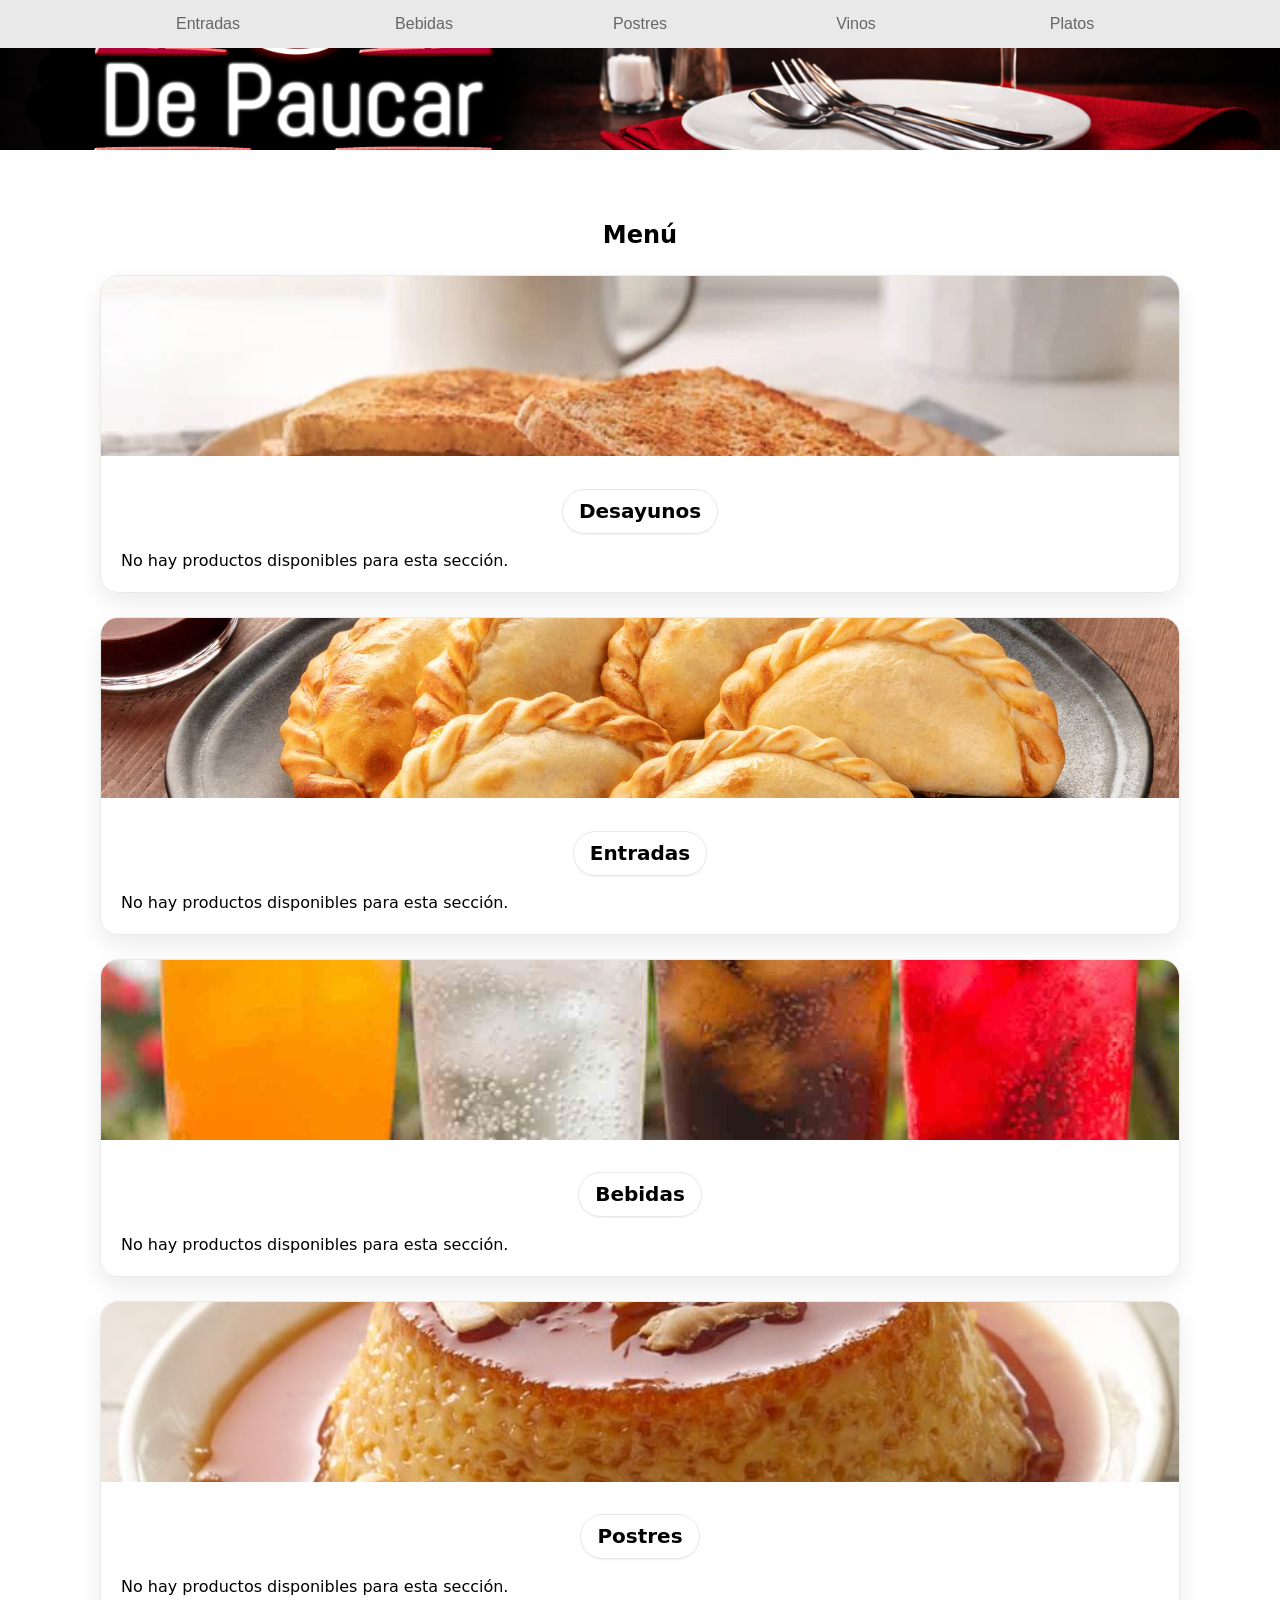
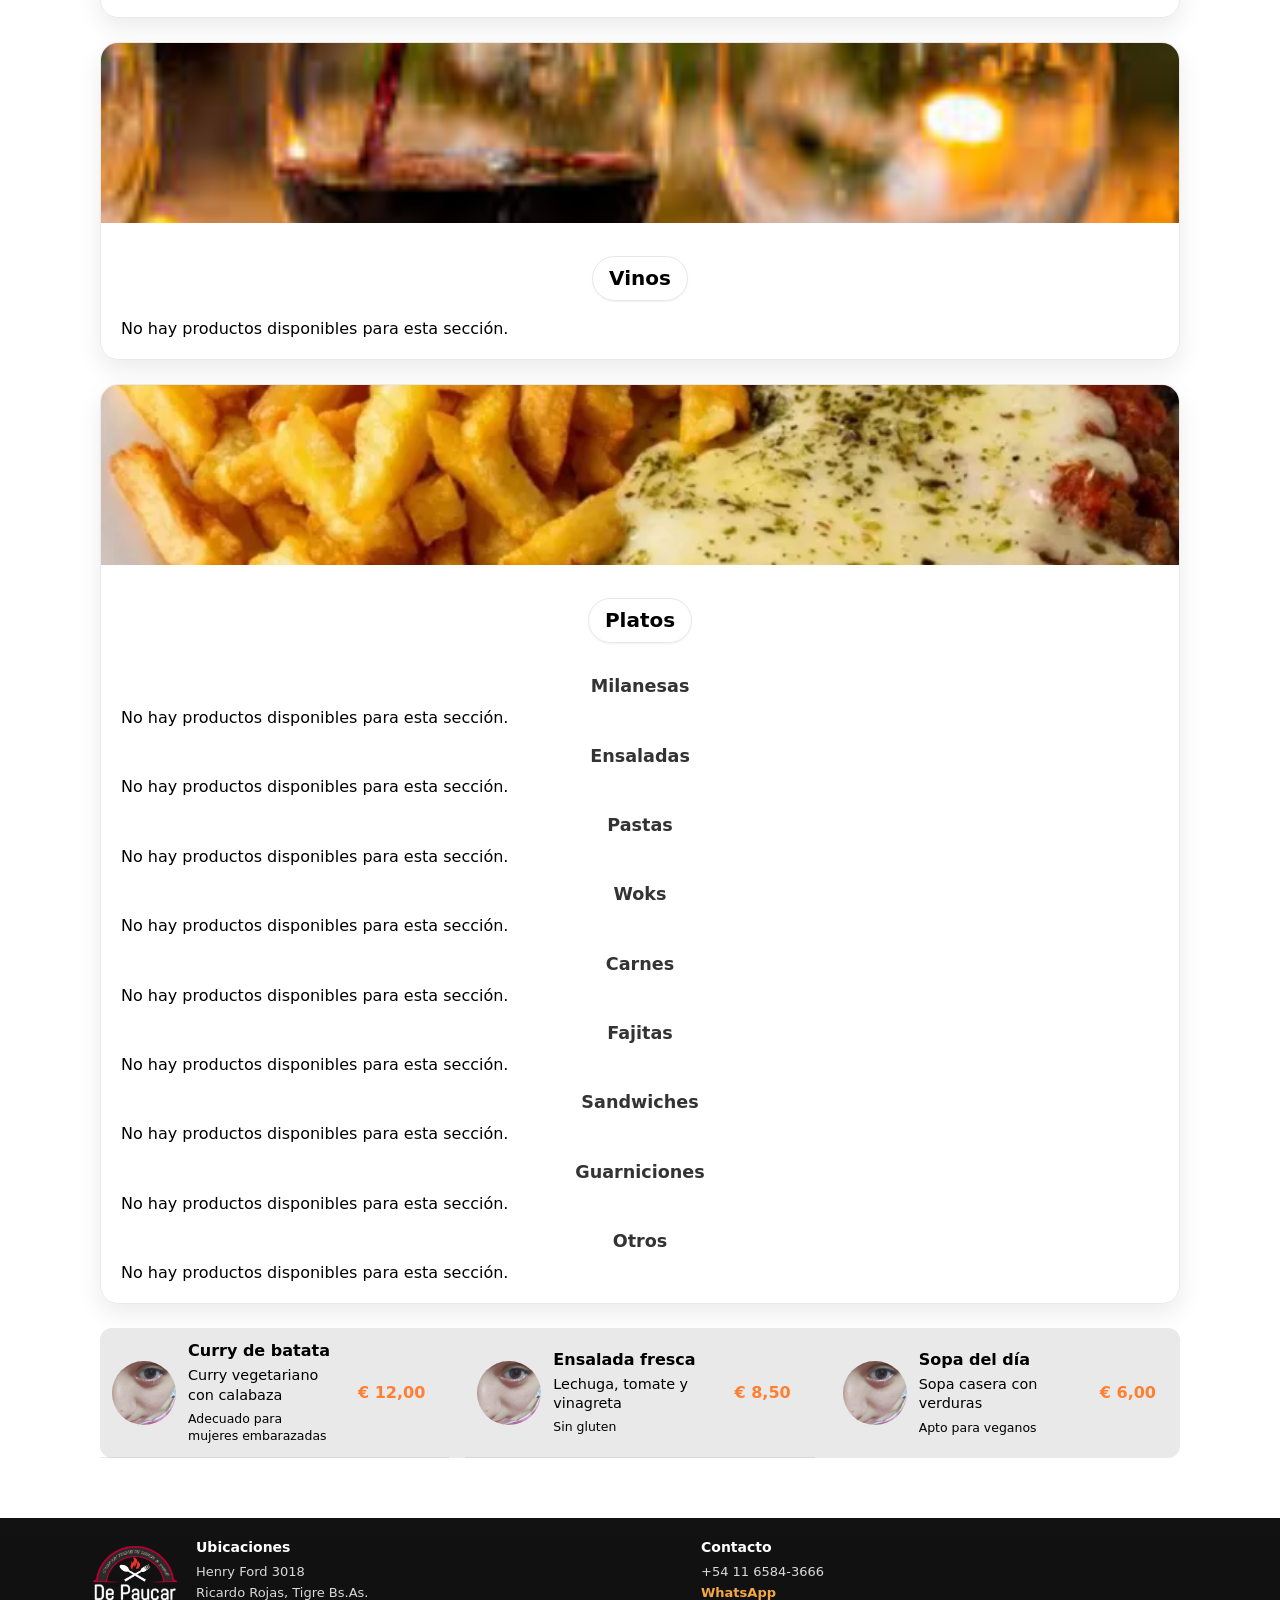
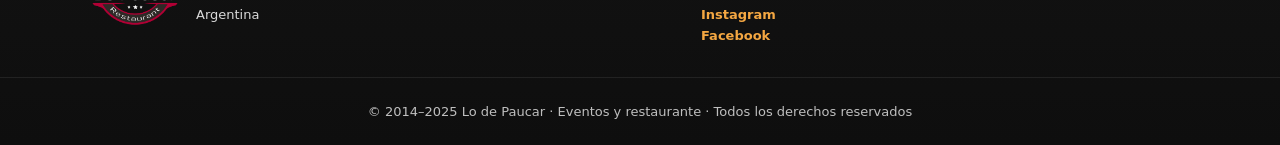
==== index.html @ b9e46b6a "traduccion equisde" ====
<!doctype html><!-- indicador de que se trata de un archivo HTML5-->
<html lang="es"><!--Define el idioma osea español-->
<head><!---->
    <meta charset="UTF-8"><!--codificación de caracteres en UTF-8, para poner acentos y caracteres especiales-->
    <meta name="viewport" content="width=device-width,initial-scale=1"><!--Hace que la página sea responsive, pa adaptarse a pantalla de celus y tablets-->
    <title>Menú</title><!--Título de la pestaña del navegador-->
    <link rel="stylesheet" href="css/styles.css"><!--Enlaza hojas de estilo CSS externas para dar diseño a la página-->
    <link rel="stylesheet" href="Componentes/productGrid.css">
    <link rel="stylesheet" href="Componentes/productCard.css">
    <link rel="stylesheet" href="https://cdnjs.cloudflare.com/ajax/libs/font-awesome/6.4.0/css/all.min.css"><!--Importa iconos de Font Awesome, por ejemplo para usar íconos de redes
                                                                                                            sociales o decorativos.-->
</head><!--Cierra la sección de encabezado-->
<body><!--Comienza el contenido visible de la página-->
<!-- HEADER DIRECTO -->
  <header class="site-header">
    <img src="./imagenes/Banner nuevo.png" alt="Lo de Paucar - Banner" class="banner" />
  </header>
  <div class="nav-wrapper">
  <nav class="nav-tabs-container"><!--Contenedor para la barra de navegación-->
        <div class="nav-tabs"><!--Agrupa los botones de navegación-->
            <button class="nav-tab" data-target="entradas-section" data-i18n="tabs.entries">Entradas</button><!--Botón para la categoría "Entradas" activo-->
            <button class="nav-tab" data-target="bebidas-section"  data-i18n="tabs.drinks">Bebidas</button>
            <button class="nav-tab" data-target="postres-section"  data-i18n="tabs.desserts">Postres</button>
            <button class="nav-tab" data-target="vinos-section"    data-i18n="tabs.wines">Vinos</button>
            <button class="nav-tab" data-target="platos-section"   data-i18n="tabs.dishes">Platos</button>
        </div><!--Cierra el contenedor de los botones-->
  </nav>
 </div>
  </div>
    <div class="container"><!--Contenedor principal del contenido-->
    <div header><!--Encabezado de la página-->
      <h2 class="menu-title" data-i18n="menu.title">Menú</h2>
        <!-- Botones de categorías -->
    </header><!--Cierra el encabezado-->
      </div>
      <main><!--Comienza el contenido principal-->
        <!-- DESAYUNO -->
<section class="category-section card-section" id="desayunos-section">
  <!-- Tarjeta de categoría -->
  <article class="category-card">
    <!-- Imagen superior -->
    <figure class="card-media">
      <img src="imagenes/desayunos.png" alt="Desayunos - imagen representativa" class="card-img">
    </figure>

    <!-- Cuerpo de la tarjeta -->
    <div class="card-body">
      <!-- Separador con título y flourishes -->
      <div class="section-separator separator--flourish">
        <h2 class="separator-title" data-i18n="sections.breakfast">Desayunos</h2>
      </div>
  <!-- Slot de productos debajo de la tarjeta -->
  <section id="desayunos-slot" data-products="data/desayunos.json"></section>
</section>

<!-- ENTRADAS -->
<section class="category-section card-section" id="entradas-section">
  <!-- Tarjeta de categoría -->
  <article class="category-card">
    <!-- Imagen superior -->
    <figure class="card-media">
      <img src="imagenes/entradas.png" alt="Entradas - imagen representativa" class="card-img">
    </figure>

    <!-- Cuerpo de la tarjeta -->
    <div class="card-body">
      <!-- Separador con título y flourishes -->
      <div class="section-separator separator--flourish">
        <h2 class="separator-title" data-i18n="sections.entries">Entradas</h2>
      </div>
  <!-- Slot de productos debajo de la tarjeta -->
  <section id="entradas-slot" data-products="data/entradas.json"></section>
</section>

<!-- BEBIDAS -->
<section class="category-section card-section" id="bebidas-section">
  <!-- Tarjeta de categoría -->
  <article class="category-card">
    <!-- Imagen superior -->
    <figure class="card-media">
      <img src="imagenes/bebidas.png" alt="Bebidas - imagen representativa" class="card-img">
    </figure>

    <!-- Cuerpo de la tarjeta -->
    <div class="card-body">
      <!-- Separador con título y flourishes -->
      <div class="section-separator separator--flourish">
        <h2 class="separator-title" data-i18n="sections.drinks">Bebidas</h2>
      </div>

  <!-- Slot de productos debajo de la tarjeta -->
  <section id="bebidas-slot" data-products="data/bebidas.json"></section>
</section>

<!-- POSTRES -->
<section class="category-section card-section" id="postres-section">
  <article class="category-card">
    <figure class="card-media">
      <img src="imagenes/postres.png" alt="Postres - imagen representativa" class="card-img">
    </figure>
    <div class="card-body">
      <div class="section-separator separator--flourish">
        <h2 class="separator-title" data-i18n="sections.desserts">Postres</h2>
      </div>
  <section id="postres-slot" data-products="data/postres.json"></section>
</section>

<!-- VINOS -->
<section class="category-section card-section" id="vinos-section">
  <article class="category-card">
    <figure class="card-media">
      <img src="imagenes/vinos.png" alt="Vinos - imagen representativa" class="card-img">
    </figure>
    <div class="card-body">
      <div class="section-separator separator--flourish">
        <h2 class="separator-title" data-i18n="sections.wines">Vinos</h2>
      </div>
  <section id="vinos-slot" data-products="data/vinos.json"></section>
</section>


<!-- PLATOS -->
<section class="category-section card-section" id="platos-section">
  <article class="category-card">
    <figure class="card-media">
      <img src="imagenes/platos.png" alt="Platos - imagen representativa" class="card-img">
    </figure>

    <div class="card-body">
      <!-- Separador principal (solo este lleva pill + alas) -->
      <div class="section-separator separator--flourish">
        <h2 class="separator-title" data-i18n="sections.dishes">Platos</h2>
      </div>

      <!-- Placeholders: cada JSON con SU clase propia -->
      <section id="platos-slot">
        <section class="subcat subcat--milanesas"
                 data-products="data/milanesas.json"
                 data-title="Milanesas"></section>

        <section class="subcat subcat--ensaladas"
                 data-products="data/ensaladas.json"
                 data-title="Ensaladas"></section>

        <section class="subcat subcat--pastas"
                 data-products="data/pastas.json"
                 data-title="Pastas"></section>

        <section class="subcat subcat--wok"
                 data-products="data/wok.json"
                 data-title="Woks"></section>

        <section class="subcat subcat--carnes"
                 data-products="data/carnes.json"
                 data-title="Carnes"></section>

        <section class="subcat subcat--fajitas"
                 data-products="data/fajitas.json"
                 data-title="Fajitas"></section>
                
        <section class="subcat subcat--sandwiches"
                 data-products="data/sandwiches.json"
                 data-title="Sandwiches"></section>

        <section class="subcat subcat--guarnicion"
                 data-products="data/guarnicion.json"
                 data-title="Guarniciones"></section>

        <section class="subcat subcat--otros"
                 data-products="data/otros.json"
                 data-title="Otros"></section>
        <!-- Agregá todas las subcategorías que necesites -->
      </section>
    </div>
  </article>
</section>
      </main><!---->
    <script type="module" src="js/main.js"></script><!---->
  </div><!---->
<footer class="site-footer">
  <div class="footer-inner">
    <!-- COLUMNA IZQUIERDA: LOGO (sin título) -->
    <div class="footer-logo">
      <a href="./" aria-label="Inicio">
        <img src="imagenes/logo.png" alt="Lo de Paucar" loading="lazy">
      </a>
    </div>
    <!-- UBICACIONES (si preferís, podés poner “Sucursales” o “Dirección”) -->
    <div class="footer-col">
      <h4 data-i18n="footer.locations">Ubicaciones</h4>
      <ul>
        <li>Henry Ford 3018</li>
        <li>Ricardo Rojas, Tigre Bs.As.</li>
        <li>Argentina</li>
      </ul>
    </div>

    <!-- CONTACTO -->
    <div class="footer-col">
      <h4 data-i18n="footer.contact">Contacto</h4>
      <ul>
        <li><span class="icon phone"></span> +54 11 6584-3666</li>
        <li><a href="https://wa.me/c/5491165843666" target="_blank" rel="noopener">WhatsApp</a></li>
        <li><a href="https://www.instagram.com/paucar_resto_bar/" target="_blank" rel="noopener">Instagram</a></li>
        <li><a href="https://www.facebook.com/p/Resto-Bar-Lo-De-Paucar-100066347297692/" target="_blank" rel="noopener">Facebook</a></li>
      </ul>
    </div>
  </div>


  <div class="footer-bottom">
    <p data-i18n="footer.copy">© 2014–2025 Lo de Paucar · Eventos y restaurante · Todos los derechos reservados</p>
  </div>
</footer>
</body><!---->
</html><!---->
---- css/styles.css ----
/* styles.css: Estilos globales aclaro por si acaso */
body{
  font-family:system-ui,-apple-system,Segoe UI,Roboto,Helvetica,Arial;
  line-height:1.35;
  margin:0;
  background:var(--bg);
}

/* Small utility se queda */
.container{
  max-width:1080px;
  margin:0 auto;
  padding:0 16px
  
}

/* Fondo gris: nav tabs; solo texto rojo al tocar (sin cambiar fondo) */
.nav-tabs-container {
    width: 100%;
    background: #e9e9ea;
    border-bottom: 1px solid #eee;
    position: sticky;
    top: 0;          
    z-index: 1000;  
}


.nav-tab {
    border: none;
    background: transparent;
    color: #666;
}

/* Solo texto rojo salmon al interactuar (hover, active, focus); el fondo permanece transparente */
.nav-tab:hover,
.nav-tab:active,
.nav-tab:focus,
.nav-tab:focus-visible,
.nav-tab.active {
    color: var(--accent); /* Rojo */
    font-weight: 600;/*este hace la letra mas gruesita cuando pones el cursor encima*/
}

/* --- Banner de pc responsive con recorte tipo “cover” --- */
.site-header {
  height: 150px;           
}
.site-header .banner {
  width: 100%;
  height: 100%;
  object-fit:cover;        
}

/* ======== Separador con flourishes ======== */
/* Reutiliza .section-separator y .separator-title ya existentes como base */
.section-separator.separator--flourish {
  display: grid;
  grid-template-columns: 1fr auto 1fr;
}

/* Título con tipografía elegante y pill blanco*/

.separator-title {
  padding: 8px 16px;
  border-radius: 999px;
  font-weight: 600;
  border: 1px solid #e7e7e7;
  box-shadow: 0 1px 2px rgba(0,0,0,.06);
  font-size: 1.25rem;               
}

/* ======== Tarjeta de categoría (layout y estética) ======== */
.card-section {
  margin: 24px 0;
}
.category-card {
  border-radius: 18px;
  overflow: hidden;                    /* recorta esquinas redondeadas */
  box-shadow: 0 10px 24px rgba(0,0,0,.08);
  border: 1px solid #e9e9ea;
}

/* Imagen superior con esquinas redondeadas */
.card-media {
  margin: 0;
}

.card-img {
  width: 100%;
  height: 180px;                       
  object-fit: cover;               
}

/* Cuerpo (zona blanca) */
.card-body {
  padding: 16px 20px 20px;
}

/* “Alas” decorativas con ::before y ::after */
.section-separator.separator--flourish::before,
.section-separator.separator--flourish::after {
  content: "";
  opacity: .55;
}

/* 1) Hacer TODAS las imágenes fluidas */
img, video {
  max-width: 100%;
  height: auto;
  display: block;
}

/* 2) Evitar scroll horizontal accidental en todo el documento */
html, body {
  width: 100%;
  overflow-x: hidden;
}

/* Nav en UNA sola fila, sin wrap */
.nav-tabs {
  display: flex;
  /*flex-wrap: nowrap;*/         
  /*justify-content: space-between;*/
  /*align-items: center;*/
  /*width: 100%;*/
  max-width: 1080px;
  margin: 0 auto;
  padding: 6px 8px;            /* menos padding para que entren */
  /*top: 0;*/
  /*background: #e9e9ea;*/
}

.nav-tab {
  flex: 1 1 0;                 /* se comprimen para entrar todos */
  /*min-width: 0; */               /* permite la compresión real */
  white-space: nowrap;       /* no se corta el texto */
  padding: 8px 4px;
  font-size: 1.0rem;
  line-height: 1.2;
}

/* ===== Footer base ===== */
:root {
  --bg-dark-1: #0f0f0f;
  --bg-dark-2: #1a1a1a;
  --text-main: #ddd;
  --text-dim: #bbb;
  --text-muted: #aaa;
  --border: #2a2a2a;
  --accent: #ff7f32; /* naranja suave como el ejemplo */
  --link: #ffd166;   /* dorado */
  --logo-width: 120px; /* ajustá el tamaño del logo */
}


/* --- Footer base --- */
.site-footer {
  margin-top: 60px;
  background: linear-gradient(180deg, #121212 0%, #0e0e0e 100%);
  color: #d9d9d9;
  width: 100%;
}

/* Contenedor de las 3 columnas: logo + ubicaciones + contacto */
.site-footer .footer-inner {
  max-width: 1100px;
  margin: 0 auto;
  padding: 20px 12px 28px;
  display: flex;                /* fila horizontal */
  align-items: flex-start;
  justify-content: space-between;
  gap: 16px;                    /* separaciones entre columnas */
  flex-wrap: nowrap;            /* no permitir que bajen de línea en mobile */
}

/* Columna del logo: fijamos un ancho pequeño en mobile para que entren las 3 */
.footer-logo {
  flex: 0 0 auto;
}
.footer-logo img {
  display: block;
  width: 90px;                  /* reducimos para celular */
  height: auto;
}

/* Columnas de texto (Ubicaciones y Contacto) */
.site-footer .footer-col {
  flex: 1 1 0;                  /* que usen el espacio disponible */
  min-width: 0;                 /* permite que el contenido se comprima sin romper el layout */
}

.site-footer .footer-col h4 {
  color: #ffffff;
  font-weight: 700;
  margin: 0 0 6px;
  font-size: 14px;              /* más compacto en mobile */
}

.site-footer .footer-col ul {
  list-style: none;
  padding: 0;
  margin: 0;
}
.site-footer .footer-col ul li {
  margin: 4px 0;
  font-size: 13px;
}

/* Enlaces de redes */
.site-footer .footer-col a {
  color: #f4a742;
  text-decoration: none;
  font-weight: 600;
}
.site-footer .footer-col a:hover {
  color: #ffffff;
}

/* Franja inferior: derechos reservados (queda siempre abajo, full width) */
.site-footer .footer-bottom {
  border-top: 1px solid rgba(255,255,255,0.08);
  text-align: center;
  color: #bfbfbf;
  font-size: 13px;
  padding: 12px 16px;
}

/* Fallback: fixed cuando pasás el umbral (detectado por sentinel + IO) */
.nav-tabs-container.fixed {
  position: fixed;
  top: 0; left: 0; right: 0;
  width: 100%;
}

.menu-title {
  text-align: center;
}

/* 1) Por defecto, los separadores de subcategoría se ven simples (sin pill) */
.subcat > .section-separator .separator-title {
  background: transparent;
  border: 0;
  box-shadow: none;
  border-radius: 0;
  display: block;
  text-align: left;
  padding: 0;
  margin: 16px 0 8px;
  font-weight: 600;
  font-size: 1.1rem;
  color: #333;
  text-align: center;
}

/* Quitar “alas” en los separadores de subcategorías */
.subcat > .section-separator::before,
.subcat > .section-separator::after {
  content: none;
}
---- Componentes/productGrid.css ----
/* Componentes/productGrid.css */
.product-grid{
  background: #e9e9ea; /* gris tenue */
  padding: 0; /* Eliminado para aumentar área útil dentro del grid */
  gap: 16px;
  border-radius: 12px;
  display:grid;
  grid-template-columns:1fr;
}
@media(min-width:600px){.product-grid{grid-template-columns:repeat(2,1fr)}}
@media(min-width:900px){.product-grid{grid-template-columns:repeat(3,1fr)}}
---- Componentes/productCard.css ----
/* Componentes/productCard.css */
.product-card{
  /* Sin fondo: se mostrará el fondo del contenedor (product-grid) */
  background: transparent;
  box-shadow: none;
  padding: 12px;
  border-radius: 0; /* Sin bordes redondeados para que la línea quede recta */
  display: grid;
  grid-template-columns: 64px 1fr 90px;
  gap: 12px;
  align-items: center; /* centrar la imagen y la info verticalmente */
  border-bottom: 1px solid rgba(0, 0, 0, 0.08);

}
.product-img{width:64px;height:64px;border-radius:50%;object-fit:cover;align-self:center}
.product-info{min-width:0;display:flex;flex-direction:column;justify-content:center}
.product-title{margin:0;font-size:1rem;font-weight:600}
.product-desc{margin:4px 0 0;color:var(--muted);font-size:0.9rem}
.product-note{display:block;margin-top:6px;font-size:0.78rem;color:var(--muted)}
.product-price{color:var(--accent);font-weight:700;text-align:right;width:90px;align-self:center;white-space:nowrap;padding-right:12px;box-sizing:border-box}
/* Eliminar el último borde inferior para el último producto */
.product-card:last-child{
  border-bottom: none;
}
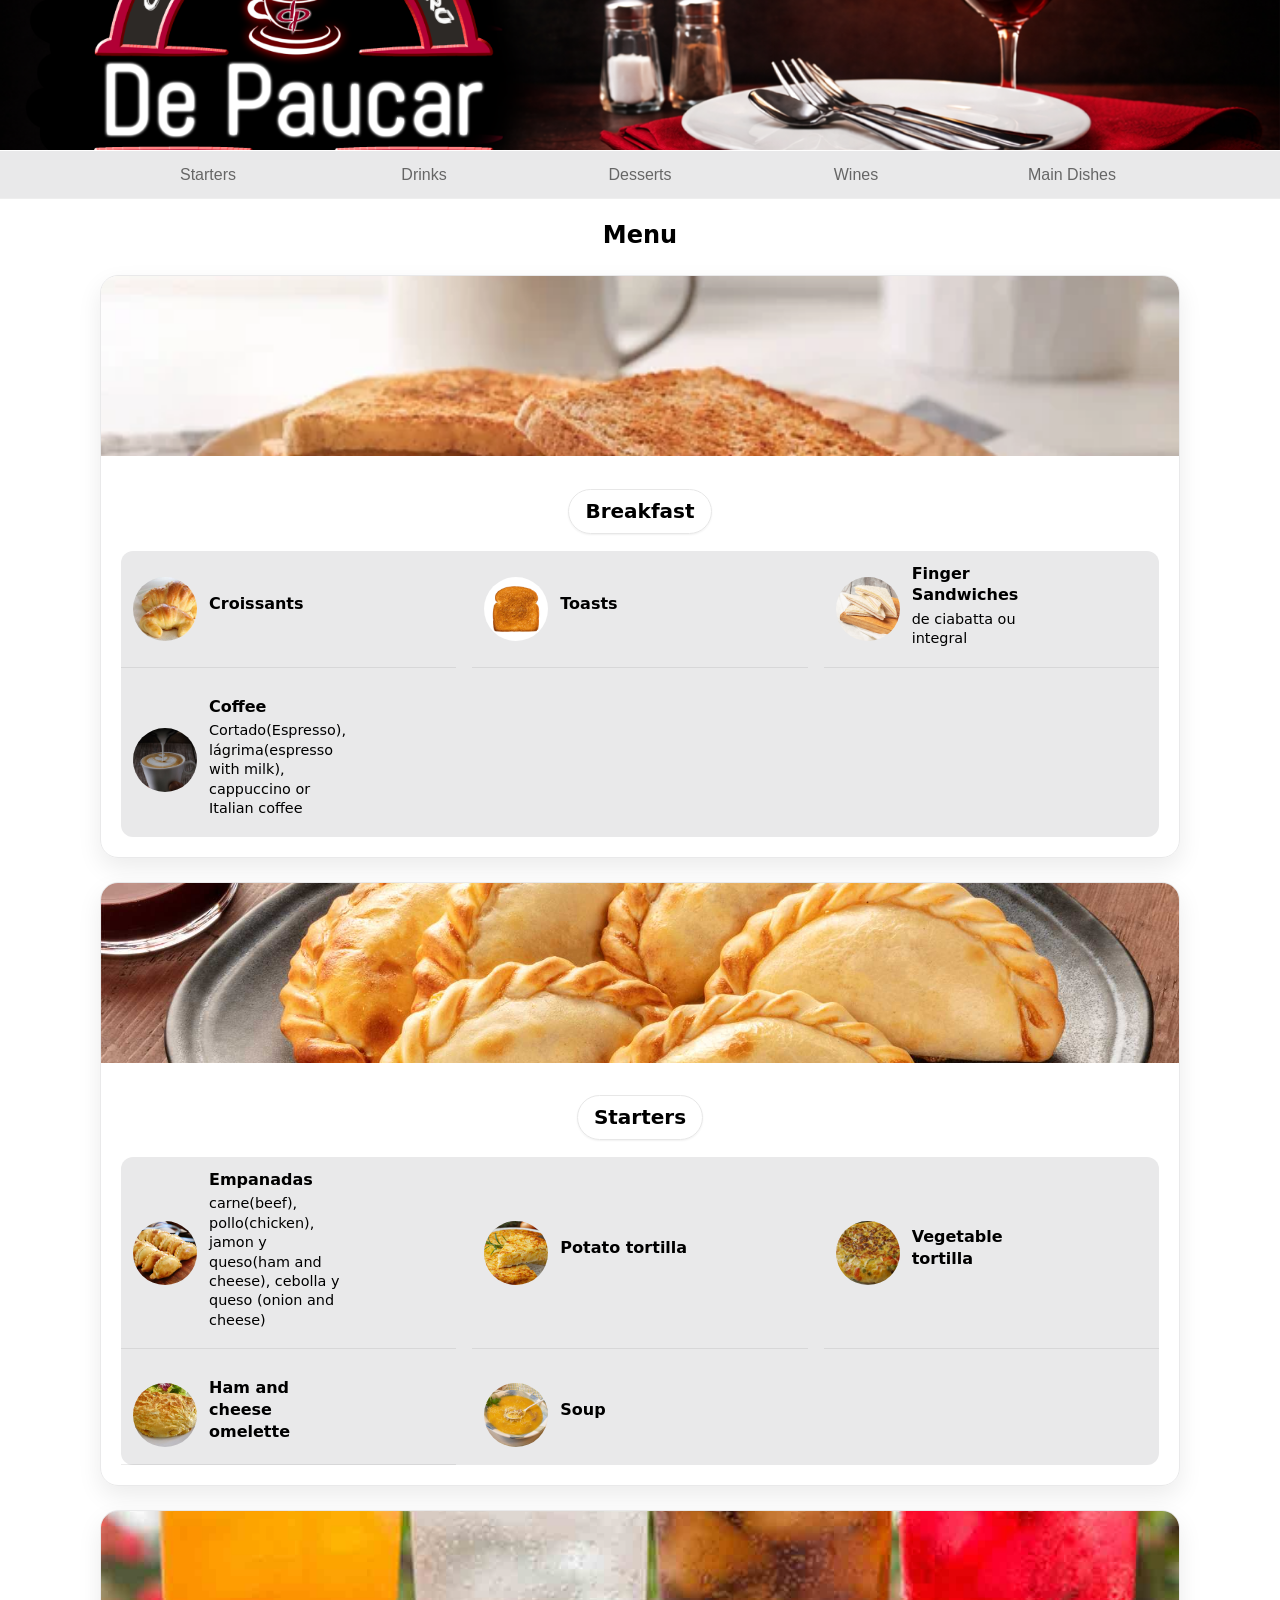
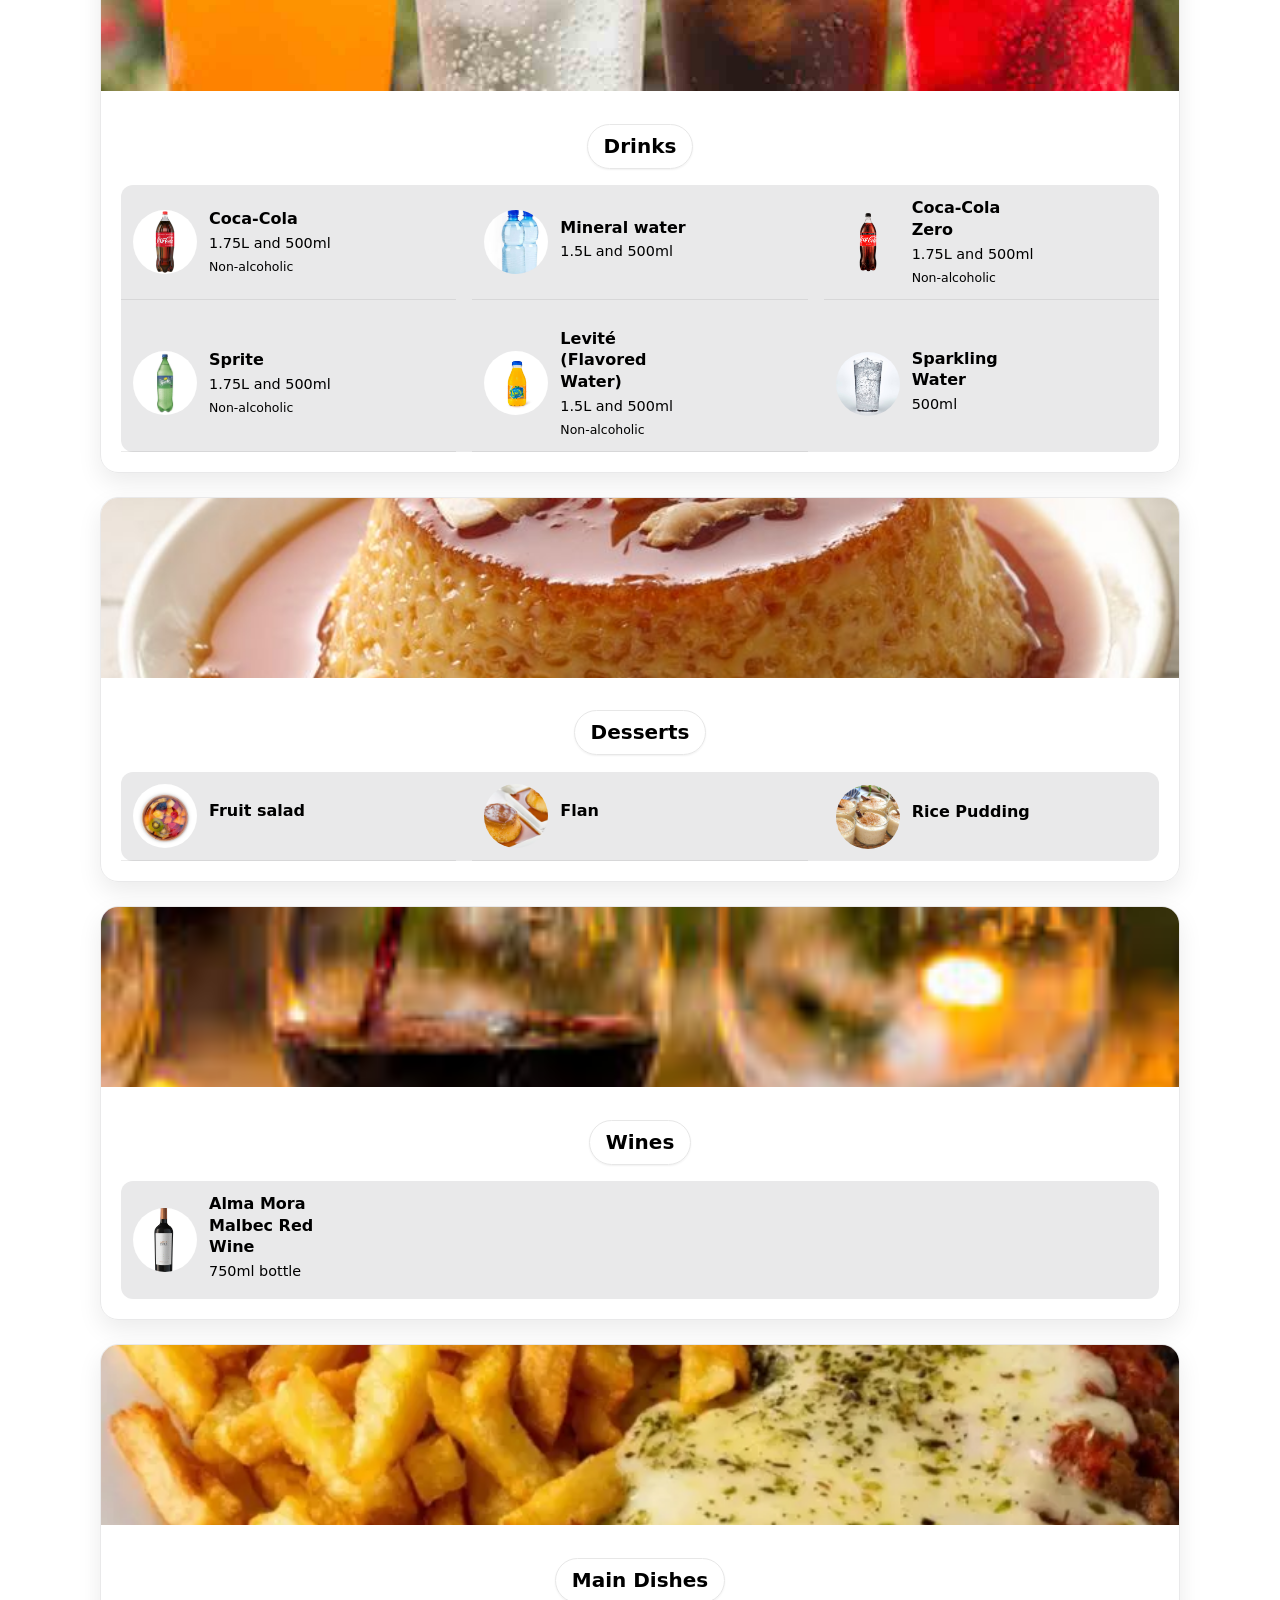
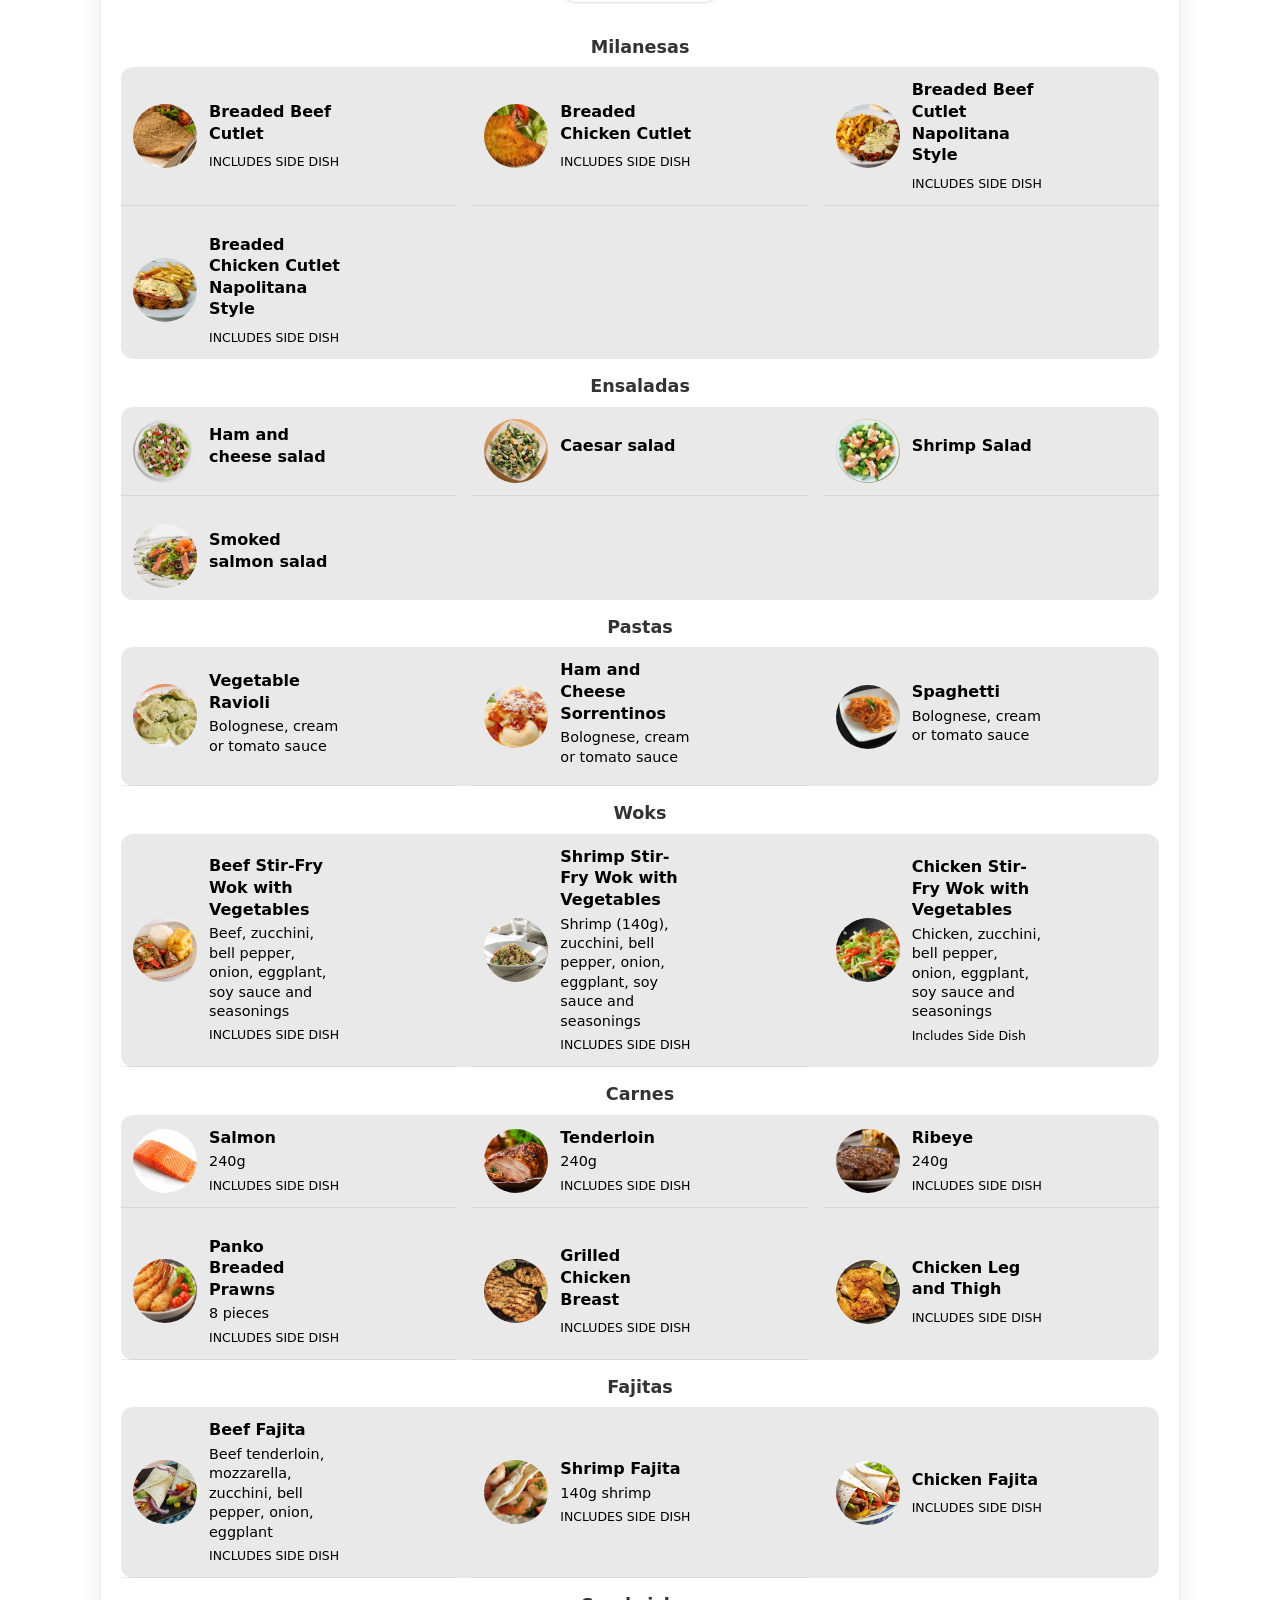
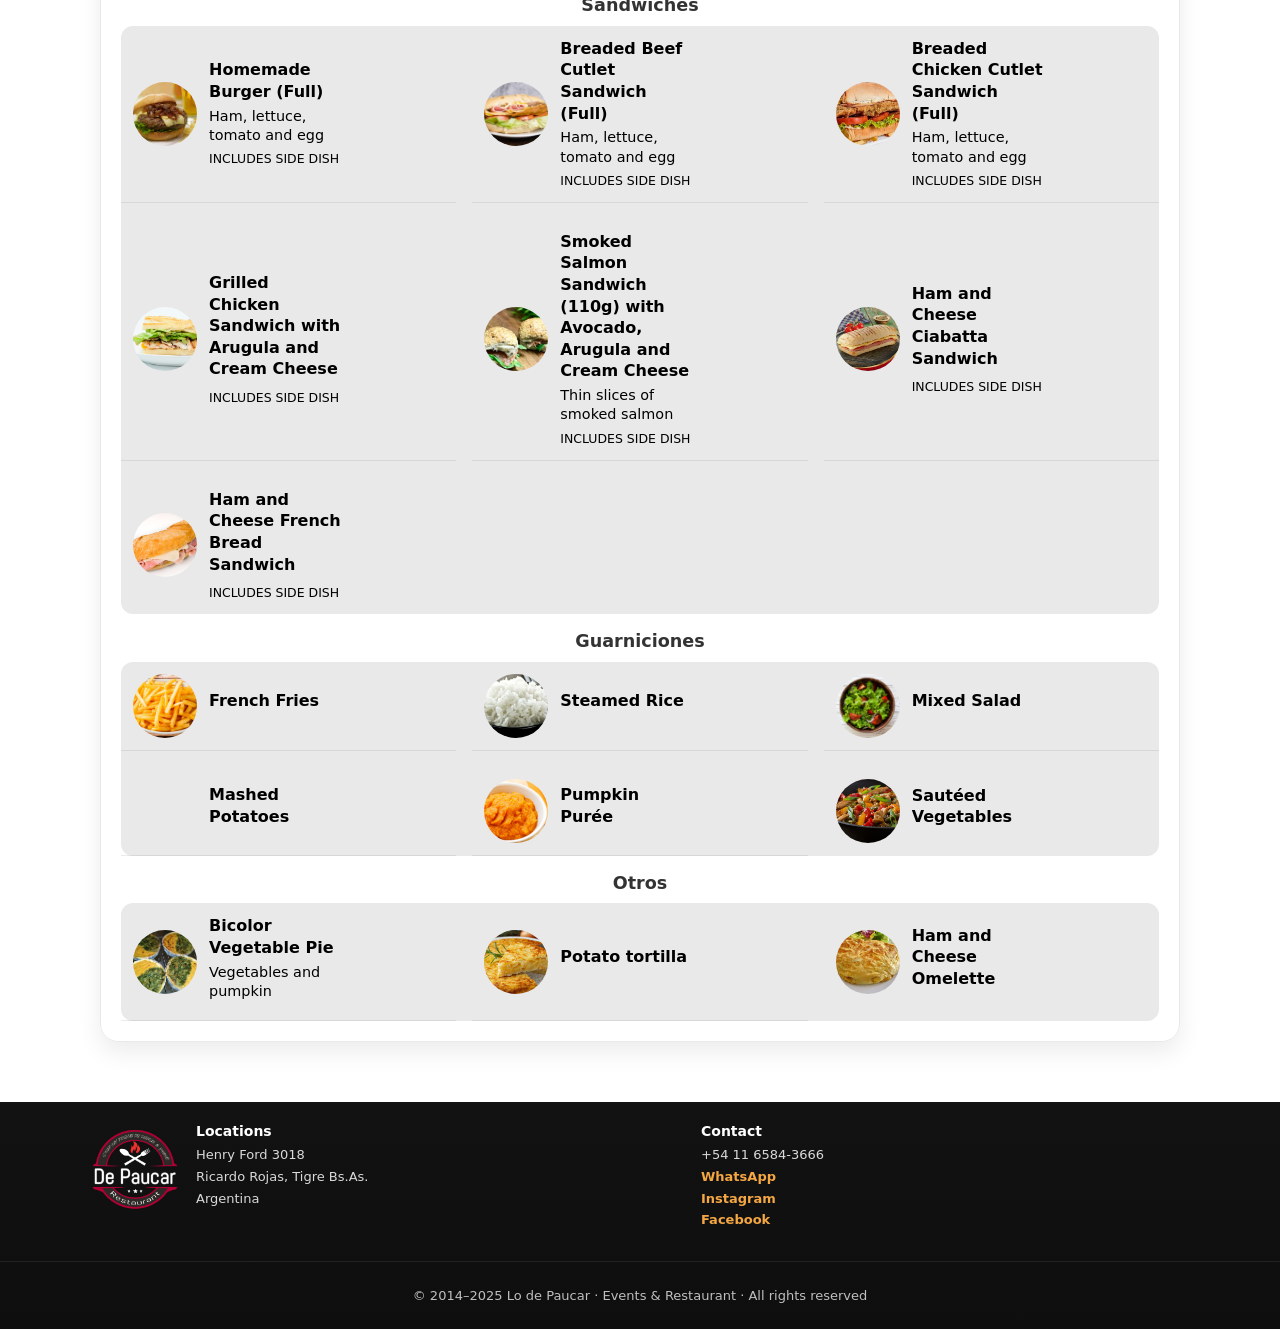
==== commit f0ab21a9: "prueba" ====
--- a/index.html
+++ b/index.html
@@ -1,8 +1,9 @@
-<!doctype html><!-- indicador de que se trata de un archivo HTML5-->
+   <!doctype html><!-- indicador de que se trata de un archivo HTML5-->
 <html lang="es"><!--Define el idioma osea español-->
 <head><!---->
     <meta charset="UTF-8"><!--codificación de caracteres en UTF-8, para poner acentos y caracteres especiales-->
     <meta name="viewport" content="width=device-width,initial-scale=1"><!--Hace que la página sea responsive, pa adaptarse a pantalla de celus y tablets-->
+    <meta name="theme-color" content="#e91e63"><!-- Define el color del tema para navegadores compatibles -->
     <title>Menú</title><!--Título de la pestaña del navegador-->
     <link rel="stylesheet" href="css/styles.css"><!--Enlaza hojas de estilo CSS externas para dar diseño a la página-->
     <link rel="stylesheet" href="Componentes/productGrid.css">
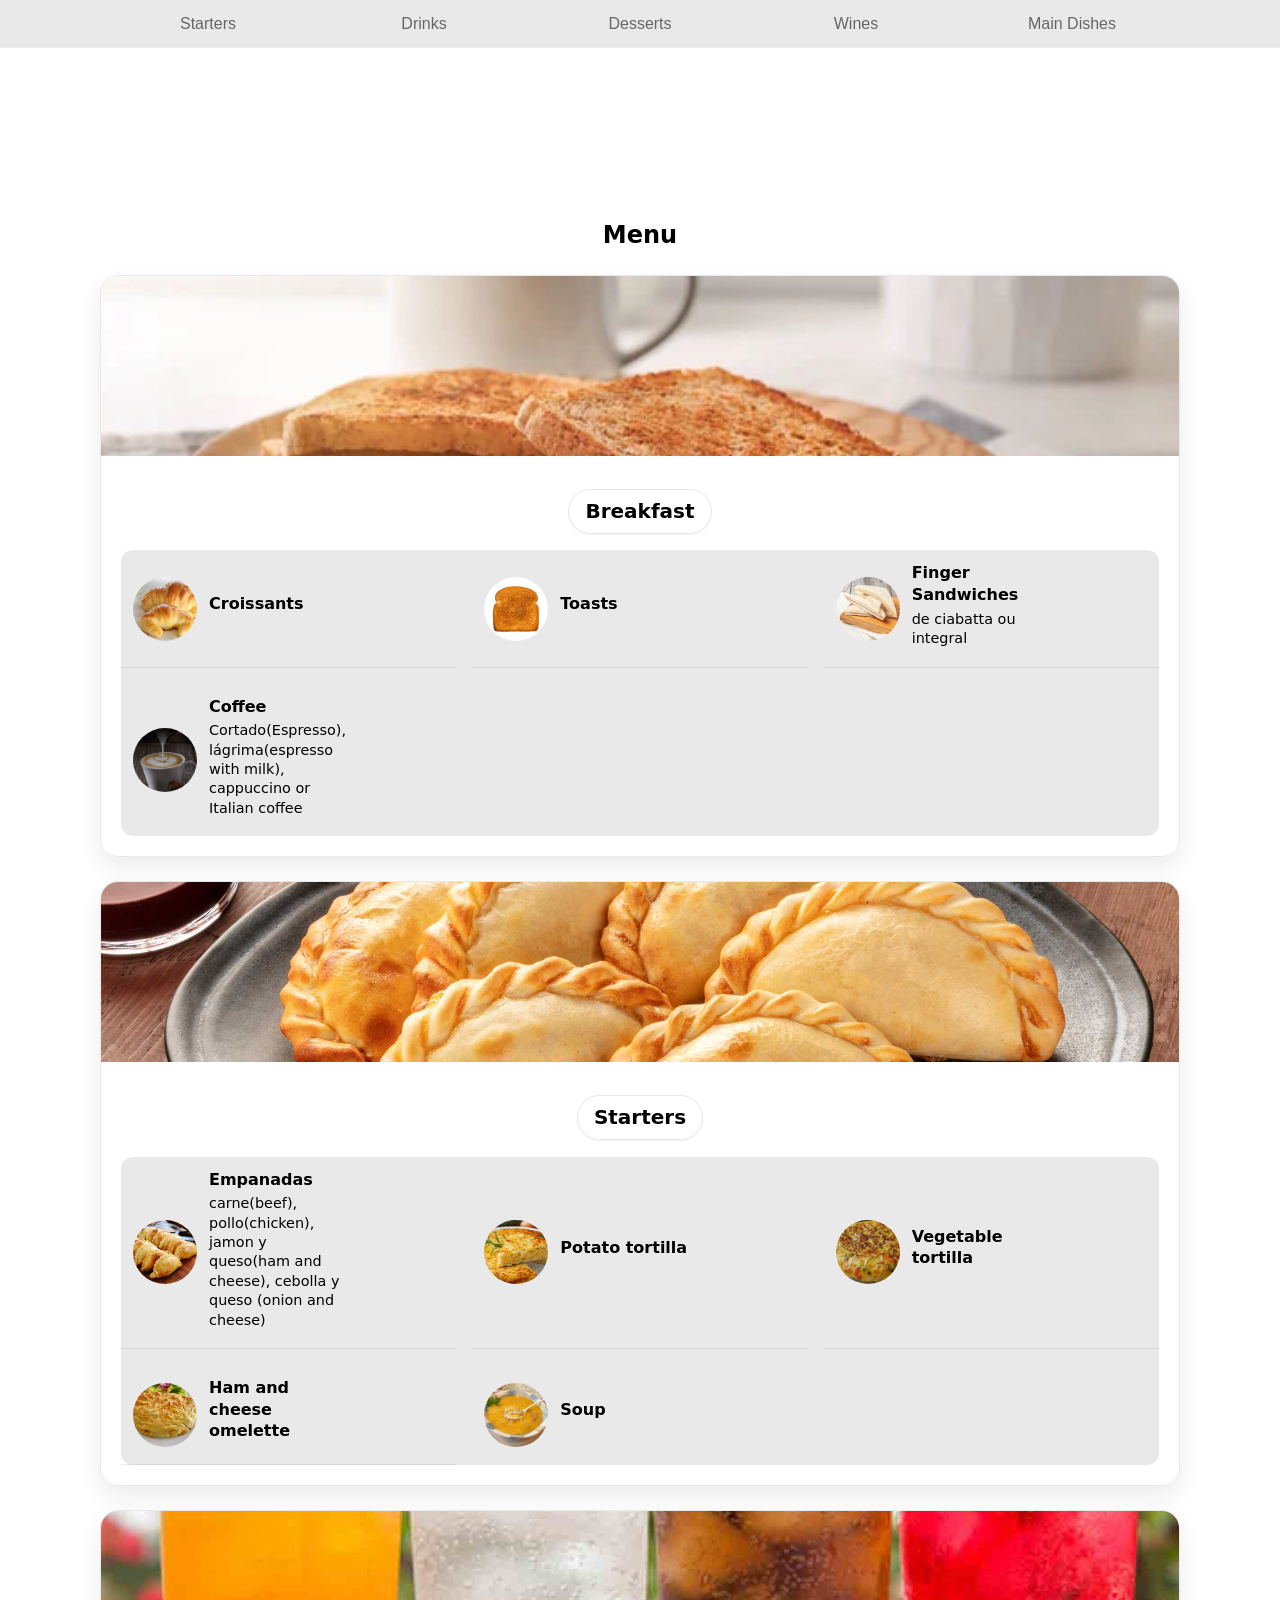
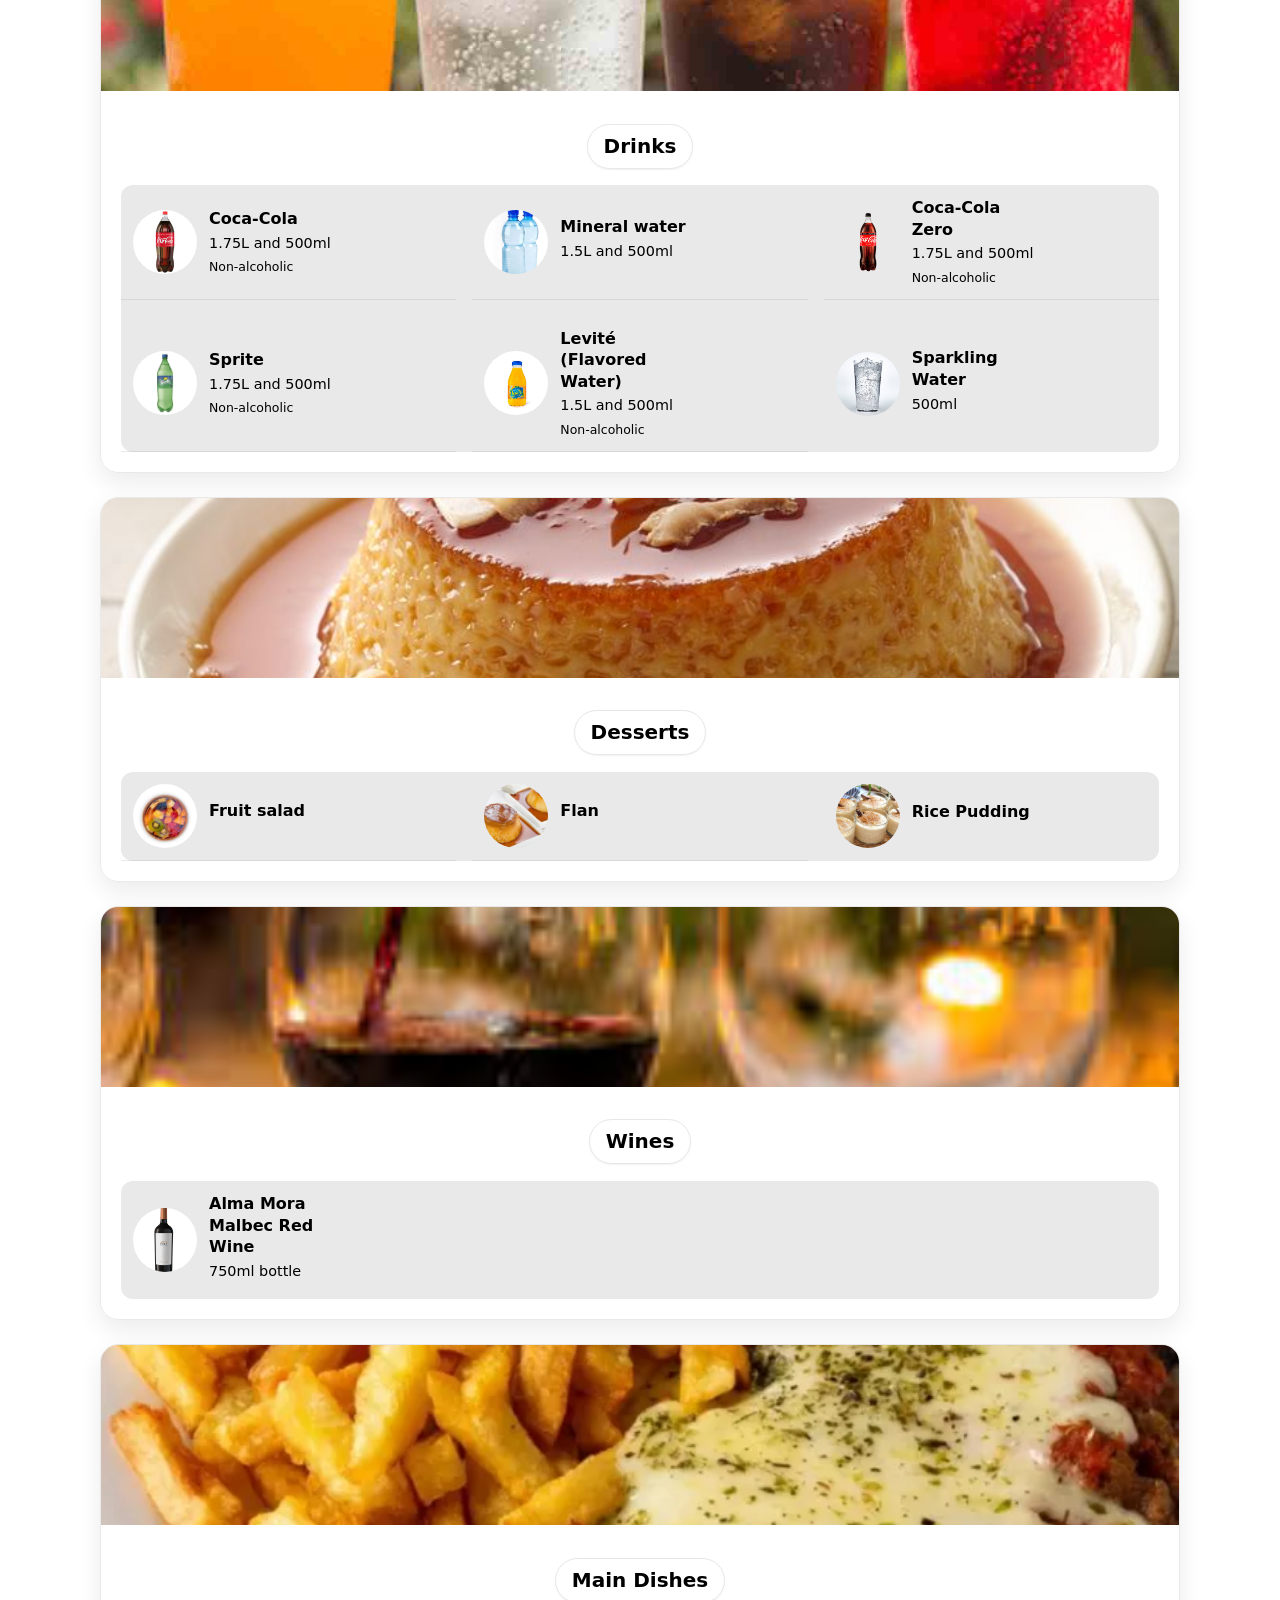
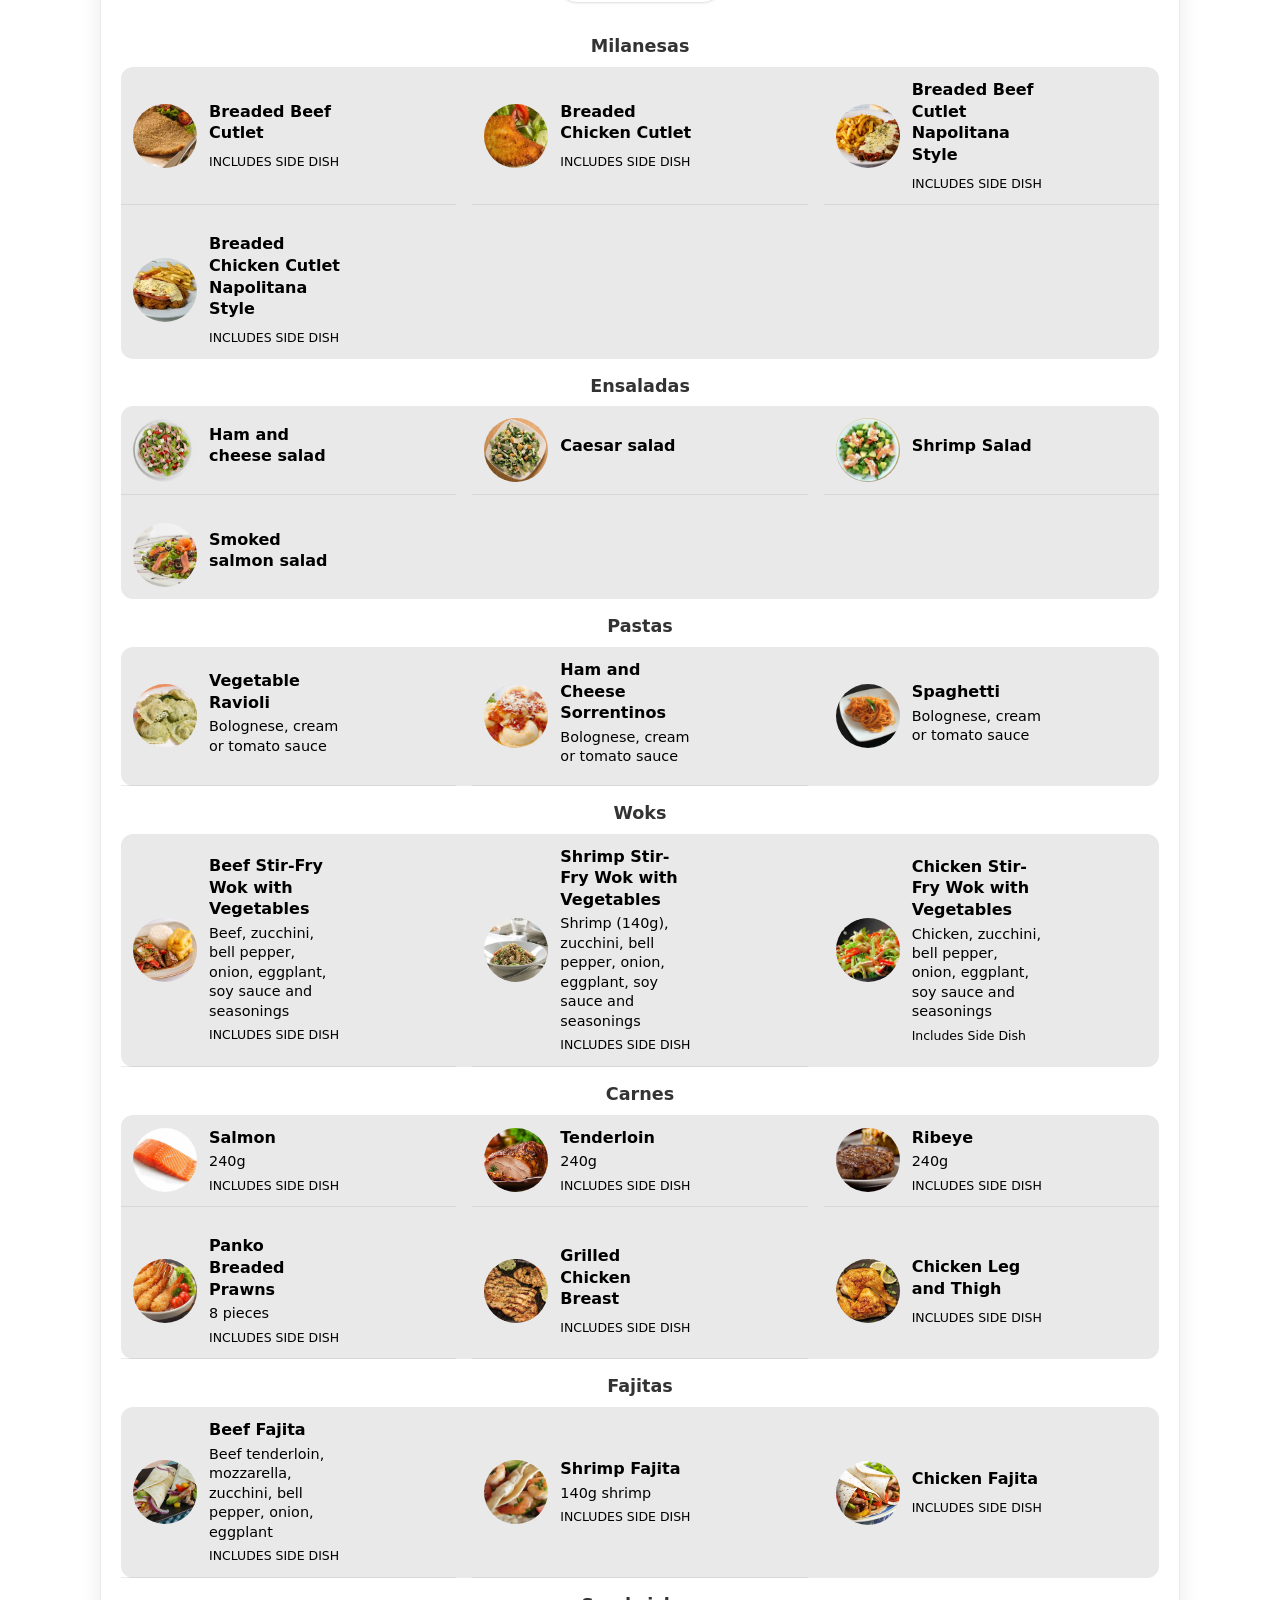
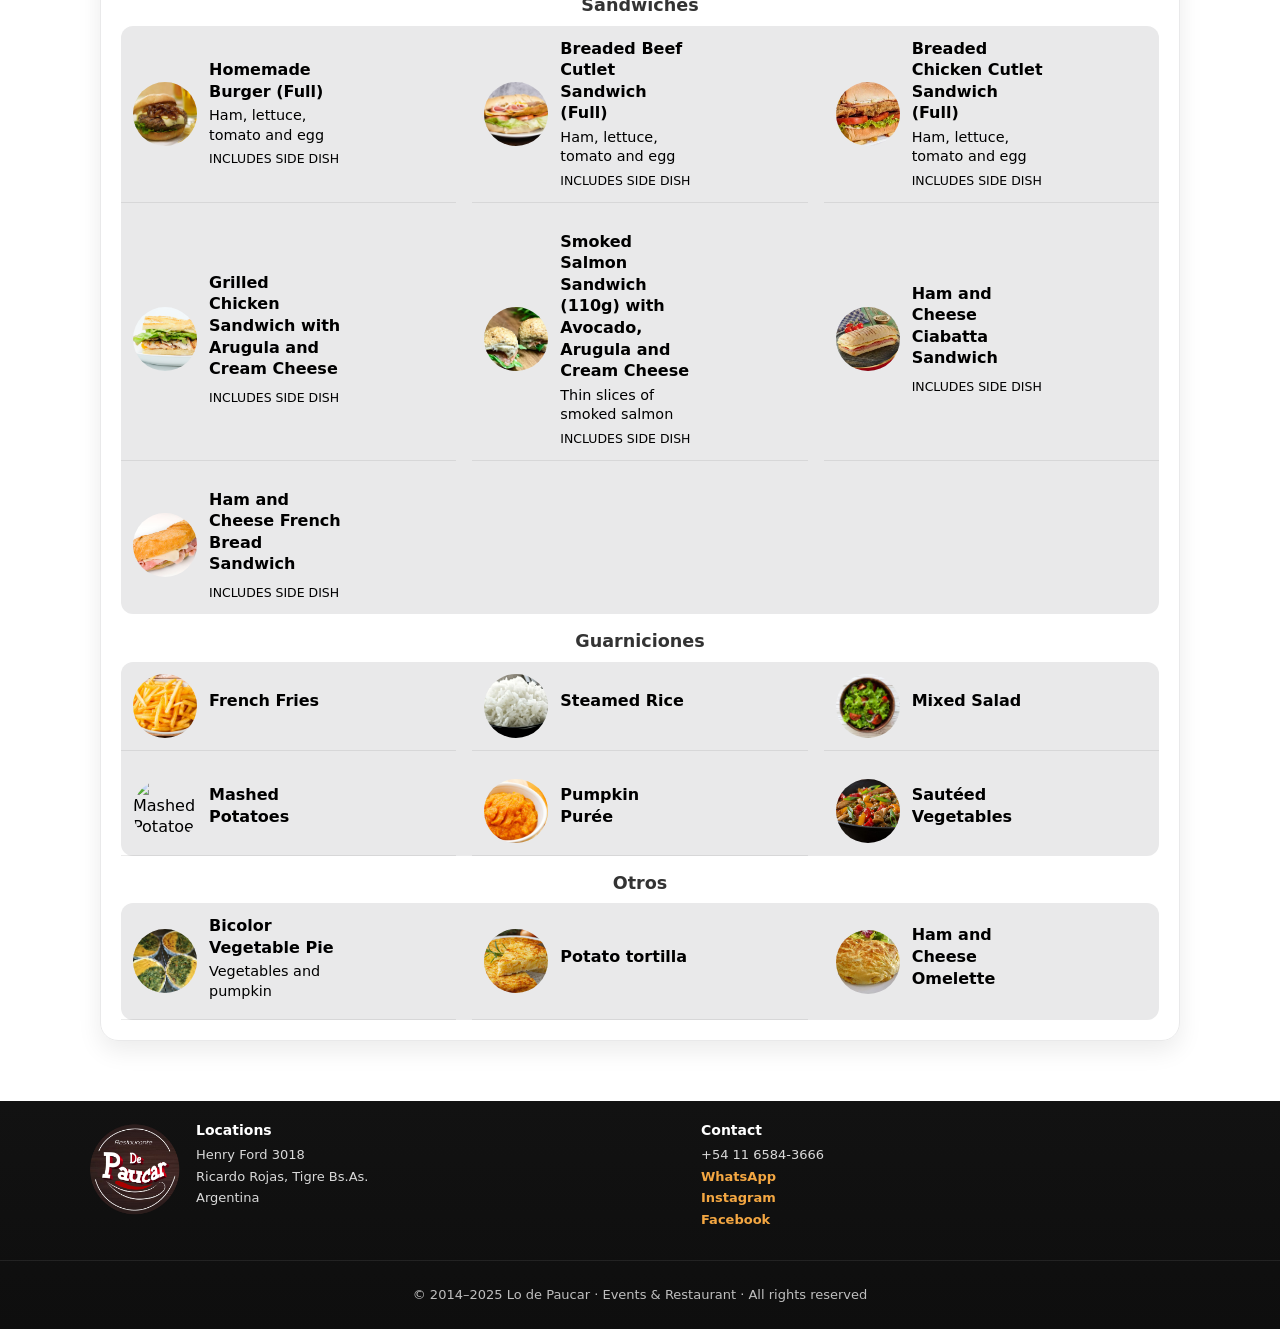
==== commit 0d59f302: "logo nuevo incluido banner nuevo incluido" ====
--- a/index.html
+++ b/index.html
@@ -3,7 +3,6 @@
 <head><!---->
     <meta charset="UTF-8"><!--codificación de caracteres en UTF-8, para poner acentos y caracteres especiales-->
     <meta name="viewport" content="width=device-width,initial-scale=1"><!--Hace que la página sea responsive, pa adaptarse a pantalla de celus y tablets-->
-    <meta name="theme-color" content="#e91e63"><!-- Define el color del tema para navegadores compatibles -->
     <title>Menú</title><!--Título de la pestaña del navegador-->
     <link rel="stylesheet" href="css/styles.css"><!--Enlaza hojas de estilo CSS externas para dar diseño a la página-->
     <link rel="stylesheet" href="Componentes/productGrid.css">
@@ -14,7 +13,7 @@
 <body><!--Comienza el contenido visible de la página-->
 <!-- HEADER DIRECTO -->
   <header class="site-header">
-    <img src="./imagenes/Banner nuevo.png" alt="Lo de Paucar - Banner" class="banner" />
+    <img src="./imagenes/banner_alta_calidad.png" alt="Lo de Paucar - Banner" class="banner" />
   </header>
   <div class="nav-wrapper">
   <nav class="nav-tabs-container"><!--Contenedor para la barra de navegación-->
@@ -183,7 +182,7 @@
     <!-- COLUMNA IZQUIERDA: LOGO (sin título) -->
     <div class="footer-logo">
       <a href="./" aria-label="Inicio">
-        <img src="imagenes/logo.png" alt="Lo de Paucar" loading="lazy">
+        <img src="imagenes/logo restaurante.png" alt="Lo de Paucar" loading="lazy">
       </a>
     </div>
     <!-- UBICACIONES (si preferís, podés poner “Sucursales” o “Dirección”) -->
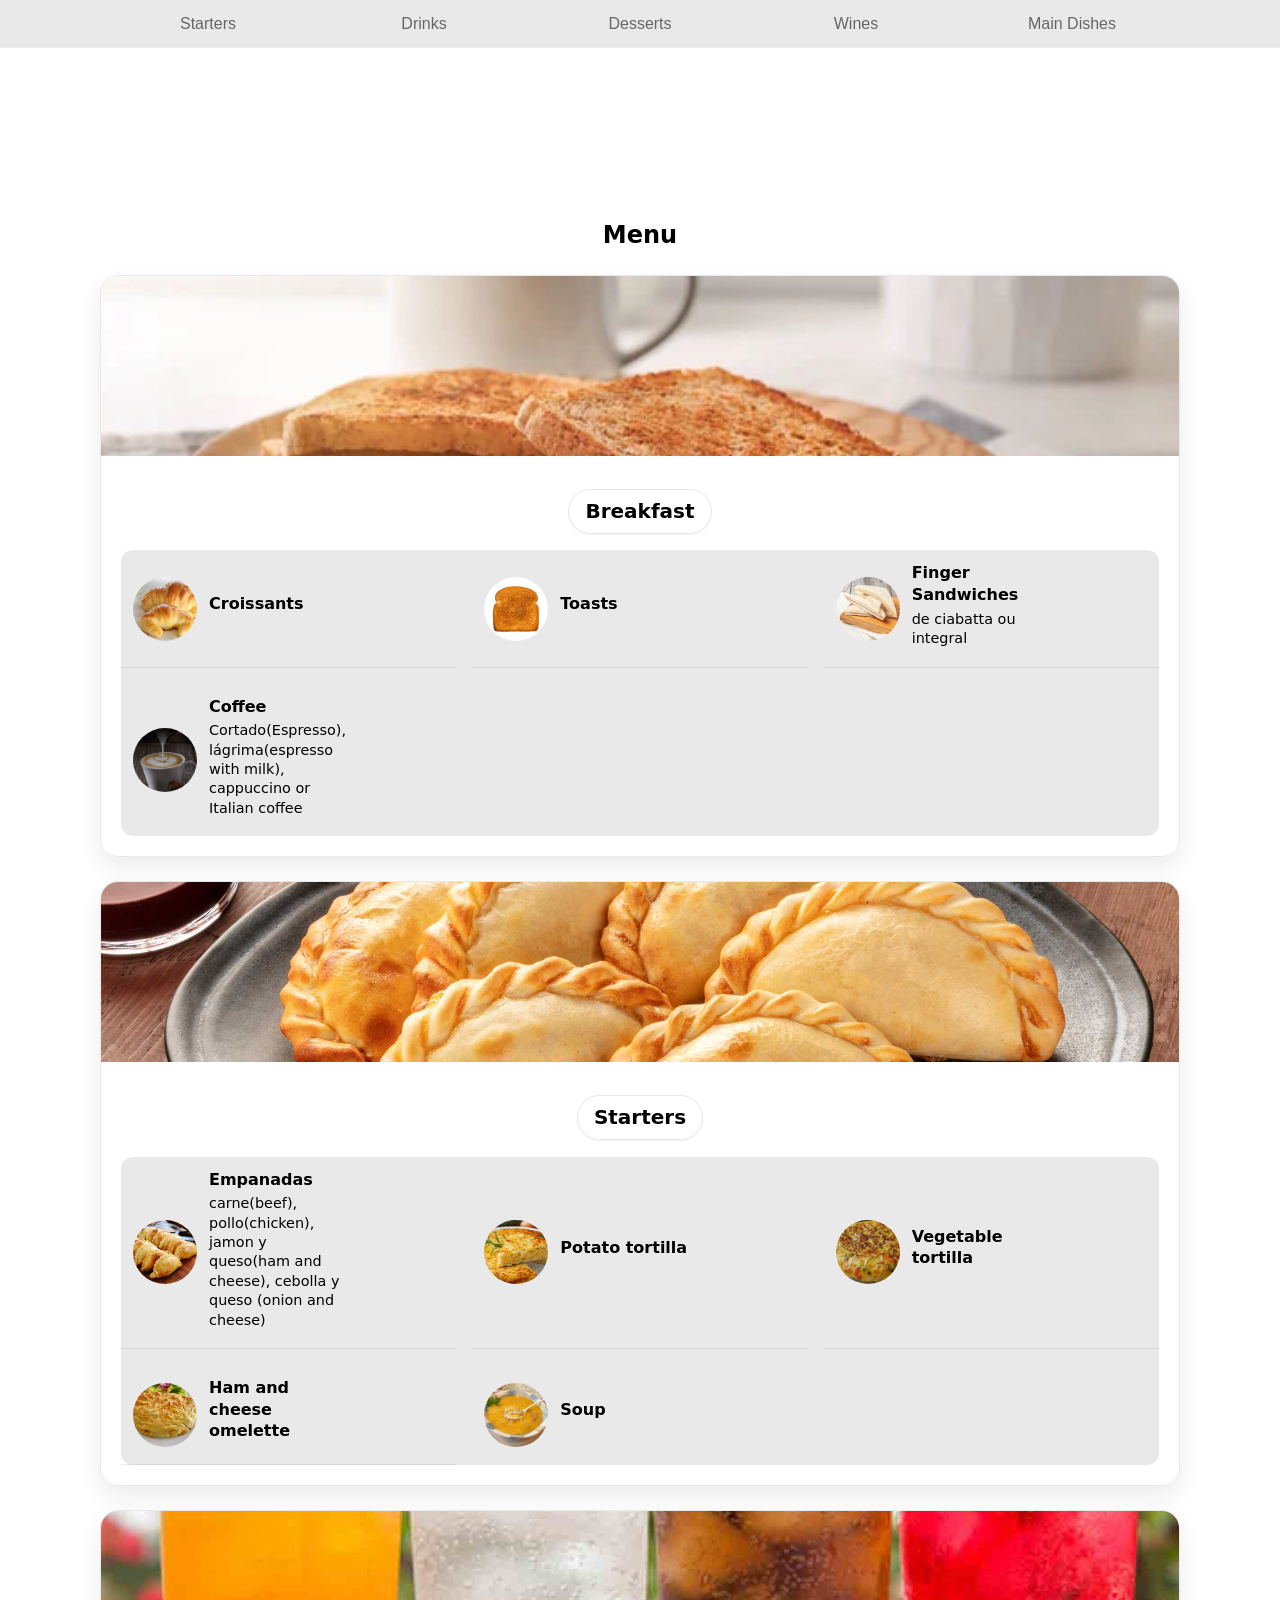
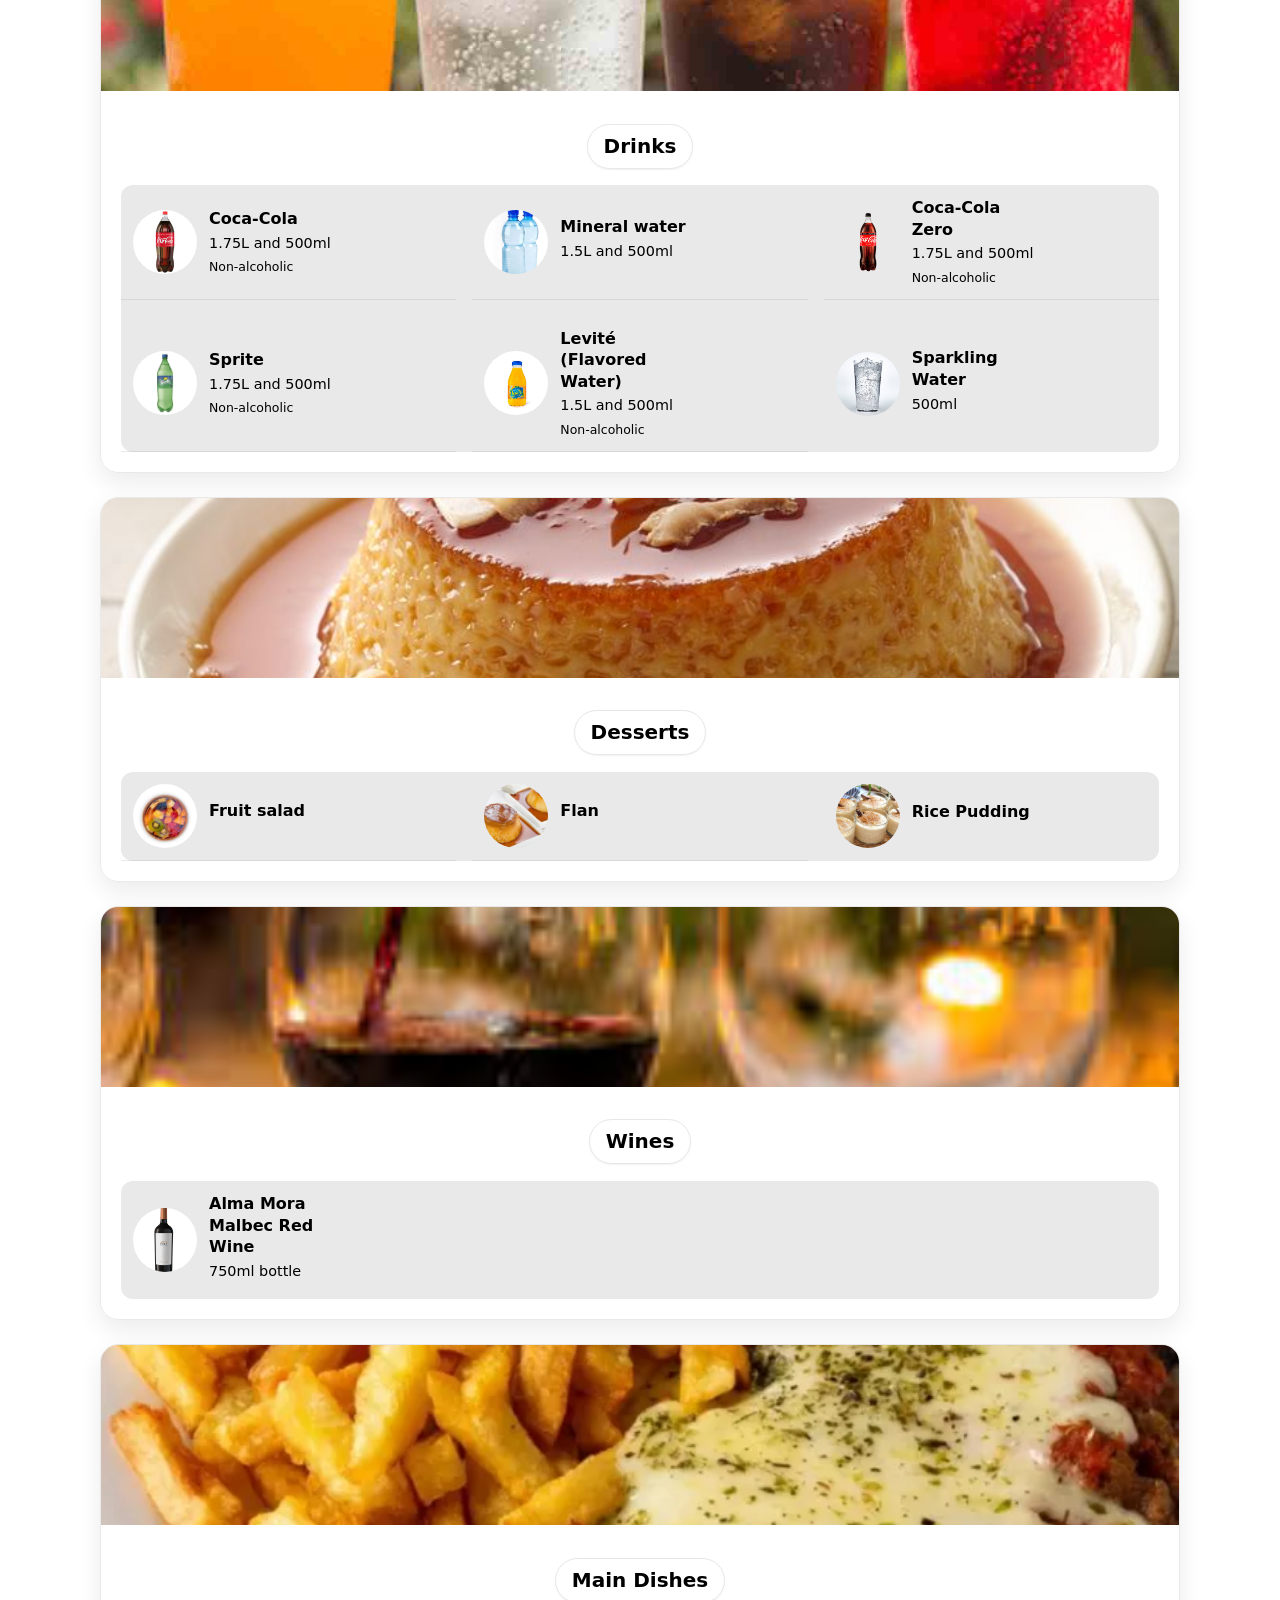
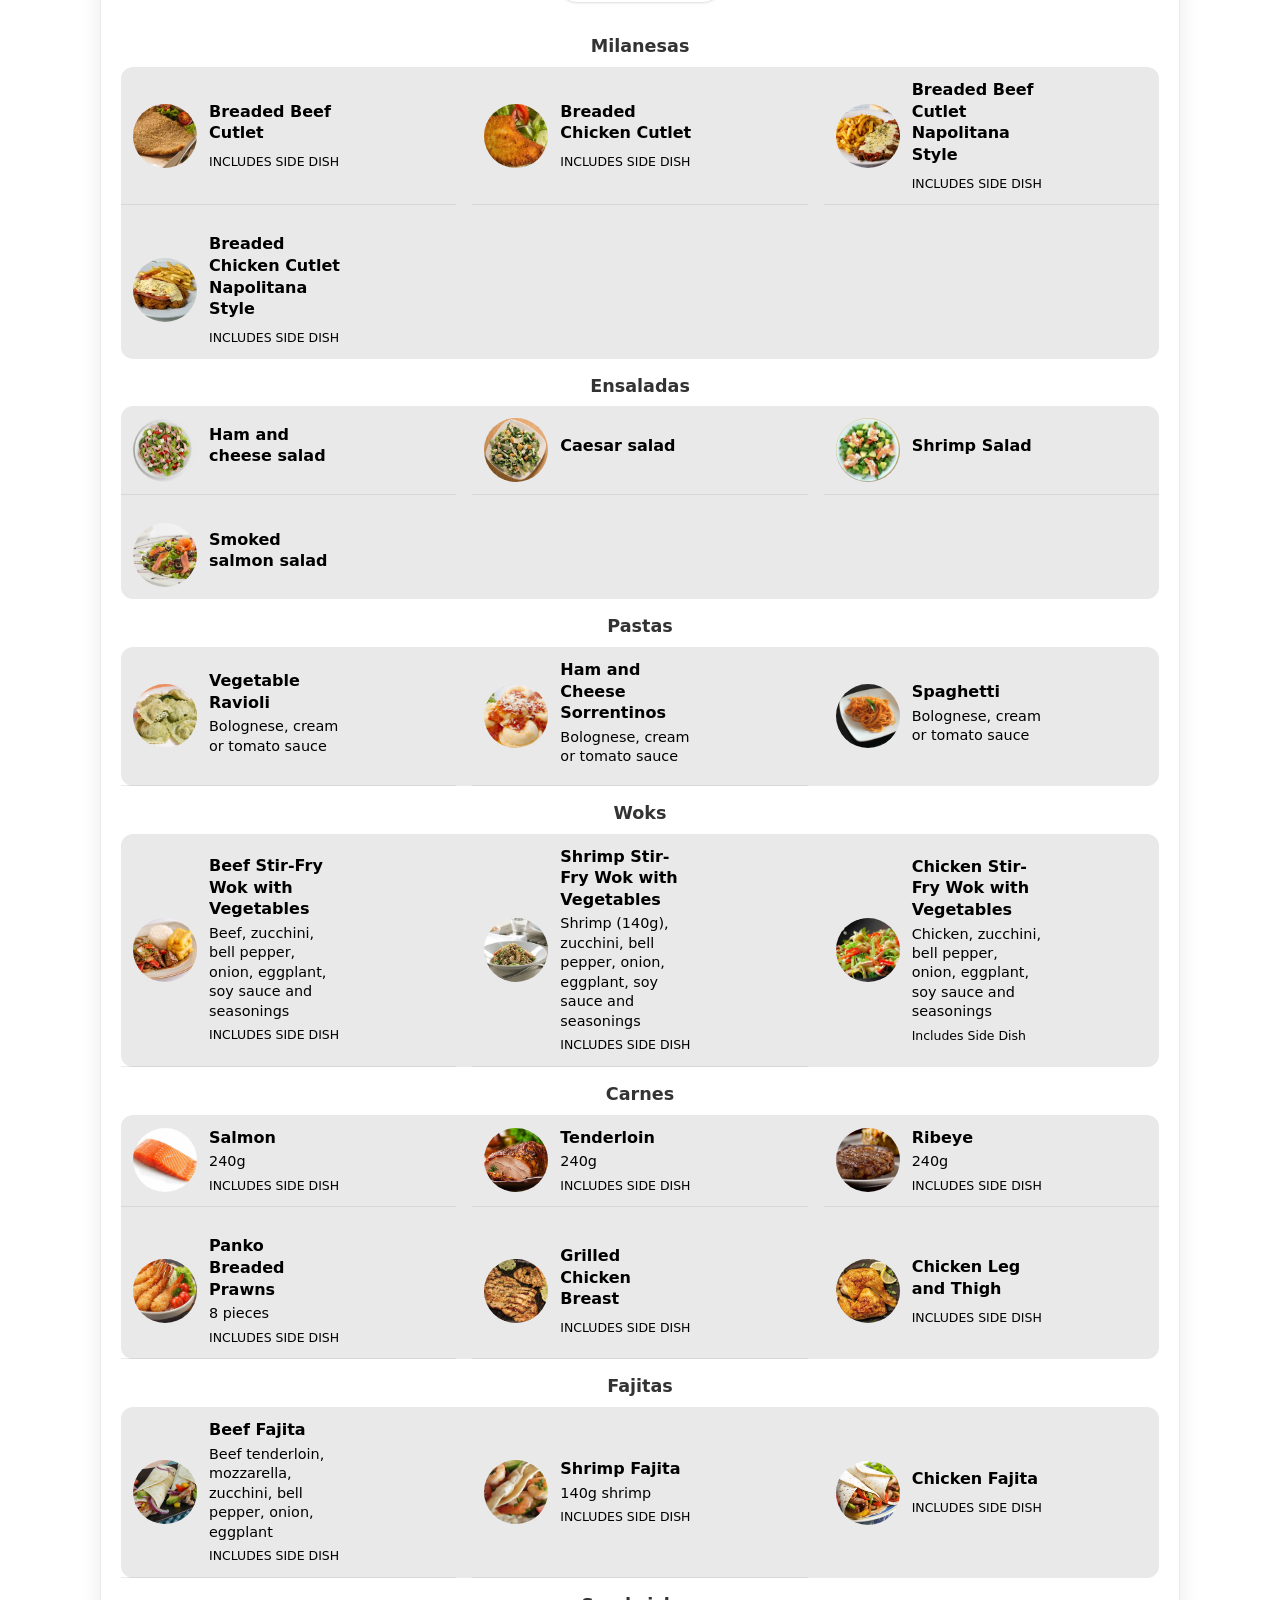
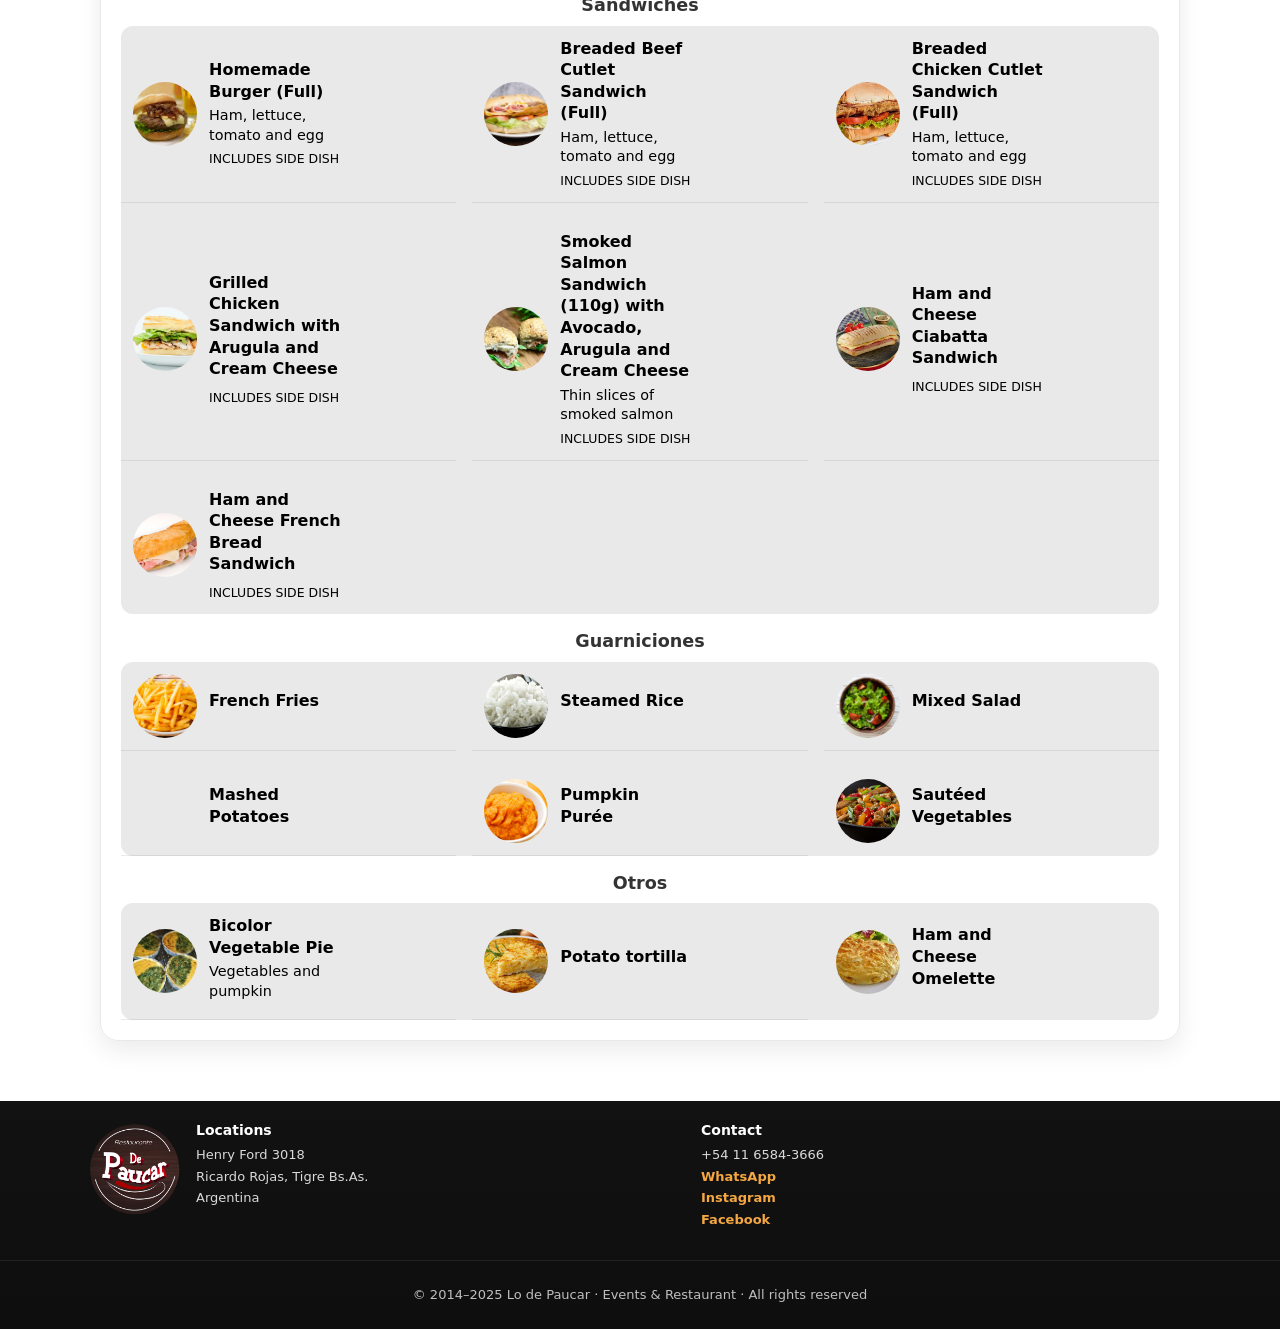
==== commit 45fc6800: "cambio de banner y logo" ====
--- a/index.html
+++ b/index.html
@@ -15,18 +15,17 @@
   <header class="site-header">
     <img src="./imagenes/banner_alta_calidad.png" alt="Lo de Paucar - Banner" class="banner" />
   </header>
-  <div class="nav-wrapper">
-  <nav class="nav-tabs-container"><!--Contenedor para la barra de navegación-->
-        <div class="nav-tabs"><!--Agrupa los botones de navegación-->
-            <button class="nav-tab" data-target="entradas-section" data-i18n="tabs.entries">Entradas</button><!--Botón para la categoría "Entradas" activo-->
+   <div>
+  <nav class="nav-tabs-container">
+    <ul class="nav-tabs">
+             <button class="nav-tab" data-target="entradas-section" data-i18n="tabs.entries">Entradas</button><!--Botón para la categoría "Entradas" activo-->
             <button class="nav-tab" data-target="bebidas-section"  data-i18n="tabs.drinks">Bebidas</button>
             <button class="nav-tab" data-target="postres-section"  data-i18n="tabs.desserts">Postres</button>
             <button class="nav-tab" data-target="vinos-section"    data-i18n="tabs.wines">Vinos</button>
             <button class="nav-tab" data-target="platos-section"   data-i18n="tabs.dishes">Platos</button>
-        </div><!--Cierra el contenedor de los botones-->
-  </nav>
- </div>
-  </div>
+    </ul>
+</nav>
+</div>
     <div class="container"><!--Contenedor principal del contenido-->
     <div header><!--Encabezado de la página-->
       <h2 class="menu-title" data-i18n="menu.title">Menú</h2>
--- a/css/styles.css
+++ b/css/styles.css
@@ -118,17 +118,33 @@
 }
 
 /* Nav en UNA sola fila, sin wrap */
+
 .nav-tabs {
-  display: flex;
-  /*flex-wrap: nowrap;*/         
-  /*justify-content: space-between;*/
-  /*align-items: center;*/
-  /*width: 100%;*/
+    
+display: flex;
+  justify-content: space-between;
+  align-items: center;
+
+  width: fit-content;     /* ✅ CLAVE */
   max-width: 1080px;
-  margin: 0 auto;
-  padding: 6px 8px;            /* menos padding para que entren */
-  /*top: 0;*/
-  /*background: #e9e9ea;*/
+  margin: 0 auto;         /* ✅ centra como el título “Menú” */
+
+  padding: 6px 8px;
+  list-style: none;
+  flex-wrap: nowrap;
+width: 100%;
+}
+@media (max-width: 768px) {
+  .nav-tabs {
+     /* arranca desde la izquierda */
+    white-space: nowrap;           /* ✅ no salta de línea */
+    width: 100%;
+
+  }
+
+  .nav-tabs::-webkit-scrollbar {
+    display: none;                 /* ✅ oculta scrollbar */
+  }
 }
 
 .nav-tab {
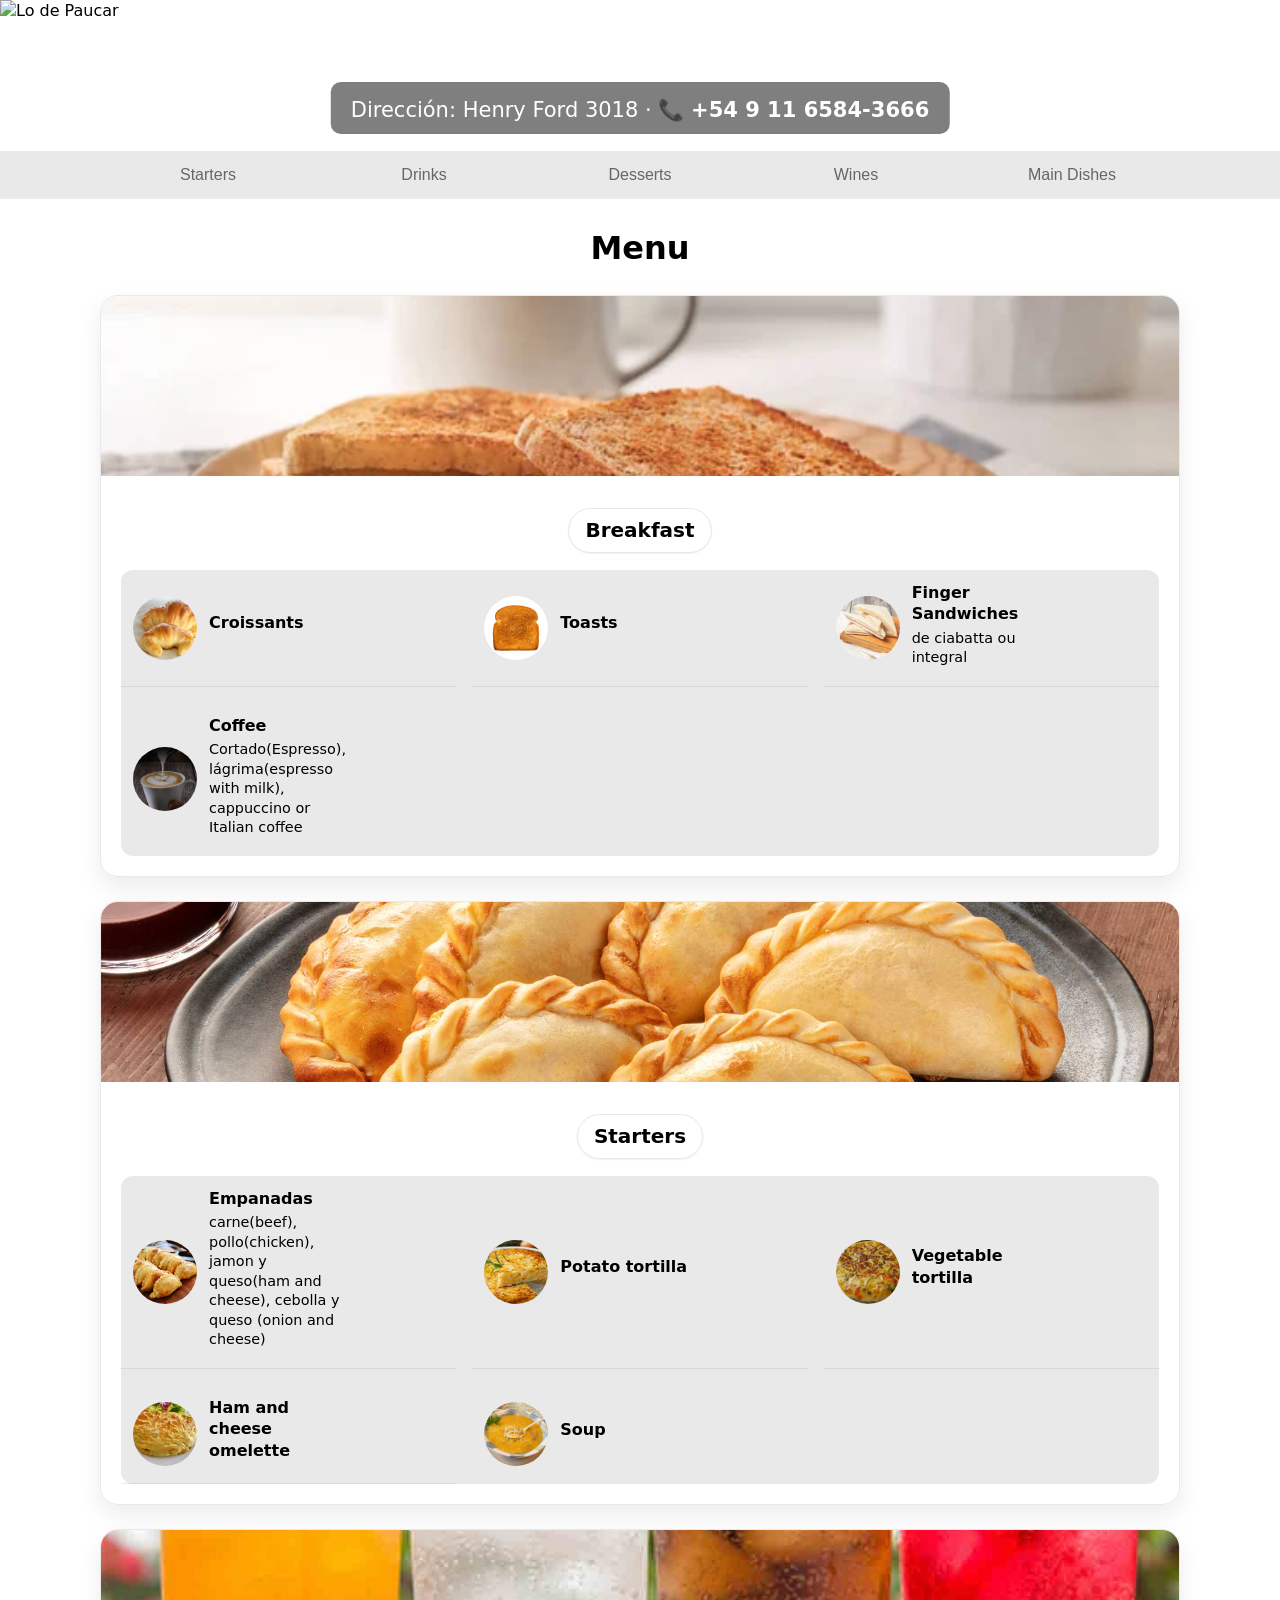
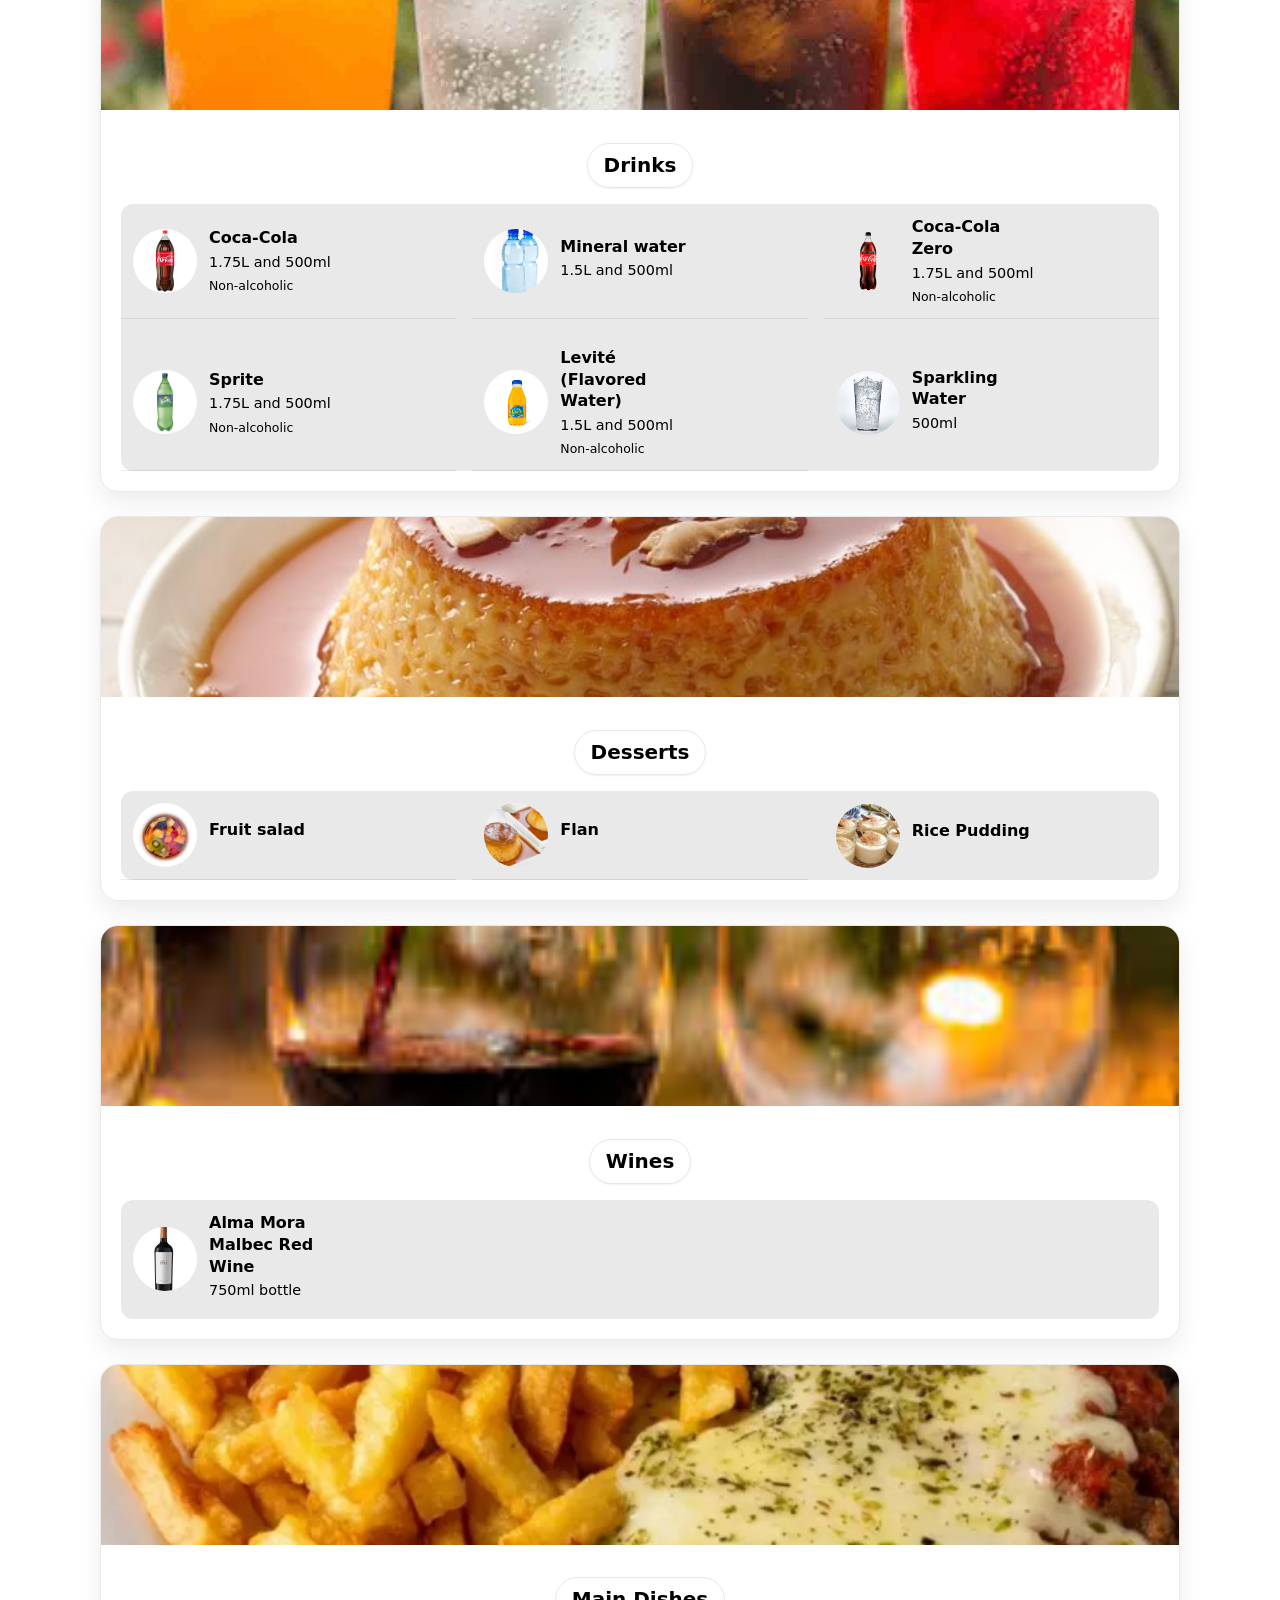
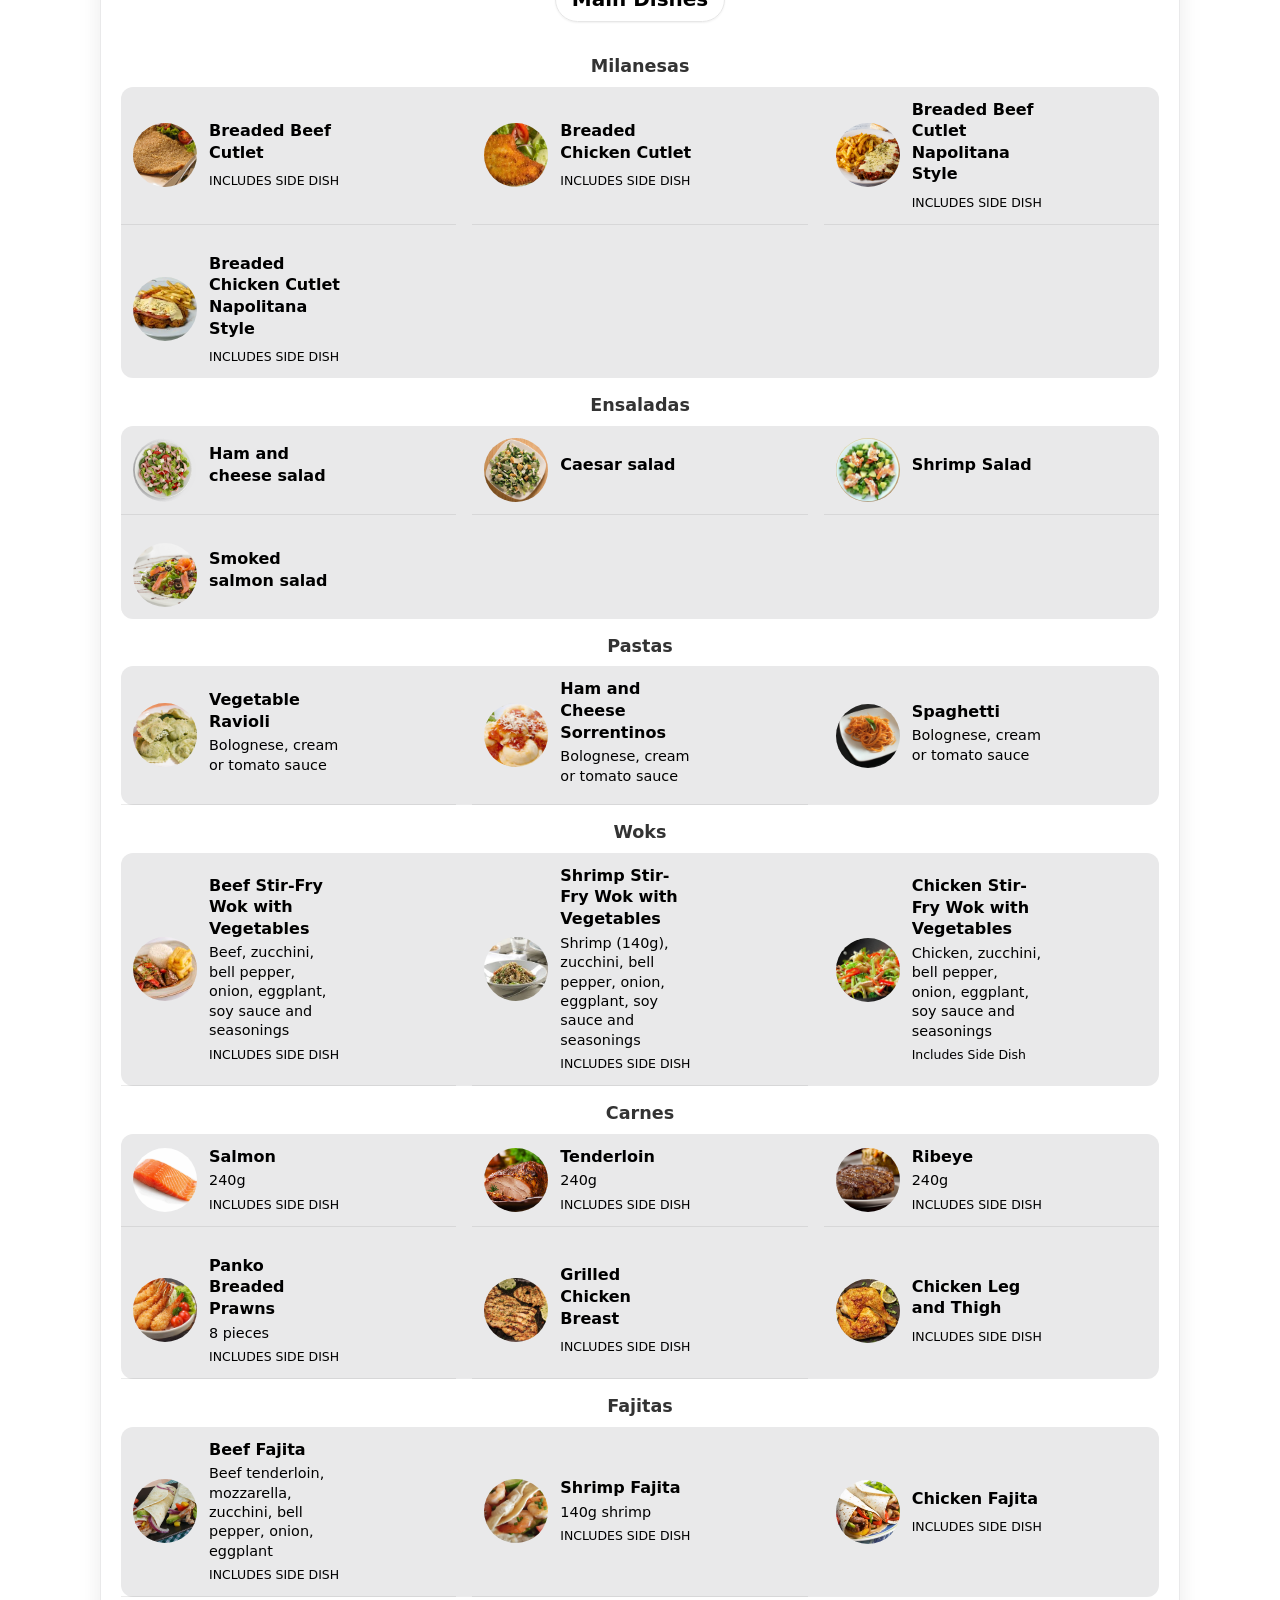
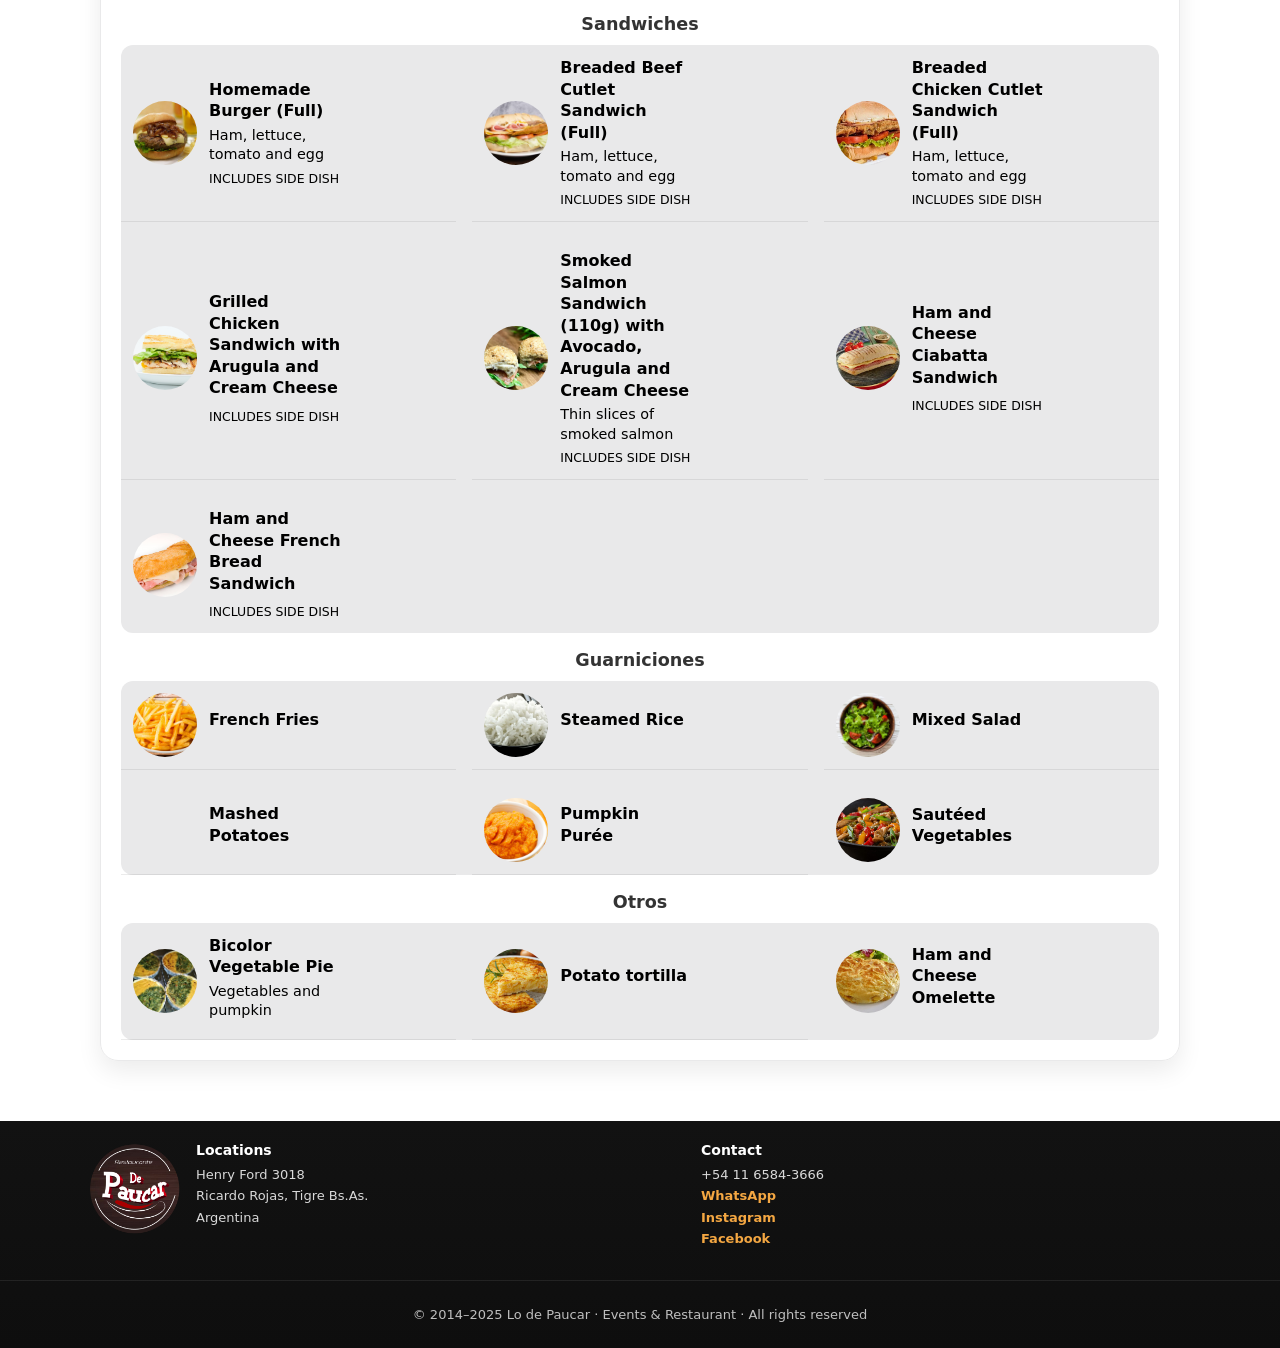
==== commit d7d10df2: "numero y direccion en el lugar correcto puesto" ====
--- a/index.html
+++ b/index.html
@@ -1,215 +1,217 @@
-   <!doctype html><!-- indicador de que se trata de un archivo HTML5-->
+<!doctype html><!-- indicador de que se trata de un archivo HTML5-->
 <html lang="es"><!--Define el idioma osea español-->
+
 <head><!---->
-    <meta charset="UTF-8"><!--codificación de caracteres en UTF-8, para poner acentos y caracteres especiales-->
-    <meta name="viewport" content="width=device-width,initial-scale=1"><!--Hace que la página sea responsive, pa adaptarse a pantalla de celus y tablets-->
-    <title>Menú</title><!--Título de la pestaña del navegador-->
-    <link rel="stylesheet" href="css/styles.css"><!--Enlaza hojas de estilo CSS externas para dar diseño a la página-->
-    <link rel="stylesheet" href="Componentes/productGrid.css">
-    <link rel="stylesheet" href="Componentes/productCard.css">
-    <link rel="stylesheet" href="https://cdnjs.cloudflare.com/ajax/libs/font-awesome/6.4.0/css/all.min.css"><!--Importa iconos de Font Awesome, por ejemplo para usar íconos de redes
+  <meta charset="UTF-8"><!--codificación de caracteres en UTF-8, para poner acentos y caracteres especiales-->
+  <meta name="viewport" content="width=device-width,initial-scale=1">
+  <!--Hace que la página sea responsive, pa adaptarse a pantalla de celus y tablets-->
+  <title>Menú</title><!--Título de la pestaña del navegador-->
+  <link rel="stylesheet" href="css/styles.css"><!--Enlaza hojas de estilo CSS externas para dar diseño a la página-->
+  <link rel="stylesheet" href="Componentes/productGrid.css">
+  <link rel="stylesheet" href="Componentes/productCard.css">
+  <link rel="stylesheet" href="https://cdnjs.cloudflare.com/ajax/libs/font-awesome/6.4.0/css/all.min.css">
+  <!--Importa iconos de Font Awesome, por ejemplo para usar íconos de redes
                                                                                                             sociales o decorativos.-->
 </head><!--Cierra la sección de encabezado-->
+
 <body><!--Comienza el contenido visible de la página-->
-<!-- HEADER DIRECTO -->
+  <!-- HEADER DIRECTO -->
+
   <header class="site-header">
-    <img src="./imagenes/banner_alta_calidad.png" alt="Lo de Paucar - Banner" class="banner" />
-  </header>
-   <div>
-  <nav class="nav-tabs-container">
-    <ul class="nav-tabs">
-             <button class="nav-tab" data-target="entradas-section" data-i18n="tabs.entries">Entradas</button><!--Botón para la categoría "Entradas" activo-->
-            <button class="nav-tab" data-target="bebidas-section"  data-i18n="tabs.drinks">Bebidas</button>
-            <button class="nav-tab" data-target="postres-section"  data-i18n="tabs.desserts">Postres</button>
-            <button class="nav-tab" data-target="vinos-section"    data-i18n="tabs.wines">Vinos</button>
-            <button class="nav-tab" data-target="platos-section"   data-i18n="tabs.dishes">Platos</button>
-    </ul>
-</nav>
-</div>
+
+    <!-- BANNER -->
+    <div class="banner-wrapper">
+      <img src="./imagenes/banner_alta_calidad.png" alt="Lo de Paucar" class="banner">
+
+      <!-- TEXTO SOBRE EL BANNER -->
+      <div class="banner-overlay">
+        <p class="numero-Direccion">
+          Dirección: Henry Ford 3018 · 📞
+          <a href="tel:+5491165843666">+54 9 11 6584-3666</a>
+        </p>
+      </div>
+    </div>
+    <nav class="nav-tabs-container">
+      <ul class="nav-tabs">
+        <button class="nav-tab" data-target="entradas-section"
+          data-i18n="tabs.entries">Entradas</button><!--Botón para la categoría "Entradas" activo-->
+        <button class="nav-tab" data-target="bebidas-section" data-i18n="tabs.drinks">Bebidas</button>
+        <button class="nav-tab" data-target="postres-section" data-i18n="tabs.desserts">Postres</button>
+        <button class="nav-tab" data-target="vinos-section" data-i18n="tabs.wines">Vinos</button>
+        <button class="nav-tab" data-target="platos-section" data-i18n="tabs.dishes">Platos</button>
+      </ul>
+    </nav>
+  </header><!--Cierra el encabezado-->
+  <main><!--Comienza el contenido principal-->
     <div class="container"><!--Contenedor principal del contenido-->
-    <div header><!--Encabezado de la página-->
-      <h2 class="menu-title" data-i18n="menu.title">Menú</h2>
-        <!-- Botones de categorías -->
-    </header><!--Cierra el encabezado-->
-      </div>
-      <main><!--Comienza el contenido principal-->
-        <!-- DESAYUNO -->
-<section class="category-section card-section" id="desayunos-section">
-  <!-- Tarjeta de categoría -->
-  <article class="category-card">
-    <!-- Imagen superior -->
-    <figure class="card-media">
-      <img src="imagenes/desayunos.png" alt="Desayunos - imagen representativa" class="card-img">
-    </figure>
-
-    <!-- Cuerpo de la tarjeta -->
-    <div class="card-body">
-      <!-- Separador con título y flourishes -->
-      <div class="section-separator separator--flourish">
-        <h2 class="separator-title" data-i18n="sections.breakfast">Desayunos</h2>
-      </div>
-  <!-- Slot de productos debajo de la tarjeta -->
-  <section id="desayunos-slot" data-products="data/desayunos.json"></section>
-</section>
-
-<!-- ENTRADAS -->
-<section class="category-section card-section" id="entradas-section">
-  <!-- Tarjeta de categoría -->
-  <article class="category-card">
-    <!-- Imagen superior -->
-    <figure class="card-media">
-      <img src="imagenes/entradas.png" alt="Entradas - imagen representativa" class="card-img">
-    </figure>
-
-    <!-- Cuerpo de la tarjeta -->
-    <div class="card-body">
-      <!-- Separador con título y flourishes -->
-      <div class="section-separator separator--flourish">
-        <h2 class="separator-title" data-i18n="sections.entries">Entradas</h2>
-      </div>
-  <!-- Slot de productos debajo de la tarjeta -->
-  <section id="entradas-slot" data-products="data/entradas.json"></section>
-</section>
-
-<!-- BEBIDAS -->
-<section class="category-section card-section" id="bebidas-section">
-  <!-- Tarjeta de categoría -->
-  <article class="category-card">
-    <!-- Imagen superior -->
-    <figure class="card-media">
-      <img src="imagenes/bebidas.png" alt="Bebidas - imagen representativa" class="card-img">
-    </figure>
-
-    <!-- Cuerpo de la tarjeta -->
-    <div class="card-body">
-      <!-- Separador con título y flourishes -->
-      <div class="section-separator separator--flourish">
-        <h2 class="separator-title" data-i18n="sections.drinks">Bebidas</h2>
-      </div>
-
-  <!-- Slot de productos debajo de la tarjeta -->
-  <section id="bebidas-slot" data-products="data/bebidas.json"></section>
-</section>
-
-<!-- POSTRES -->
-<section class="category-section card-section" id="postres-section">
-  <article class="category-card">
-    <figure class="card-media">
-      <img src="imagenes/postres.png" alt="Postres - imagen representativa" class="card-img">
-    </figure>
-    <div class="card-body">
-      <div class="section-separator separator--flourish">
-        <h2 class="separator-title" data-i18n="sections.desserts">Postres</h2>
-      </div>
-  <section id="postres-slot" data-products="data/postres.json"></section>
-</section>
-
-<!-- VINOS -->
-<section class="category-section card-section" id="vinos-section">
-  <article class="category-card">
-    <figure class="card-media">
-      <img src="imagenes/vinos.png" alt="Vinos - imagen representativa" class="card-img">
-    </figure>
-    <div class="card-body">
-      <div class="section-separator separator--flourish">
-        <h2 class="separator-title" data-i18n="sections.wines">Vinos</h2>
-      </div>
-  <section id="vinos-slot" data-products="data/vinos.json"></section>
-</section>
-
-
-<!-- PLATOS -->
-<section class="category-section card-section" id="platos-section">
-  <article class="category-card">
-    <figure class="card-media">
-      <img src="imagenes/platos.png" alt="Platos - imagen representativa" class="card-img">
-    </figure>
-
-    <div class="card-body">
-      <!-- Separador principal (solo este lleva pill + alas) -->
-      <div class="section-separator separator--flourish">
-        <h2 class="separator-title" data-i18n="sections.dishes">Platos</h2>
-      </div>
-
-      <!-- Placeholders: cada JSON con SU clase propia -->
-      <section id="platos-slot">
-        <section class="subcat subcat--milanesas"
-                 data-products="data/milanesas.json"
-                 data-title="Milanesas"></section>
-
-        <section class="subcat subcat--ensaladas"
-                 data-products="data/ensaladas.json"
-                 data-title="Ensaladas"></section>
-
-        <section class="subcat subcat--pastas"
-                 data-products="data/pastas.json"
-                 data-title="Pastas"></section>
-
-        <section class="subcat subcat--wok"
-                 data-products="data/wok.json"
-                 data-title="Woks"></section>
-
-        <section class="subcat subcat--carnes"
-                 data-products="data/carnes.json"
-                 data-title="Carnes"></section>
-
-        <section class="subcat subcat--fajitas"
-                 data-products="data/fajitas.json"
-                 data-title="Fajitas"></section>
-                
-        <section class="subcat subcat--sandwiches"
-                 data-products="data/sandwiches.json"
-                 data-title="Sandwiches"></section>
-
-        <section class="subcat subcat--guarnicion"
-                 data-products="data/guarnicion.json"
-                 data-title="Guarniciones"></section>
-
-        <section class="subcat subcat--otros"
-                 data-products="data/otros.json"
-                 data-title="Otros"></section>
-        <!-- Agregá todas las subcategorías que necesites -->
-      </section>
-    </div>
-  </article>
-</section>
-      </main><!---->
-    <script type="module" src="js/main.js"></script><!---->
+      <h1 class="menu-title" data-i18n="menu.title">Menú</h1>
+      <!-- Botones de categorías -->
+      <!-- DESAYUNO -->
+      <section class="category-section card-section" id="desayunos-section">
+        <!-- Tarjeta de categoría -->
+        <article class="category-card">
+          <!-- Imagen superior -->
+          <figure class="card-media">
+            <img src="imagenes/desayunos.png" alt="Desayunos - imagen representativa" class="card-img">
+          </figure>
+
+          <!-- Cuerpo de la tarjeta -->
+          <div class="card-body">
+            <!-- Separador con título y flourishes -->
+            <div class="section-separator separator--flourish">
+              <h2 class="separator-title" data-i18n="sections.breakfast">Desayunos</h2>
+            </div>
+            <!-- Slot de productos debajo de la tarjeta -->
+            <section id="desayunos-slot" data-products="data/desayunos.json"></section>
+      </section>
+
+      <!-- ENTRADAS -->
+      <section class="category-section card-section" id="entradas-section">
+        <!-- Tarjeta de categoría -->
+        <article class="category-card">
+          <!-- Imagen superior -->
+          <figure class="card-media">
+            <img src="imagenes/entradas.png" alt="Entradas - imagen representativa" class="card-img">
+          </figure>
+
+          <!-- Cuerpo de la tarjeta -->
+          <div class="card-body">
+            <!-- Separador con título y flourishes -->
+            <div class="section-separator separator--flourish">
+              <h2 class="separator-title" data-i18n="sections.entries">Entradas</h2>
+            </div>
+            <!-- Slot de productos debajo de la tarjeta -->
+            <section id="entradas-slot" data-products="data/entradas.json"></section>
+      </section>
+
+      <!-- BEBIDAS -->
+      <section class="category-section card-section" id="bebidas-section">
+        <!-- Tarjeta de categoría -->
+        <article class="category-card">
+          <!-- Imagen superior -->
+          <figure class="card-media">
+            <img src="imagenes/bebidas.png" alt="Bebidas - imagen representativa" class="card-img">
+          </figure>
+
+          <!-- Cuerpo de la tarjeta -->
+          <div class="card-body">
+            <!-- Separador con título y flourishes -->
+            <div class="section-separator separator--flourish">
+              <h2 class="separator-title" data-i18n="sections.drinks">Bebidas</h2>
+            </div>
+
+            <!-- Slot de productos debajo de la tarjeta -->
+            <section id="bebidas-slot" data-products="data/bebidas.json"></section>
+      </section>
+
+      <!-- POSTRES -->
+      <section class="category-section card-section" id="postres-section">
+        <article class="category-card">
+          <figure class="card-media">
+            <img src="imagenes/postres.png" alt="Postres - imagen representativa" class="card-img">
+          </figure>
+          <div class="card-body">
+            <div class="section-separator separator--flourish">
+              <h2 class="separator-title" data-i18n="sections.desserts">Postres</h2>
+            </div>
+            <section id="postres-slot" data-products="data/postres.json"></section>
+      </section>
+
+      <!-- VINOS -->
+      <section class="category-section card-section" id="vinos-section">
+        <article class="category-card">
+          <figure class="card-media">
+            <img src="imagenes/vinos.png" alt="Vinos - imagen representativa" class="card-img">
+          </figure>
+          <div class="card-body">
+            <div class="section-separator separator--flourish">
+              <h2 class="separator-title" data-i18n="sections.wines">Vinos</h2>
+            </div>
+            <section id="vinos-slot" data-products="data/vinos.json"></section>
+      </section>
+
+
+      <!-- PLATOS -->
+      <section class="category-section card-section" id="platos-section">
+        <article class="category-card">
+          <figure class="card-media">
+            <img src="imagenes/platos.png" alt="Platos - imagen representativa" class="card-img">
+          </figure>
+
+          <div class="card-body">
+            <!-- Separador principal (solo este lleva pill + alas) -->
+            <div class="section-separator separator--flourish">
+              <h2 class="separator-title" data-i18n="sections.dishes">Platos</h2>
+            </div>
+
+            <!-- Placeholders: cada JSON con SU clase propia -->
+            <section id="platos-slot">
+              <section class="subcat subcat--milanesas" data-products="data/milanesas.json" data-title="Milanesas">
+              </section>
+
+              <section class="subcat subcat--ensaladas" data-products="data/ensaladas.json" data-title="Ensaladas">
+              </section>
+
+              <section class="subcat subcat--pastas" data-products="data/pastas.json" data-title="Pastas"></section>
+
+              <section class="subcat subcat--wok" data-products="data/wok.json" data-title="Woks"></section>
+
+              <section class="subcat subcat--carnes" data-products="data/carnes.json" data-title="Carnes"></section>
+
+              <section class="subcat subcat--fajitas" data-products="data/fajitas.json" data-title="Fajitas"></section>
+
+              <section class="subcat subcat--sandwiches" data-products="data/sandwiches.json" data-title="Sandwiches">
+              </section>
+
+              <section class="subcat subcat--guarnicion" data-products="data/guarnicion.json" data-title="Guarniciones">
+              </section>
+
+              <section class="subcat subcat--otros" data-products="data/otros.json" data-title="Otros"></section>
+              <!-- Agregá todas las subcategorías que necesites -->
+            </section>
+          </div>
+        </article>
+      </section>
+    </div>
+  </main><!---->
+  <script type="module" src="js/main.js"></script><!---->
   </div><!---->
-<footer class="site-footer">
-  <div class="footer-inner">
-    <!-- COLUMNA IZQUIERDA: LOGO (sin título) -->
-    <div class="footer-logo">
-      <a href="./" aria-label="Inicio">
-        <img src="imagenes/logo restaurante.png" alt="Lo de Paucar" loading="lazy">
-      </a>
-    </div>
-    <!-- UBICACIONES (si preferís, podés poner “Sucursales” o “Dirección”) -->
-    <div class="footer-col">
-      <h4 data-i18n="footer.locations">Ubicaciones</h4>
-      <ul>
-        <li>Henry Ford 3018</li>
-        <li>Ricardo Rojas, Tigre Bs.As.</li>
-        <li>Argentina</li>
-      </ul>
-    </div>
-
-    <!-- CONTACTO -->
-    <div class="footer-col">
-      <h4 data-i18n="footer.contact">Contacto</h4>
-      <ul>
-        <li><span class="icon phone"></span> +54 11 6584-3666</li>
-        <li><a href="https://wa.me/c/5491165843666" target="_blank" rel="noopener">WhatsApp</a></li>
-        <li><a href="https://www.instagram.com/paucar_resto_bar/" target="_blank" rel="noopener">Instagram</a></li>
-        <li><a href="https://www.facebook.com/p/Resto-Bar-Lo-De-Paucar-100066347297692/" target="_blank" rel="noopener">Facebook</a></li>
-      </ul>
-    </div>
-  </div>
-
-
-  <div class="footer-bottom">
-    <p data-i18n="footer.copy">© 2014–2025 Lo de Paucar · Eventos y restaurante · Todos los derechos reservados</p>
-  </div>
-</footer>
+  <footer class="site-footer">
+    <div class="footer-inner">
+      <!-- COLUMNA IZQUIERDA: LOGO (sin título) -->
+      <div class="footer-logo">
+        <a href="./" aria-label="Inicio">
+          <img src="imagenes/logo restaurante.png" alt="Lo de Paucar" loading="lazy">
+        </a>
+      </div>
+      <!-- UBICACIONES (si preferís, podés poner “Sucursales” o “Dirección”) -->
+      <div class="footer-col">
+        <h4 data-i18n="footer.locations">Ubicaciones</h4>
+        <ul>
+          <li>Henry Ford 3018</li>
+          <li>Ricardo Rojas, Tigre Bs.As.</li>
+          <li>Argentina</li>
+        </ul>
+      </div>
+
+      <!-- CONTACTO -->
+      <div class="footer-col">
+        <h4 data-i18n="footer.contact">Contacto</h4>
+        <ul>
+          <li><span class="icon phone"></span> +54 11 6584-3666</li>
+          <li><a href="https://wa.me/c/5491165843666" target="_blank" rel="noopener">WhatsApp</a></li>
+          <li><a href="https://www.instagram.com/paucar_resto_bar/" target="_blank" rel="noopener">Instagram</a></li>
+          <li><a href="https://www.facebook.com/p/Resto-Bar-Lo-De-Paucar-100066347297692/" target="_blank"
+              rel="noopener">Facebook</a></li>
+        </ul>
+      </div>
+    </div>
+
+
+    <div class="footer-bottom">
+      <p data-i18n="footer.copy">© 2014–2025 Lo de Paucar · Eventos y restaurante · Todos los derechos reservados</p>
+    </div>
+  </footer>
 </body><!---->
-</html><!---->
+
+</html><!---->
--- a/css/styles.css
+++ b/css/styles.css
@@ -145,6 +145,9 @@
   .nav-tabs::-webkit-scrollbar {
     display: none;                 /* ✅ oculta scrollbar */
   }
+  .numero-Direccion{
+   display: block;
+}
 }
 
 .nav-tab {
@@ -168,7 +171,6 @@
   --link: #ffd166;   /* dorado */
   --logo-width: 120px; /* ajustá el tamaño del logo */
 }
-
 
 /* --- Footer base --- */
 .site-footer {
@@ -273,4 +275,75 @@
 .subcat > .section-separator::before,
 .subcat > .section-separator::after {
   content: none;
+}
+/* ===== Banner con texto ===== */
+
+.banner-wrapper {
+  position: relative;
+}
+
+.banner {
+  width: 100%;
+}
+
+/* Texto encima del banner */
+.banner-overlay {
+  position: absolute;
+  bottom: 16px;
+  left: 50%;
+  transform: translateX(-50%);
+
+  text-align: center;
+  color: white;
+
+  background-color: rgba(0, 0, 0, 0.5);
+  padding: 10px 20px;
+  border-radius: 10px;
+}
+
+.banner-overlay h1 {
+  margin: 0;
+  font-size: 2rem;
+}
+
+.banner-overlay p {
+  margin: 4px 0 0;
+  font-size: 1rem;
+}
+/* ===== BANNER RECORTADO EN PC ===== */
+.banner-wrapper {
+  height: 150px;        /* AJUSTÁ este valor a gusto */
+  overflow: hidden;    /* RECORTA la imagen */
+}
+
+.banner {
+  /*object-fit: cover;  */ /* CLAVE: recorte elegante */
+}
+
+main {
+  padding-top: 56px; /*altura del nav */
+}
+
+
+.numero-Direccion {
+  white-space: nowrap;
+  font-size: 21px !important;
+}
+
+/* 📱 SOLO CELULARES */
+@media (max-width: 768px) {
+  .numero-Direccion {
+ font-size: 14px !important;
+  }
+}
+
+
+.numero-Direccion a {
+  color: #ffffff;
+  text-decoration: none;
+  font-weight: bold;
+}
+
+.numero-Direccion a:hover {
+  text-decoration: underline;
 }
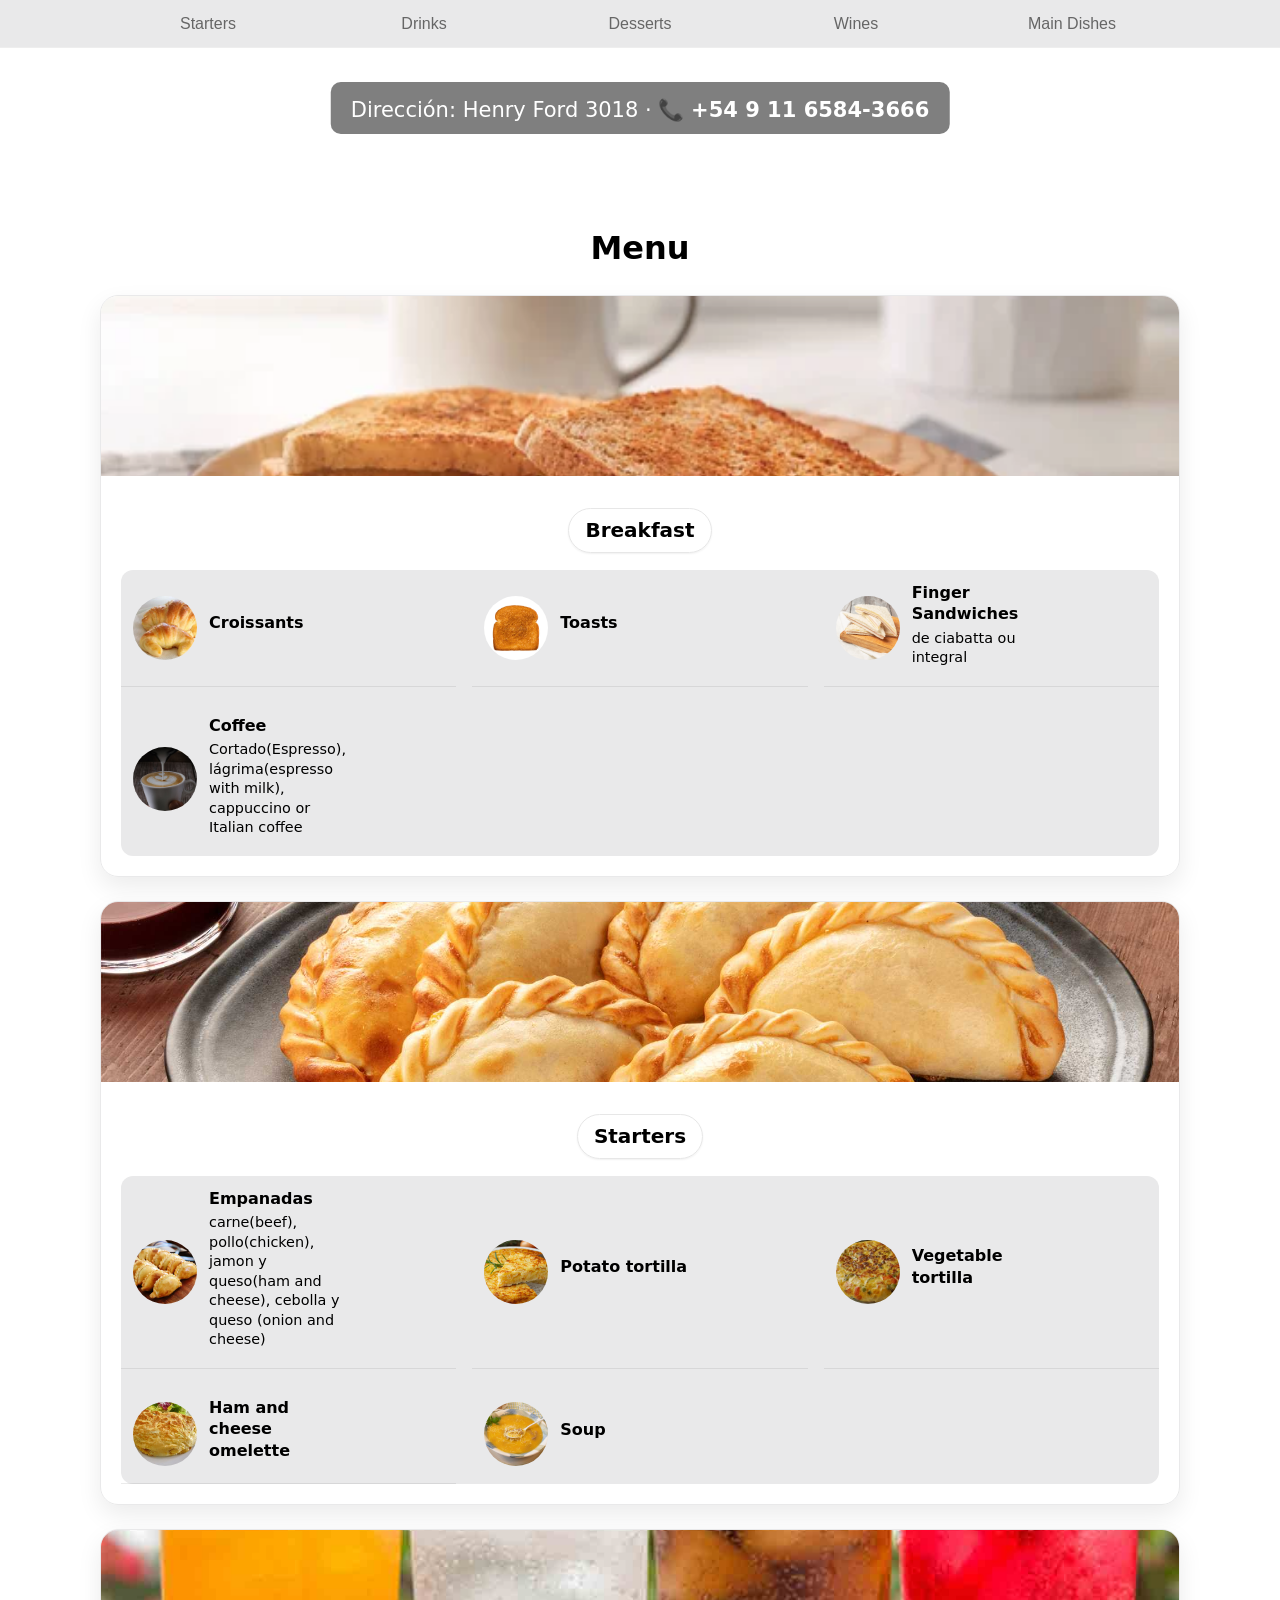
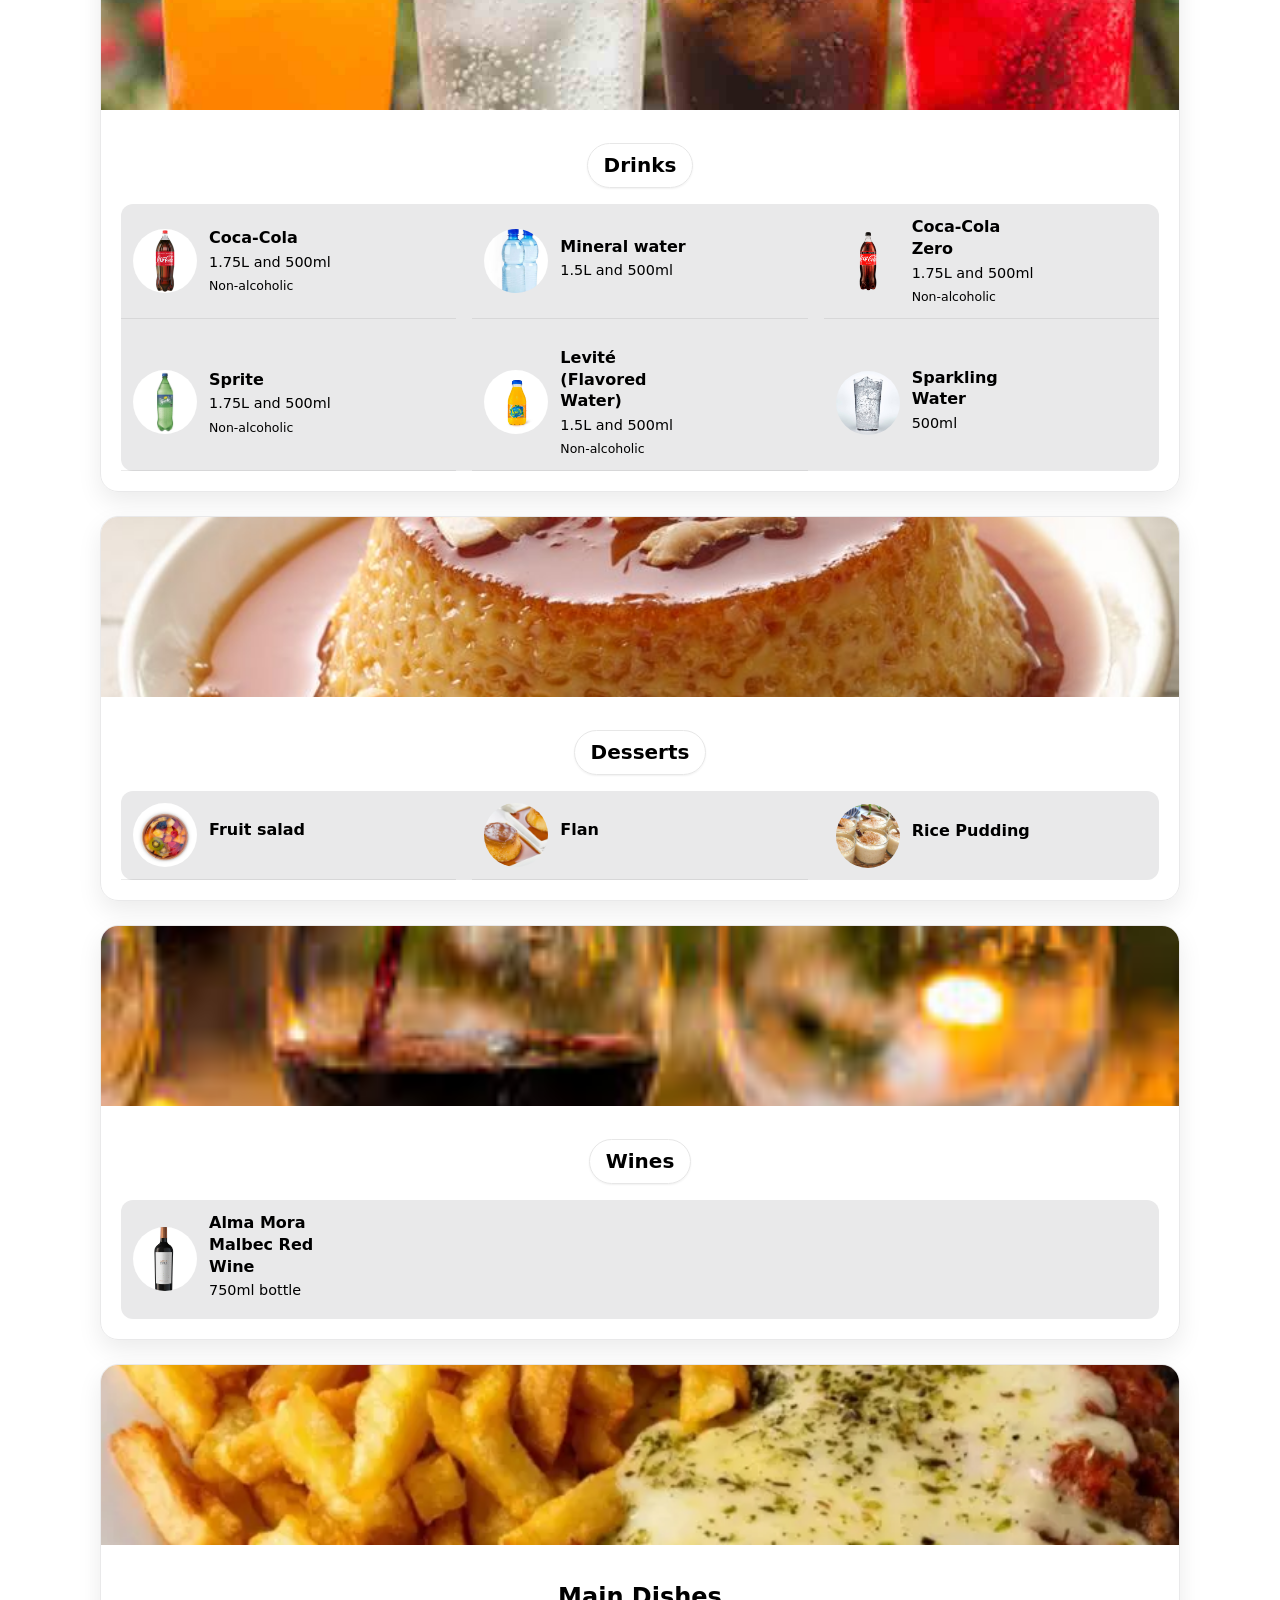
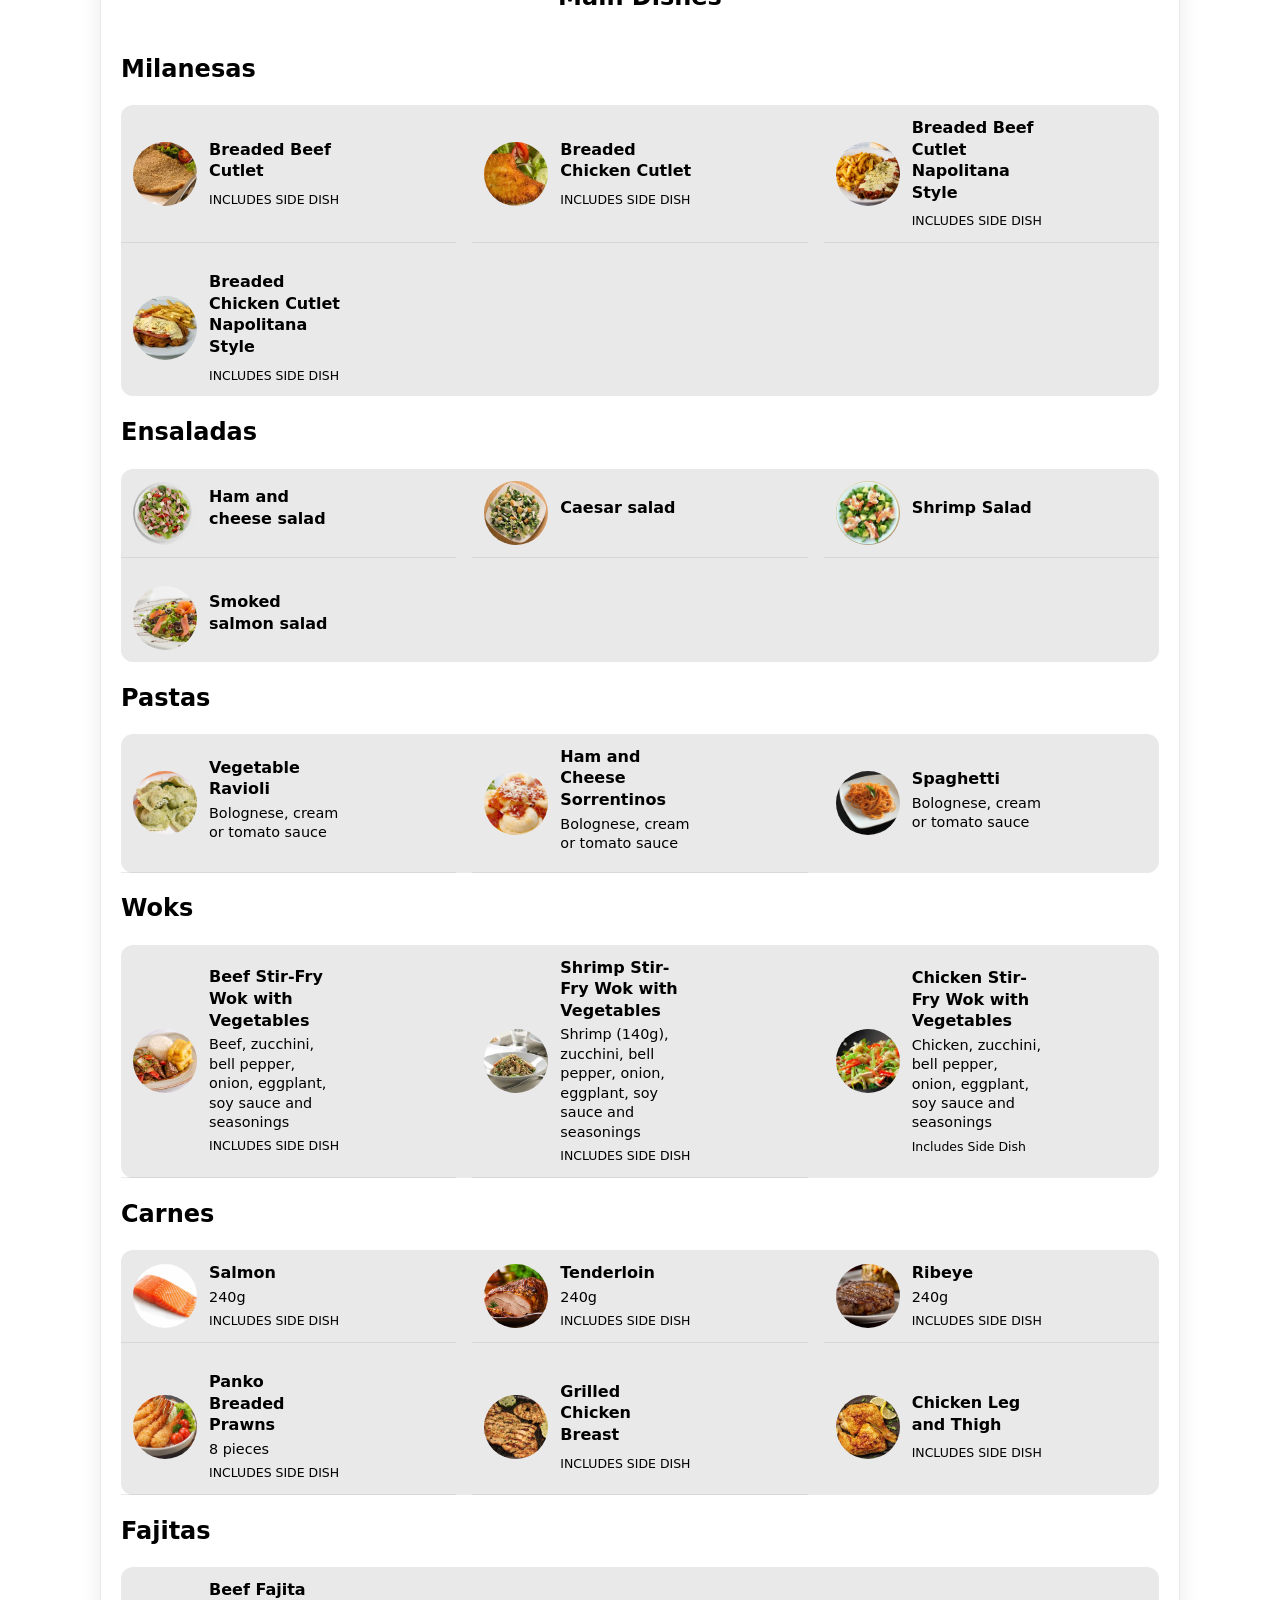
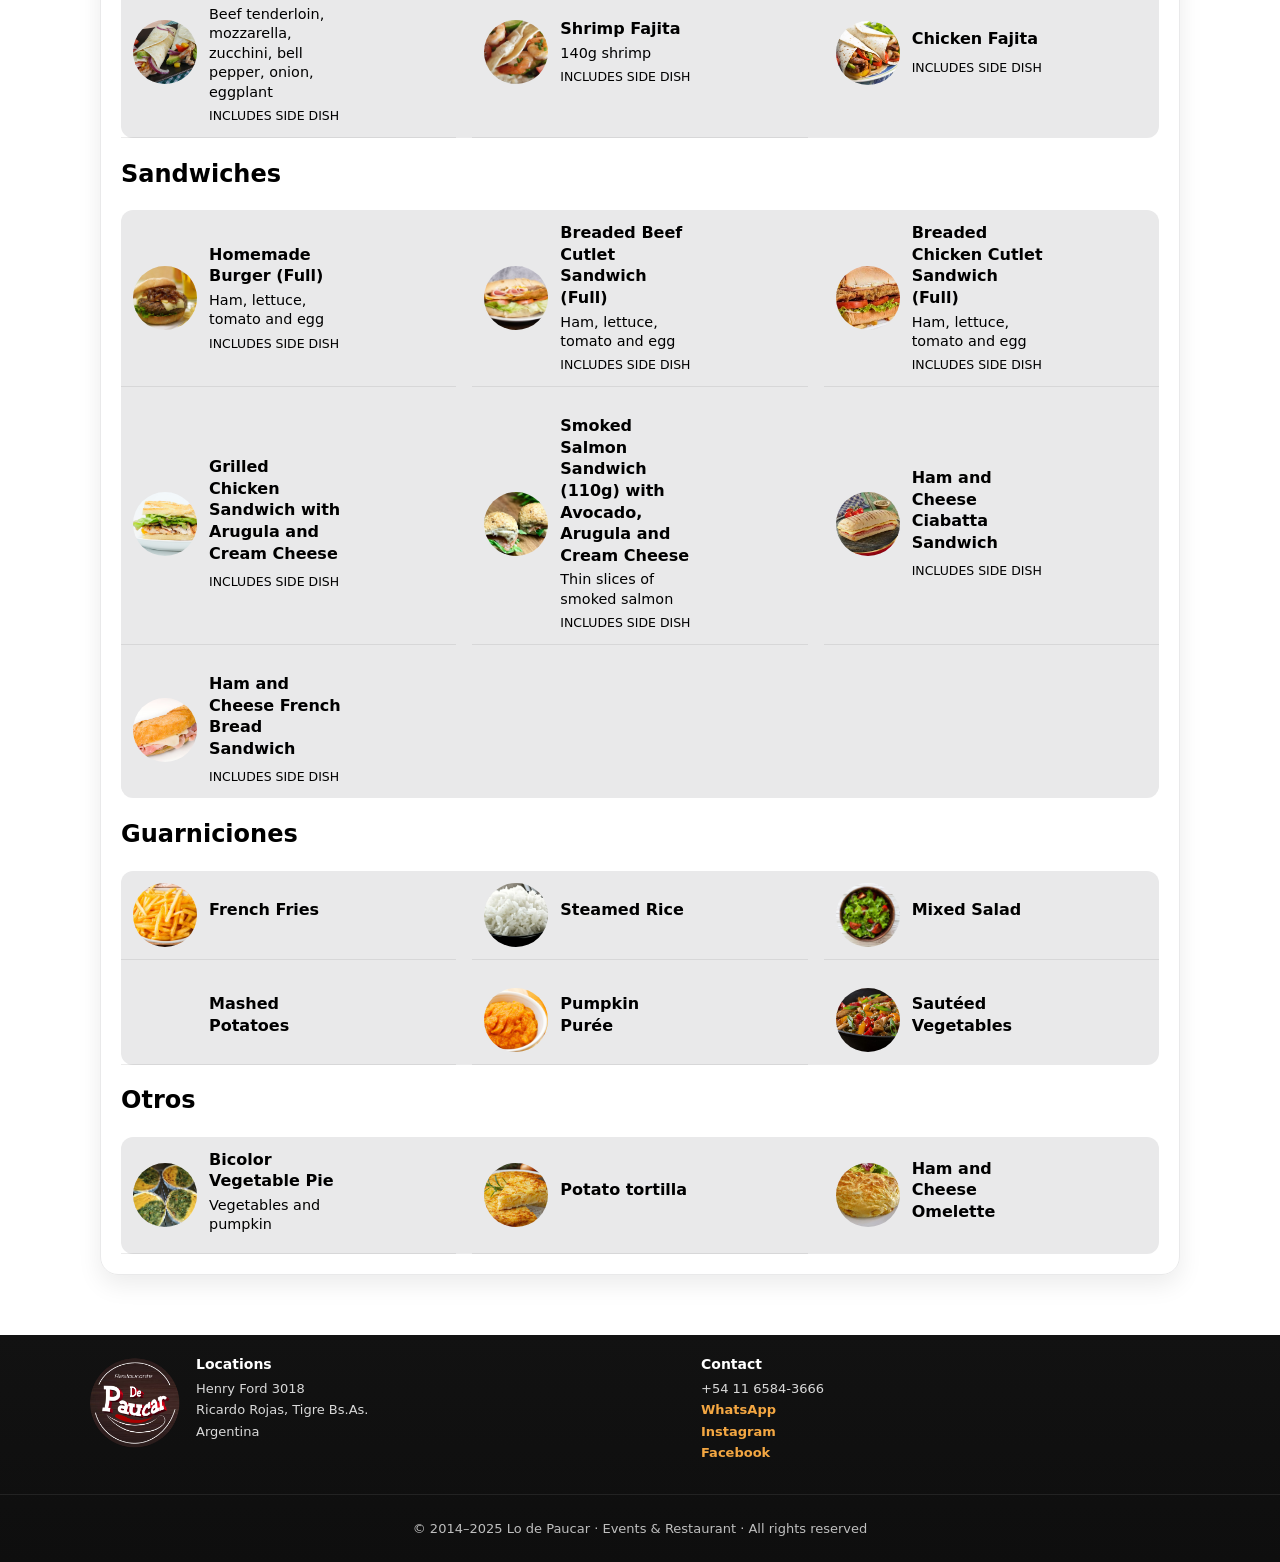
==== commit ee4830b3: "quitar div" ====
--- a/index.html
+++ b/index.html
@@ -59,7 +59,7 @@
           <div class="card-body">
             <!-- Separador con título y flourishes -->
             <div class="section-separator separator--flourish">
-              <h2 class="separator-title" data-i18n="sections.breakfast">Desayunos</h2>
+              <h2 class="titulo-de-tarjeta" data-i18n="sections.breakfast">Desayunos</h2>
             </div>
             <!-- Slot de productos debajo de la tarjeta -->
             <section id="desayunos-slot" data-products="data/desayunos.json"></section>
@@ -78,7 +78,7 @@
           <div class="card-body">
             <!-- Separador con título y flourishes -->
             <div class="section-separator separator--flourish">
-              <h2 class="separator-title" data-i18n="sections.entries">Entradas</h2>
+              <h2 class="titulo-de-tarjeta" data-i18n="sections.entries">Entradas</h2>
             </div>
             <!-- Slot de productos debajo de la tarjeta -->
             <section id="entradas-slot" data-products="data/entradas.json"></section>
@@ -97,7 +97,7 @@
           <div class="card-body">
             <!-- Separador con título y flourishes -->
             <div class="section-separator separator--flourish">
-              <h2 class="separator-title" data-i18n="sections.drinks">Bebidas</h2>
+              <h2 class="titulo-de-tarjeta" data-i18n="sections.drinks">Bebidas</h2>
             </div>
 
             <!-- Slot de productos debajo de la tarjeta -->
@@ -112,7 +112,7 @@
           </figure>
           <div class="card-body">
             <div class="section-separator separator--flourish">
-              <h2 class="separator-title" data-i18n="sections.desserts">Postres</h2>
+              <h2 class="titulo-de-tarjeta" data-i18n="sections.desserts">Postres</h2>
             </div>
             <section id="postres-slot" data-products="data/postres.json"></section>
       </section>
@@ -125,7 +125,7 @@
           </figure>
           <div class="card-body">
             <div class="section-separator separator--flourish">
-              <h2 class="separator-title" data-i18n="sections.wines">Vinos</h2>
+              <h2 class="titulo-de-tarjeta" data-i18n="sections.wines">Vinos</h2>
             </div>
             <section id="vinos-slot" data-products="data/vinos.json"></section>
       </section>
--- a/css/styles.css
+++ b/css/styles.css
@@ -16,7 +16,7 @@
 }
 
 /* Fondo gris: nav tabs; solo texto rojo al tocar (sin cambiar fondo) */
-.nav-tabs-container {
+nav{
     width: 100%;
     background: #e9e9ea;
     border-bottom: 1px solid #eee;
@@ -61,7 +61,7 @@
 
 /* Título con tipografía elegante y pill blanco*/
 
-.separator-title {
+.titulo-de-tarjeta {
   padding: 8px 16px;
   border-radius: 999px;
   font-weight: 600;
@@ -256,7 +256,7 @@
 }
 
 /* 1) Por defecto, los separadores de subcategoría se ven simples (sin pill) */
-.subcat > .section-separator .separator-title {
+.subcat > .section-separator .titulo-de-tarjeta {
   background: transparent;
   border: 0;
   box-shadow: none;
@@ -282,10 +282,6 @@
   position: relative;
 }
 
-.banner {
-  width: 100%;
-}
-
 /* Texto encima del banner */
 .banner-overlay {
   position: absolute;
@@ -317,7 +313,7 @@
 }
 
 .banner {
-  /*object-fit: cover;  */ /* CLAVE: recorte elegante */
+  object-fit: cover;
 }
 
 main {
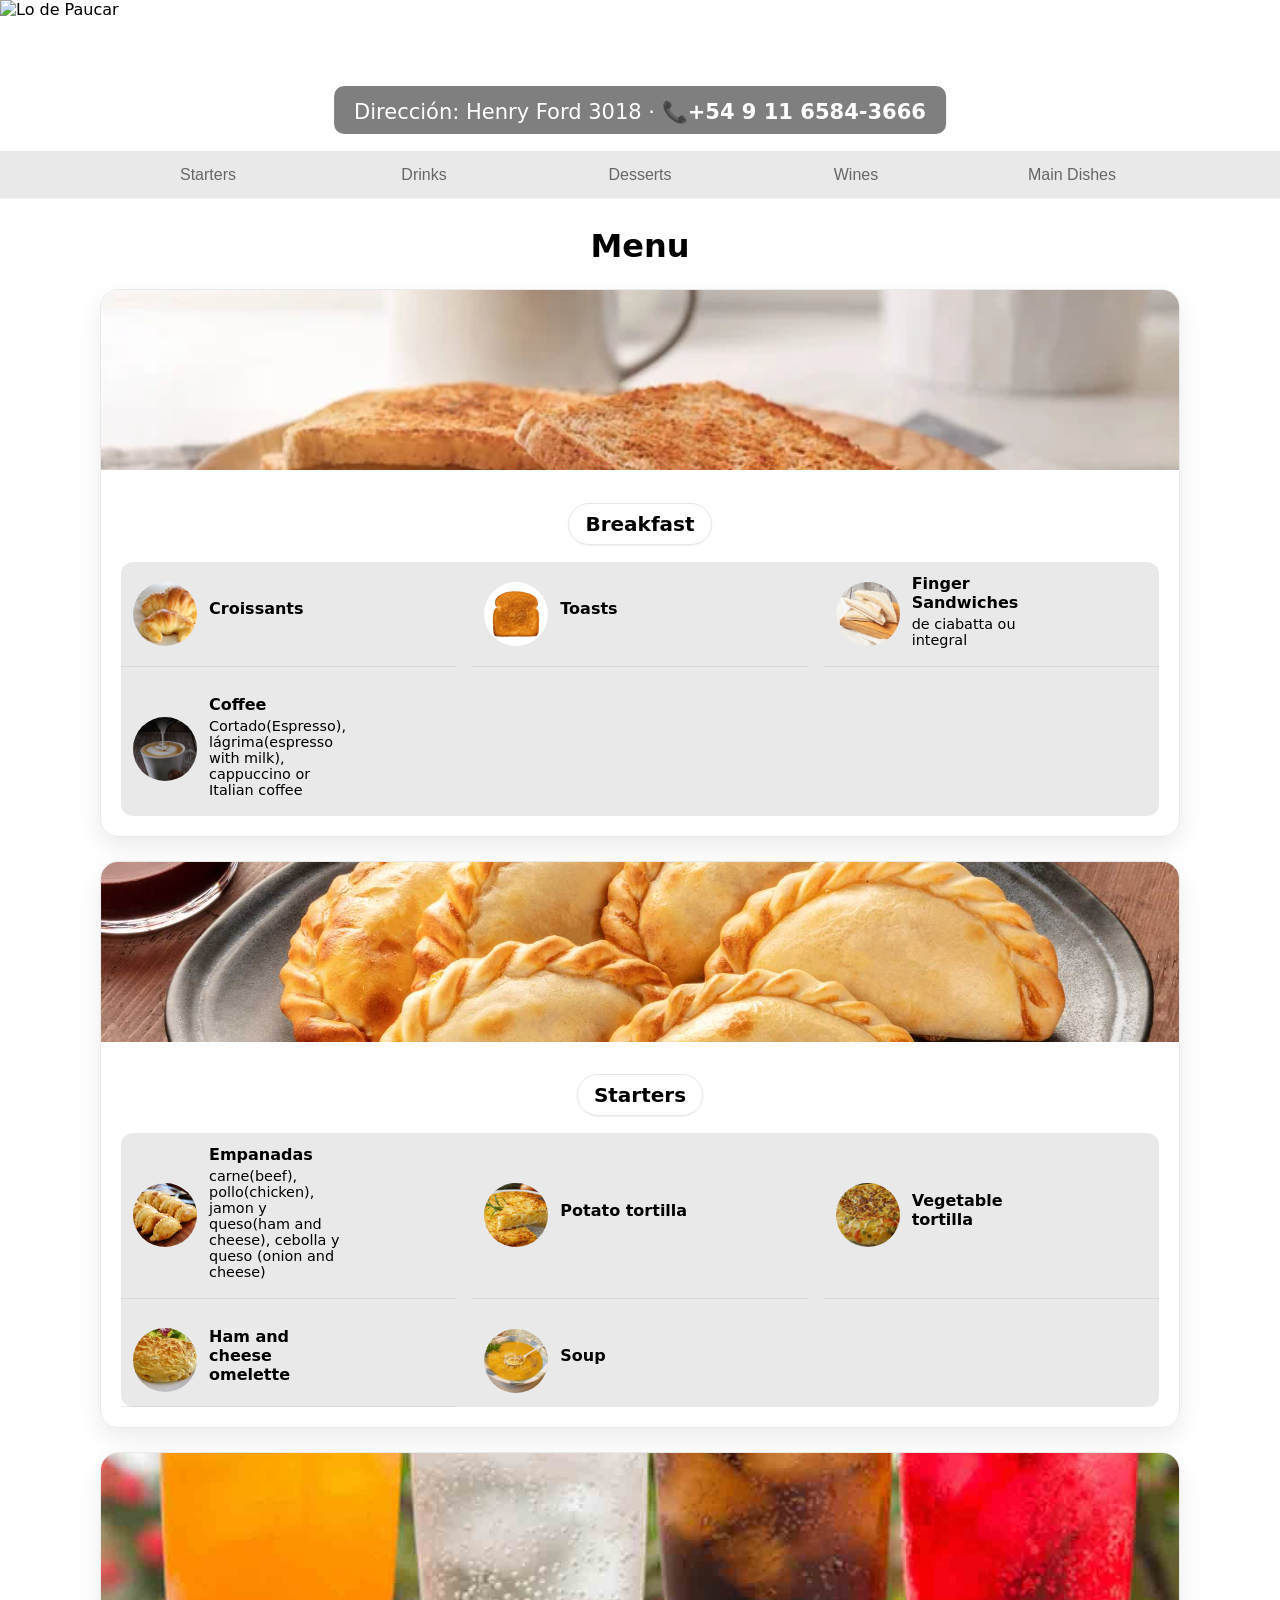
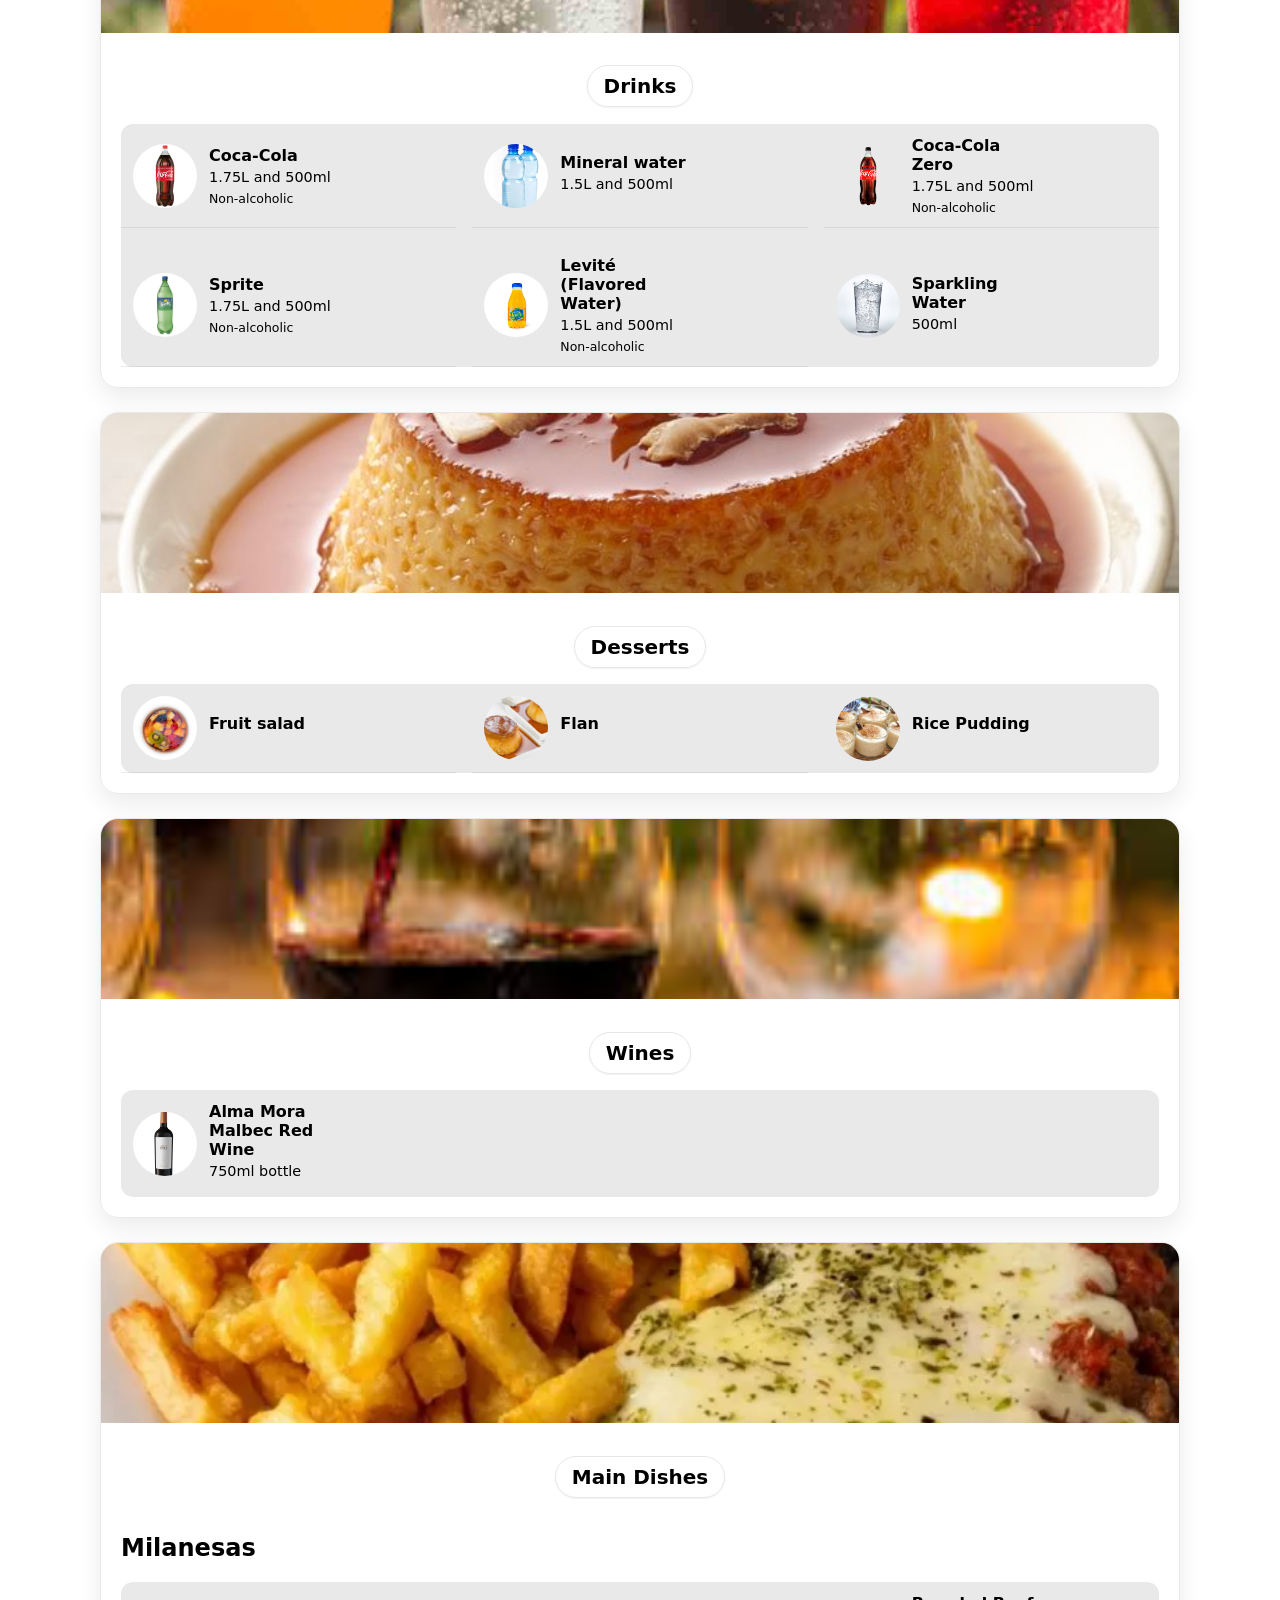
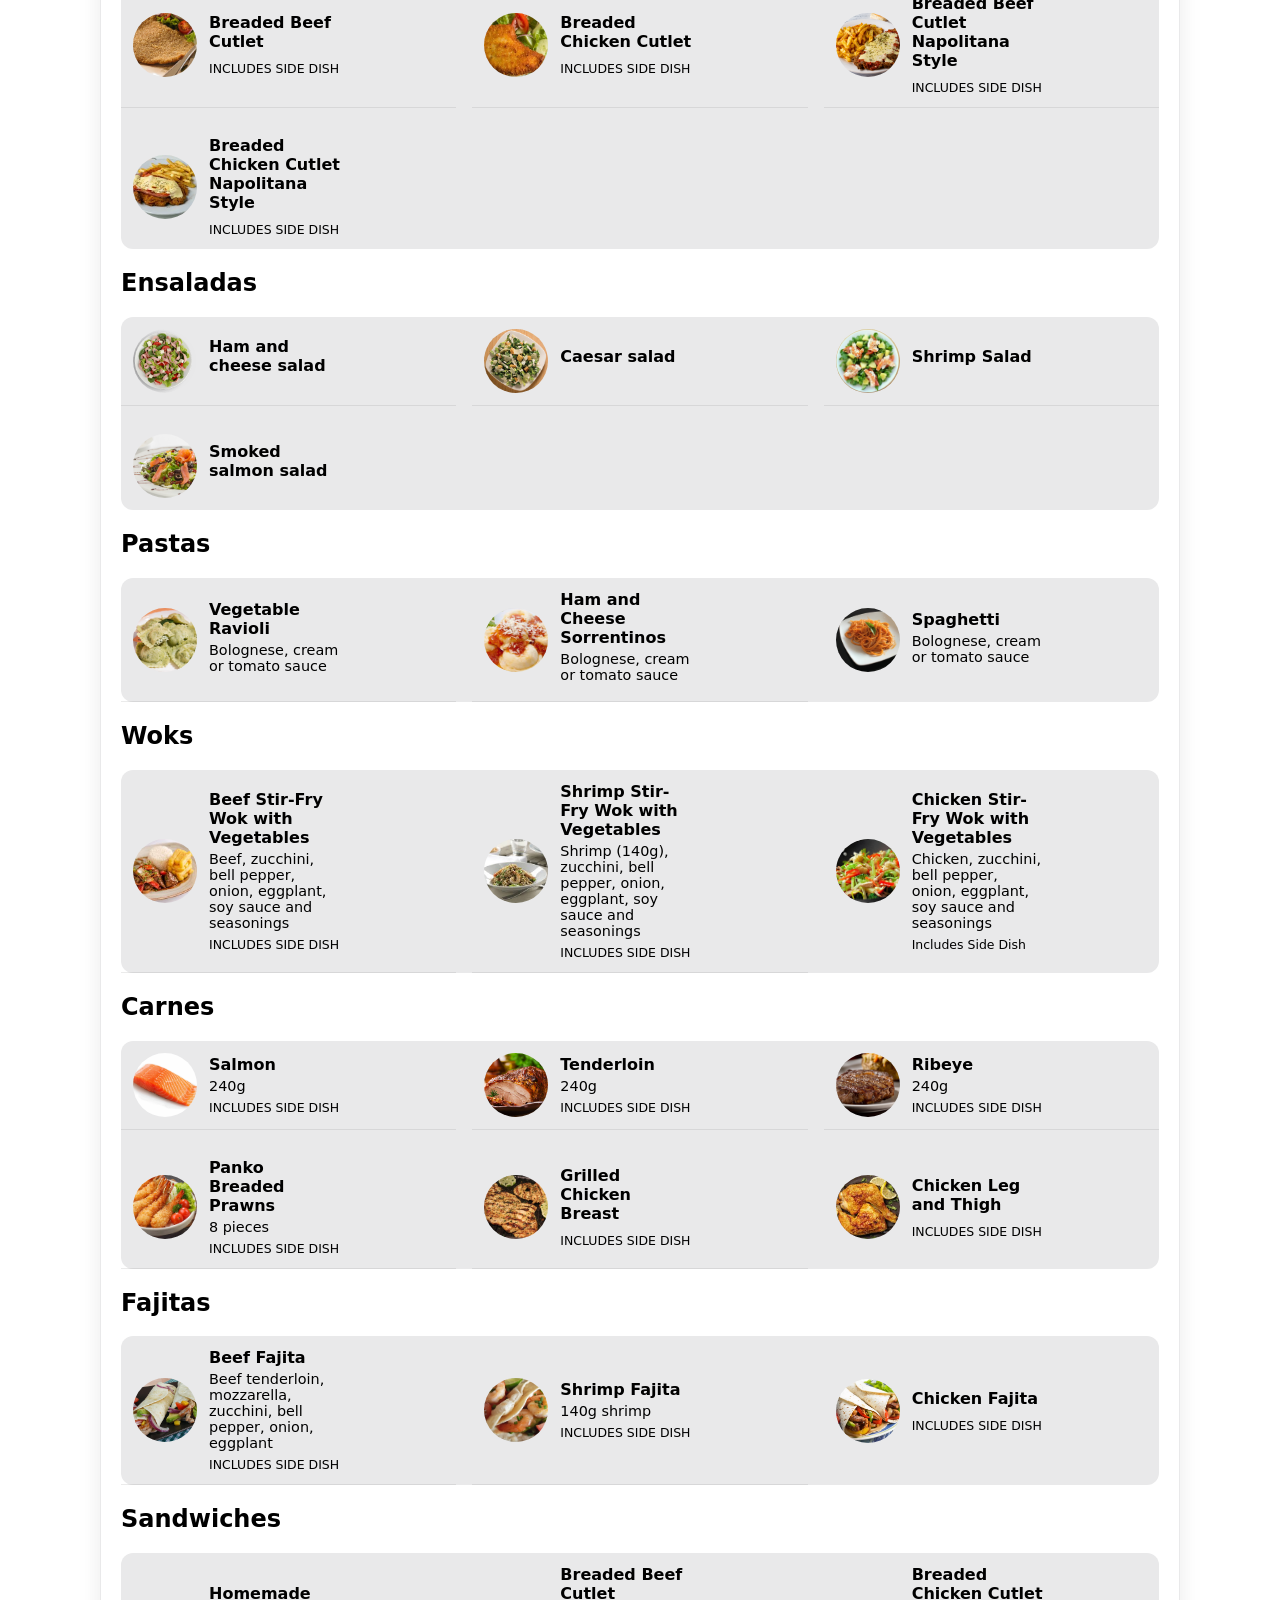
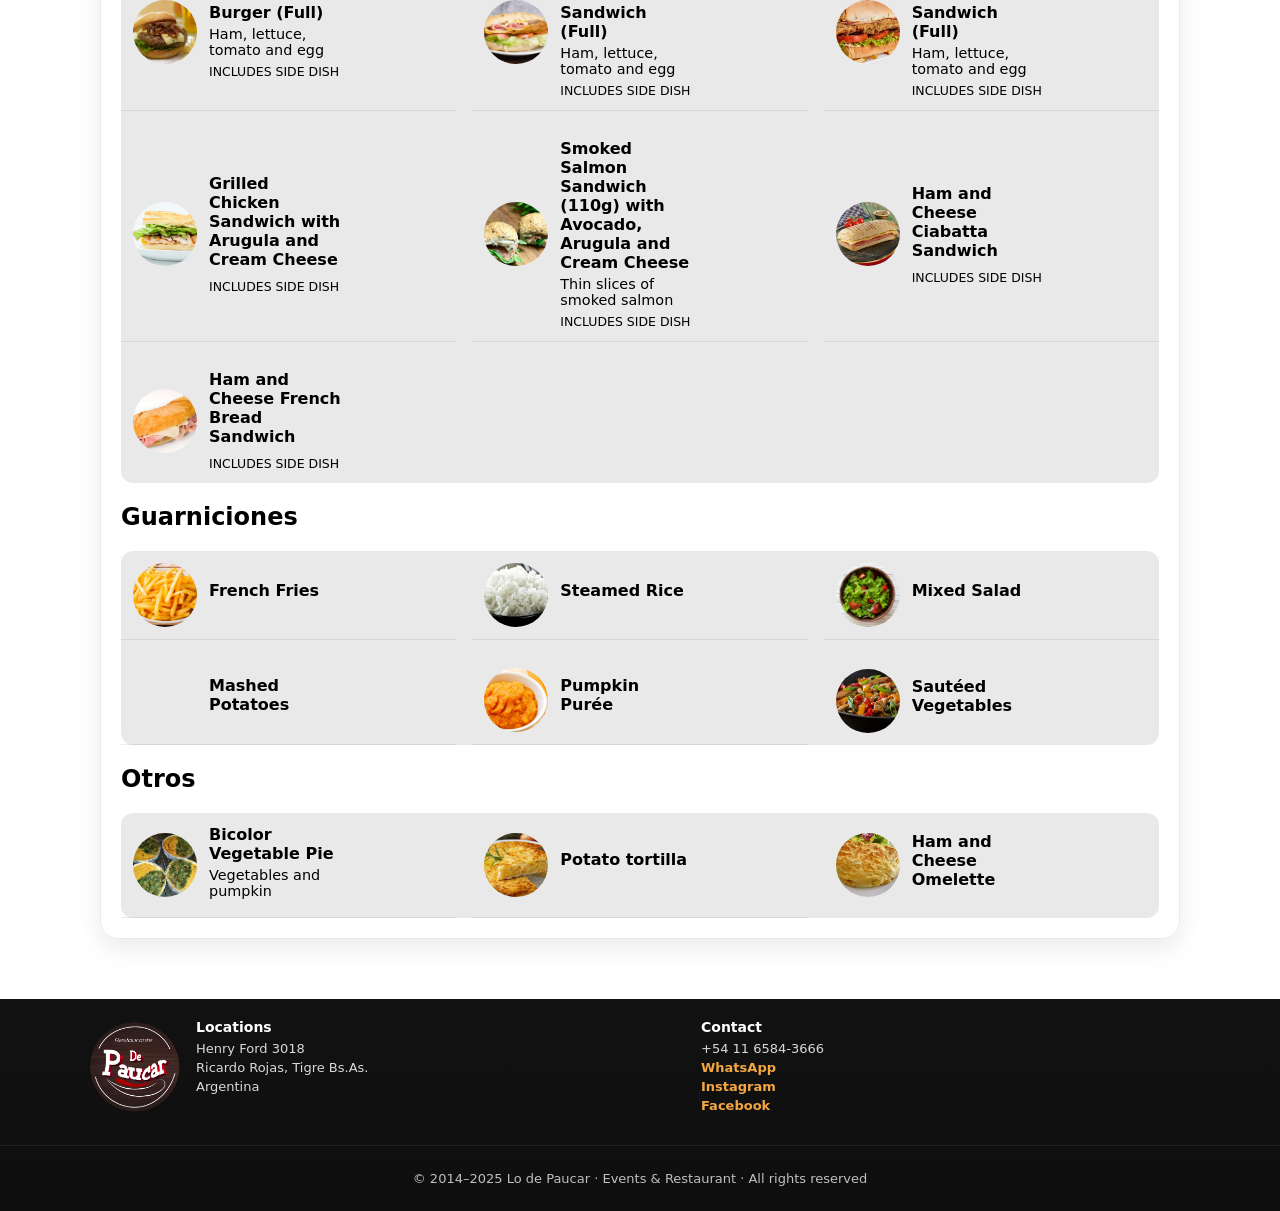
==== commit 285c7868: "mejora de semantica y css" ====
--- a/index.html
+++ b/index.html
@@ -25,20 +25,28 @@
 
       <!-- TEXTO SOBRE EL BANNER -->
       <div class="banner-overlay">
-        <p class="numero-Direccion">
-          Dirección: Henry Ford 3018 · 📞
-          <a href="tel:+5491165843666">+54 9 11 6584-3666</a>
+        <p class="numero-Direccion"> Dirección: Henry Ford 3018 · 📞<a href="tel:+5491165843666">+54 9 11 6584-3666</a>
         </p>
       </div>
     </div>
     <nav class="nav-tabs-container">
       <ul class="nav-tabs">
-        <button class="nav-tab" data-target="entradas-section"
-          data-i18n="tabs.entries">Entradas</button><!--Botón para la categoría "Entradas" activo-->
-        <button class="nav-tab" data-target="bebidas-section" data-i18n="tabs.drinks">Bebidas</button>
-        <button class="nav-tab" data-target="postres-section" data-i18n="tabs.desserts">Postres</button>
-        <button class="nav-tab" data-target="vinos-section" data-i18n="tabs.wines">Vinos</button>
-        <button class="nav-tab" data-target="platos-section" data-i18n="tabs.dishes">Platos</button>
+        <li>
+          <button type="button" class="nav-tab" data-target="entradas-section"
+            data-i18n="tabs.entries">Entradas</button><!--Botón para la categoría "Entradas" activo-->
+        </li>
+        <li>
+          <button type="button" class="nav-tab" data-target="bebidas-section" data-i18n="tabs.drinks">Bebidas</button>
+        </li>
+        <li>
+          <button type="button" class="nav-tab" data-target="postres-section" data-i18n="tabs.desserts">Postres</button>
+        </li>
+        <li>
+          <button type="button" class="nav-tab" data-target="vinos-section" data-i18n="tabs.wines">Vinos</button>
+        </li>
+        <li>
+          <button type="button" class="nav-tab" data-target="platos-section" data-i18n="tabs.dishes">Platos</button>
+        </li>
       </ul>
     </nav>
   </header><!--Cierra el encabezado-->
@@ -63,6 +71,8 @@
             </div>
             <!-- Slot de productos debajo de la tarjeta -->
             <section id="desayunos-slot" data-products="data/desayunos.json"></section>
+          </div>
+        </article>
       </section>
 
       <!-- ENTRADAS -->
@@ -82,6 +92,8 @@
             </div>
             <!-- Slot de productos debajo de la tarjeta -->
             <section id="entradas-slot" data-products="data/entradas.json"></section>
+          </div>
+        </article>
       </section>
 
       <!-- BEBIDAS -->
@@ -102,6 +114,8 @@
 
             <!-- Slot de productos debajo de la tarjeta -->
             <section id="bebidas-slot" data-products="data/bebidas.json"></section>
+          </div>
+        </article>
       </section>
 
       <!-- POSTRES -->
@@ -115,6 +129,8 @@
               <h2 class="titulo-de-tarjeta" data-i18n="sections.desserts">Postres</h2>
             </div>
             <section id="postres-slot" data-products="data/postres.json"></section>
+          </div>
+        </article>
       </section>
 
       <!-- VINOS -->
@@ -128,6 +144,8 @@
               <h2 class="titulo-de-tarjeta" data-i18n="sections.wines">Vinos</h2>
             </div>
             <section id="vinos-slot" data-products="data/vinos.json"></section>
+          </div>
+        </article>
       </section>
 
 
@@ -141,7 +159,7 @@
           <div class="card-body">
             <!-- Separador principal (solo este lleva pill + alas) -->
             <div class="section-separator separator--flourish">
-              <h2 class="separator-title" data-i18n="sections.dishes">Platos</h2>
+              <h2 class="titulo-de-tarjeta" data-i18n="sections.dishes">Platos</h2>
             </div>
 
             <!-- Placeholders: cada JSON con SU clase propia -->
@@ -175,7 +193,6 @@
     </div>
   </main><!---->
   <script type="module" src="js/main.js"></script><!---->
-  </div><!---->
   <footer class="site-footer">
     <div class="footer-inner">
       <!-- COLUMNA IZQUIERDA: LOGO (sin título) -->
@@ -206,8 +223,6 @@
         </ul>
       </div>
     </div>
-
-
     <div class="footer-bottom">
       <p data-i18n="footer.copy">© 2014–2025 Lo de Paucar · Eventos y restaurante · Todos los derechos reservados</p>
     </div>
--- a/css/styles.css
+++ b/css/styles.css
@@ -1,35 +1,89 @@
-
 /* styles.css: Estilos globales aclaro por si acaso */
-body{
-  font-family:system-ui,-apple-system,Segoe UI,Roboto,Helvetica,Arial;
-  line-height:1.35;
-  margin:0;
-  background:var(--bg);
+body {
+  font-family: system-ui, -apple-system, Segoe UI, Roboto, Helvetica, Arial;
+  margin: 0;
+}
+
+/* ===== Banner con texto ===== */
+
+/* Texto encima del banner */
+.banner-overlay {
+  position: absolute;
+  bottom: 16px;
+  left: 50%;
+  transform: translateX(-50%);
+
+  text-align: center;
+  color: white;
+
+  background-color: rgba(0, 0, 0, 0.5);
+  padding: 10px 20px;
+  border-radius: 10px;
+}
+
+.banner-overlay .numero-Direccion {
+  white-space: nowrap;
+  display: block;
+  font-size: 21px;
+}
+
+/* 📱 SOLO CELULARES */
+@media (max-width: 768px) {
+  .banner-overlay .numero-Direccion {
+    font-size: 14px;
+  }
+}
+
+.banner-overlay .numero-Direccion a {
+  color: #ffffff;
+  text-decoration: none;
+  font-weight: bold;
+}
+
+.banner-overlay .numero-Direccion a:hover {
+  text-decoration: underline;
+}
+
+.banner-overlay p {
+  margin: 4px 0 0;
+  font-size: 1rem;
+}
+
+/* ===== BANNER RECORTADO EN PC ===== */
+.banner-wrapper {
+  height: 150px;
+  /* AJUSTÁ este valor a gusto */
+  overflow: hidden;
+  /* RECORTA la imagen */
+  position: relative;
+}
+
+.banner {
+  object-fit: cover;
 }
 
 /* Small utility se queda */
-.container{
-  max-width:1080px;
-  margin:0 auto;
-  padding:0 16px
-  
+.container {
+  max-width: 1080px;
+  margin: 0 auto;
+  padding: 0 16px
 }
 
 /* Fondo gris: nav tabs; solo texto rojo al tocar (sin cambiar fondo) */
-nav{
-    width: 100%;
-    background: #e9e9ea;
-    border-bottom: 1px solid #eee;
-    position: sticky;
-    top: 0;          
-    z-index: 1000;  
+nav {
+  width: 100%;
+  background: #e9e9ea;
+  border-bottom: 1px solid #eee;
+  position: sticky;
+  top: 0;
+  z-index: 1000;
 }
 
 
 .nav-tab {
-    border: none;
-    background: transparent;
-    color: #666;
+  border: none;
+  background: transparent;
+  color: #666;
 }
 
 /* Solo texto rojo salmon al interactuar (hover, active, focus); el fondo permanece transparente */
@@ -38,18 +92,21 @@
 .nav-tab:focus,
 .nav-tab:focus-visible,
 .nav-tab.active {
-    color: var(--accent); /* Rojo */
-    font-weight: 600;/*este hace la letra mas gruesita cuando pones el cursor encima*/
+  color: var(--accent);
+  /* Rojo */
+  font-weight: 600;
+  /*este hace la letra mas gruesita cuando pones el cursor encima*/
 }
 
 /* --- Banner de pc responsive con recorte tipo “cover” --- */
 .site-header {
-  height: 150px;           
-}
+  height: 150px;
+}
+
 .site-header .banner {
   width: 100%;
   height: 100%;
-  object-fit:cover;        
+  object-fit: cover;
 }
 
 /* ======== Separador con flourishes ======== */
@@ -66,19 +123,25 @@
   border-radius: 999px;
   font-weight: 600;
   border: 1px solid #e7e7e7;
-  box-shadow: 0 1px 2px rgba(0,0,0,.06);
-  font-size: 1.25rem;               
+  box-shadow: 0 1px 2px rgba(0, 0, 0, .06);
+  font-size: 1.25rem;
 }
 
 /* ======== Tarjeta de categoría (layout y estética) ======== */
 .card-section {
   margin: 24px 0;
-}
+  /*espacio vacio entre categorias*/
+}
+
 .category-card {
   border-radius: 18px;
-  overflow: hidden;                    /* recorta esquinas redondeadas */
-  box-shadow: 0 10px 24px rgba(0,0,0,.08);
+  /*redondea bordes*/
+  overflow: hidden;
+  /* recorta esquinas redondeadas */
+  box-shadow: 0 10px 24px rgba(0, 0, 0, .08);
+  /*añade sombra*/
   border: 1px solid #e9e9ea;
+  /*añade un borde*/
 }
 
 /* Imagen superior con esquinas redondeadas */
@@ -88,8 +151,8 @@
 
 .card-img {
   width: 100%;
-  height: 180px;                       
-  object-fit: cover;               
+  height: 180px;
+  object-fit: cover;
 }
 
 /* Cuerpo (zona blanca) */
@@ -105,14 +168,16 @@
 }
 
 /* 1) Hacer TODAS las imágenes fluidas */
-img, video {
+img,
+video {
   max-width: 100%;
   height: auto;
   display: block;
 }
 
 /* 2) Evitar scroll horizontal accidental en todo el documento */
-html, body {
+html,
+body {
   width: 100%;
   overflow-x: hidden;
 }
@@ -120,40 +185,29 @@
 /* Nav en UNA sola fila, sin wrap */
 
 .nav-tabs {
-    
-display: flex;
+
+  display: flex;
   justify-content: space-between;
   align-items: center;
-
-  width: fit-content;     /* ✅ CLAVE */
   max-width: 1080px;
-  margin: 0 auto;         /* ✅ centra como el título “Menú” */
-
-  padding: 6px 8px;
+  margin: 0 auto;
+  /* ✅ centra como el título “Menú” */
+  width: 100%;
+  padding: 6px 16px;
   list-style: none;
   flex-wrap: nowrap;
-width: 100%;
-}
-@media (max-width: 768px) {
-  .nav-tabs {
-     /* arranca desde la izquierda */
-    white-space: nowrap;           /* ✅ no salta de línea */
-    width: 100%;
-
-  }
-
-  .nav-tabs::-webkit-scrollbar {
-    display: none;                 /* ✅ oculta scrollbar */
-  }
-  .numero-Direccion{
-   display: block;
-}
+}
+
+.nav-tabs > li {
+  flex: 1 1 0;         /* ✅ todos iguales */
+  display: flex;
 }
 
 .nav-tab {
-  flex: 1 1 0;                 /* se comprimen para entrar todos */
-  /*min-width: 0; */               /* permite la compresión real */
-  white-space: nowrap;       /* no se corta el texto */
+  flex: 1 1 0;/* se comprimen para entrar todos */
+  /*min-width: 0; */ /* permite la compresión real */
+  white-space: nowrap;
+  /* no se corta el texto */
   padding: 8px 4px;
   font-size: 1.0rem;
   line-height: 1.2;
@@ -167,9 +221,12 @@
   --text-dim: #bbb;
   --text-muted: #aaa;
   --border: #2a2a2a;
-  --accent: #ff7f32; /* naranja suave como el ejemplo */
-  --link: #ffd166;   /* dorado */
-  --logo-width: 120px; /* ajustá el tamaño del logo */
+  --accent: #ff7f32;
+  /* naranja suave como el ejemplo */
+  --link: #ffd166;
+  /* dorado */
+  --logo-width: 120px;
+  /* ajustá el tamaño del logo */
 }
 
 /* --- Footer base --- */
@@ -185,34 +242,42 @@
   max-width: 1100px;
   margin: 0 auto;
   padding: 20px 12px 28px;
-  display: flex;                /* fila horizontal */
+  display: flex;
+  /* fila horizontal */
   align-items: flex-start;
   justify-content: space-between;
-  gap: 16px;                    /* separaciones entre columnas */
-  flex-wrap: nowrap;            /* no permitir que bajen de línea en mobile */
+  gap: 16px;
+  /* separaciones entre columnas */
+  flex-wrap: nowrap;
+  /* no permitir que bajen de línea en mobile */
 }
 
 /* Columna del logo: fijamos un ancho pequeño en mobile para que entren las 3 */
 .footer-logo {
   flex: 0 0 auto;
 }
+
 .footer-logo img {
   display: block;
-  width: 90px;                  /* reducimos para celular */
+  width: 90px;
+  /* reducimos para celular */
   height: auto;
 }
 
 /* Columnas de texto (Ubicaciones y Contacto) */
 .site-footer .footer-col {
-  flex: 1 1 0;                  /* que usen el espacio disponible */
-  min-width: 0;                 /* permite que el contenido se comprima sin romper el layout */
+  flex: 1 1 0;
+  /* que usen el espacio disponible */
+  min-width: 0;
+  /* permite que el contenido se comprima sin romper el layout */
 }
 
 .site-footer .footer-col h4 {
   color: #ffffff;
   font-weight: 700;
   margin: 0 0 6px;
-  font-size: 14px;              /* más compacto en mobile */
+  font-size: 14px;
+  /* más compacto en mobile */
 }
 
 .site-footer .footer-col ul {
@@ -220,6 +285,7 @@
   padding: 0;
   margin: 0;
 }
+
 .site-footer .footer-col ul li {
   margin: 4px 0;
   font-size: 13px;
@@ -231,13 +297,14 @@
   text-decoration: none;
   font-weight: 600;
 }
+
 .site-footer .footer-col a:hover {
   color: #ffffff;
 }
 
 /* Franja inferior: derechos reservados (queda siempre abajo, full width) */
 .site-footer .footer-bottom {
-  border-top: 1px solid rgba(255,255,255,0.08);
+  border-top: 1px solid rgba(255, 255, 255, 0.08);
   text-align: center;
   color: #bfbfbf;
   font-size: 13px;
@@ -247,7 +314,9 @@
 /* Fallback: fixed cuando pasás el umbral (detectado por sentinel + IO) */
 .nav-tabs-container.fixed {
   position: fixed;
-  top: 0; left: 0; right: 0;
+  top: 0;
+  left: 0;
+  right: 0;
   width: 100%;
 }
 
@@ -256,7 +325,7 @@
 }
 
 /* 1) Por defecto, los separadores de subcategoría se ven simples (sin pill) */
-.subcat > .section-separator .titulo-de-tarjeta {
+.subcat>.section-separator .titulo-de-tarjeta {
   background: transparent;
   border: 0;
   box-shadow: none;
@@ -272,74 +341,12 @@
 }
 
 /* Quitar “alas” en los separadores de subcategorías */
-.subcat > .section-separator::before,
-.subcat > .section-separator::after {
+.subcat>.section-separator::before,
+.subcat>.section-separator::after {
   content: none;
 }
-/* ===== Banner con texto ===== */
-
-.banner-wrapper {
-  position: relative;
-}
-
-/* Texto encima del banner */
-.banner-overlay {
-  position: absolute;
-  bottom: 16px;
-  left: 50%;
-  transform: translateX(-50%);
-
-  text-align: center;
-  color: white;
-
-  background-color: rgba(0, 0, 0, 0.5);
-  padding: 10px 20px;
-  border-radius: 10px;
-}
-
-.banner-overlay h1 {
-  margin: 0;
-  font-size: 2rem;
-}
-
-.banner-overlay p {
-  margin: 4px 0 0;
-  font-size: 1rem;
-}
-/* ===== BANNER RECORTADO EN PC ===== */
-.banner-wrapper {
-  height: 150px;        /* AJUSTÁ este valor a gusto */
-  overflow: hidden;    /* RECORTA la imagen */
-}
-
-.banner {
-  object-fit: cover;
-}
 
 main {
-  padding-top: 56px; /*altura del nav */
-}
-
-
-.numero-Direccion {
-  white-space: nowrap;
-  font-size: 21px !important;
-}
-
-/* 📱 SOLO CELULARES */
-@media (max-width: 768px) {
-  .numero-Direccion {
- font-size: 14px !important;
-  }
-}
-
-
-.numero-Direccion a {
-  color: #ffffff;
-  text-decoration: none;
-  font-weight: bold;
-}
-
-.numero-Direccion a:hover {
-  text-decoration: underline;
+  padding-top: 56px;
+  /*altura del nav */
 }
